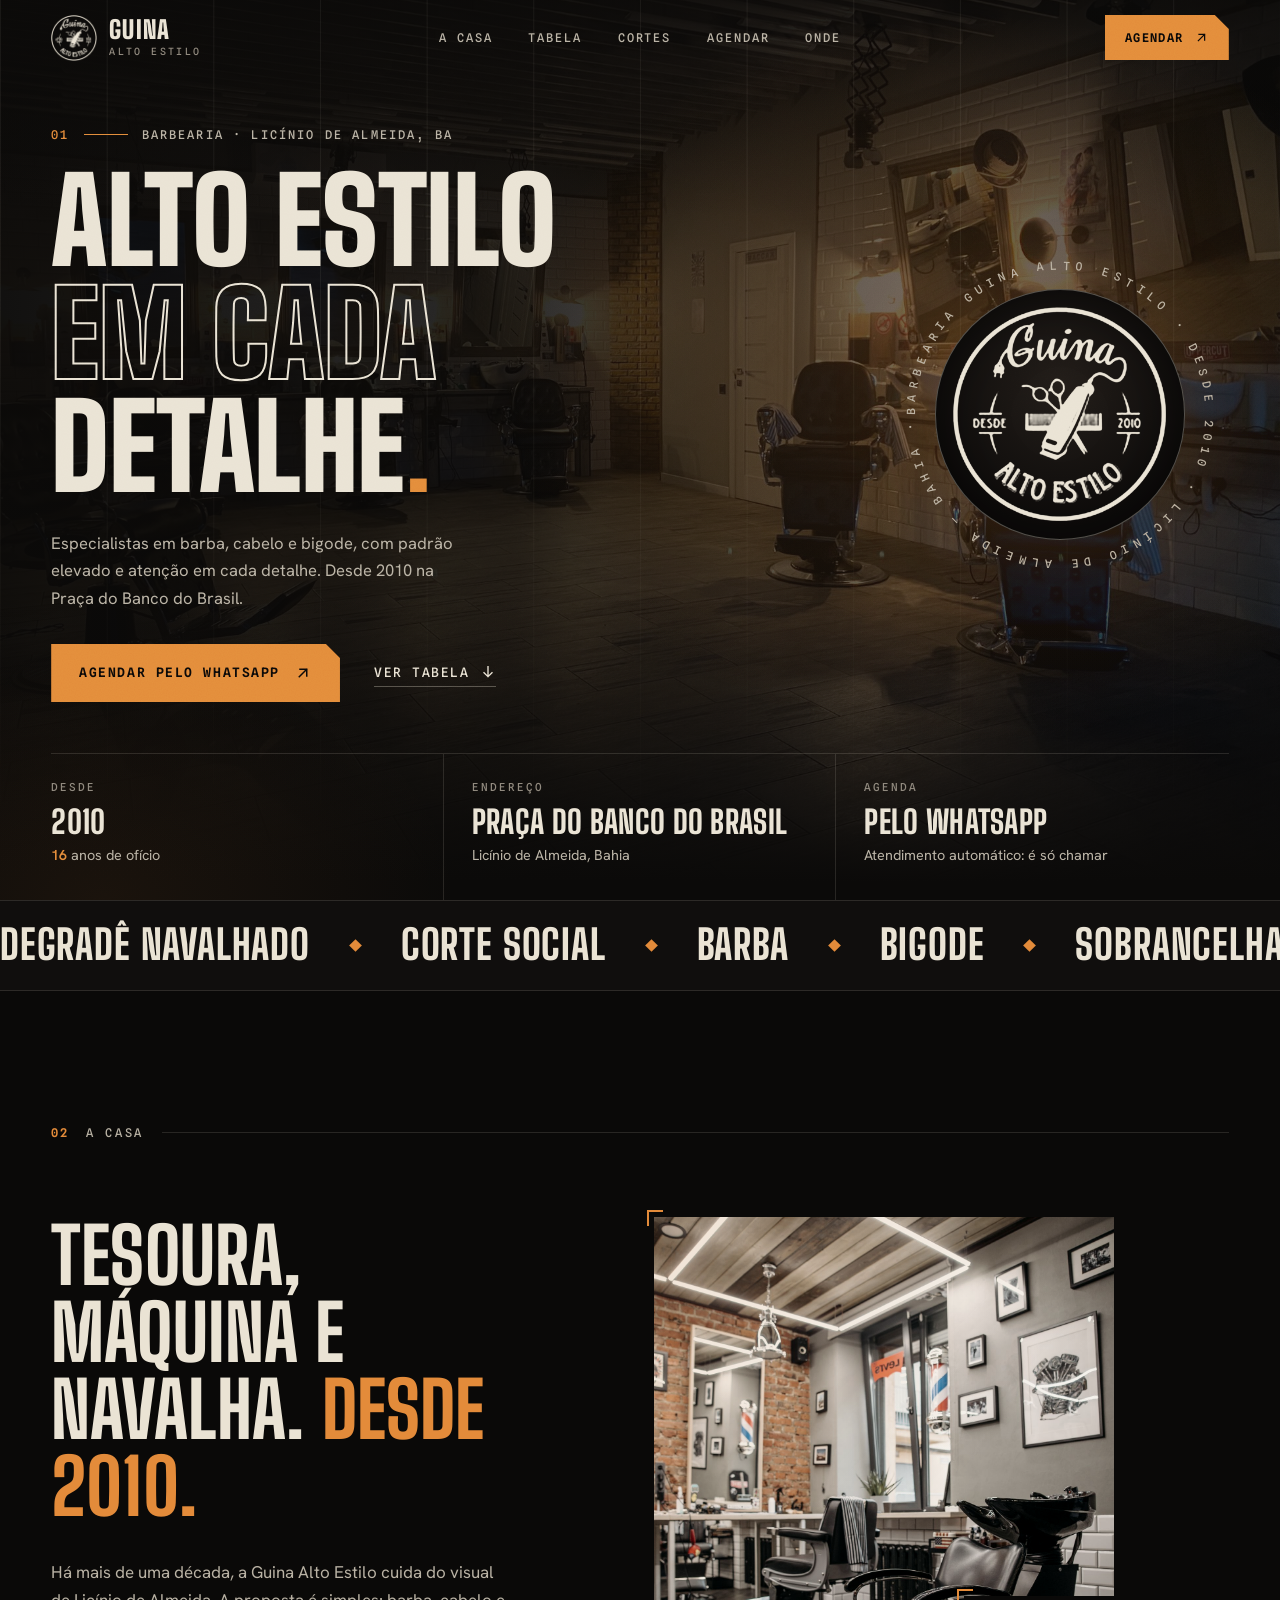
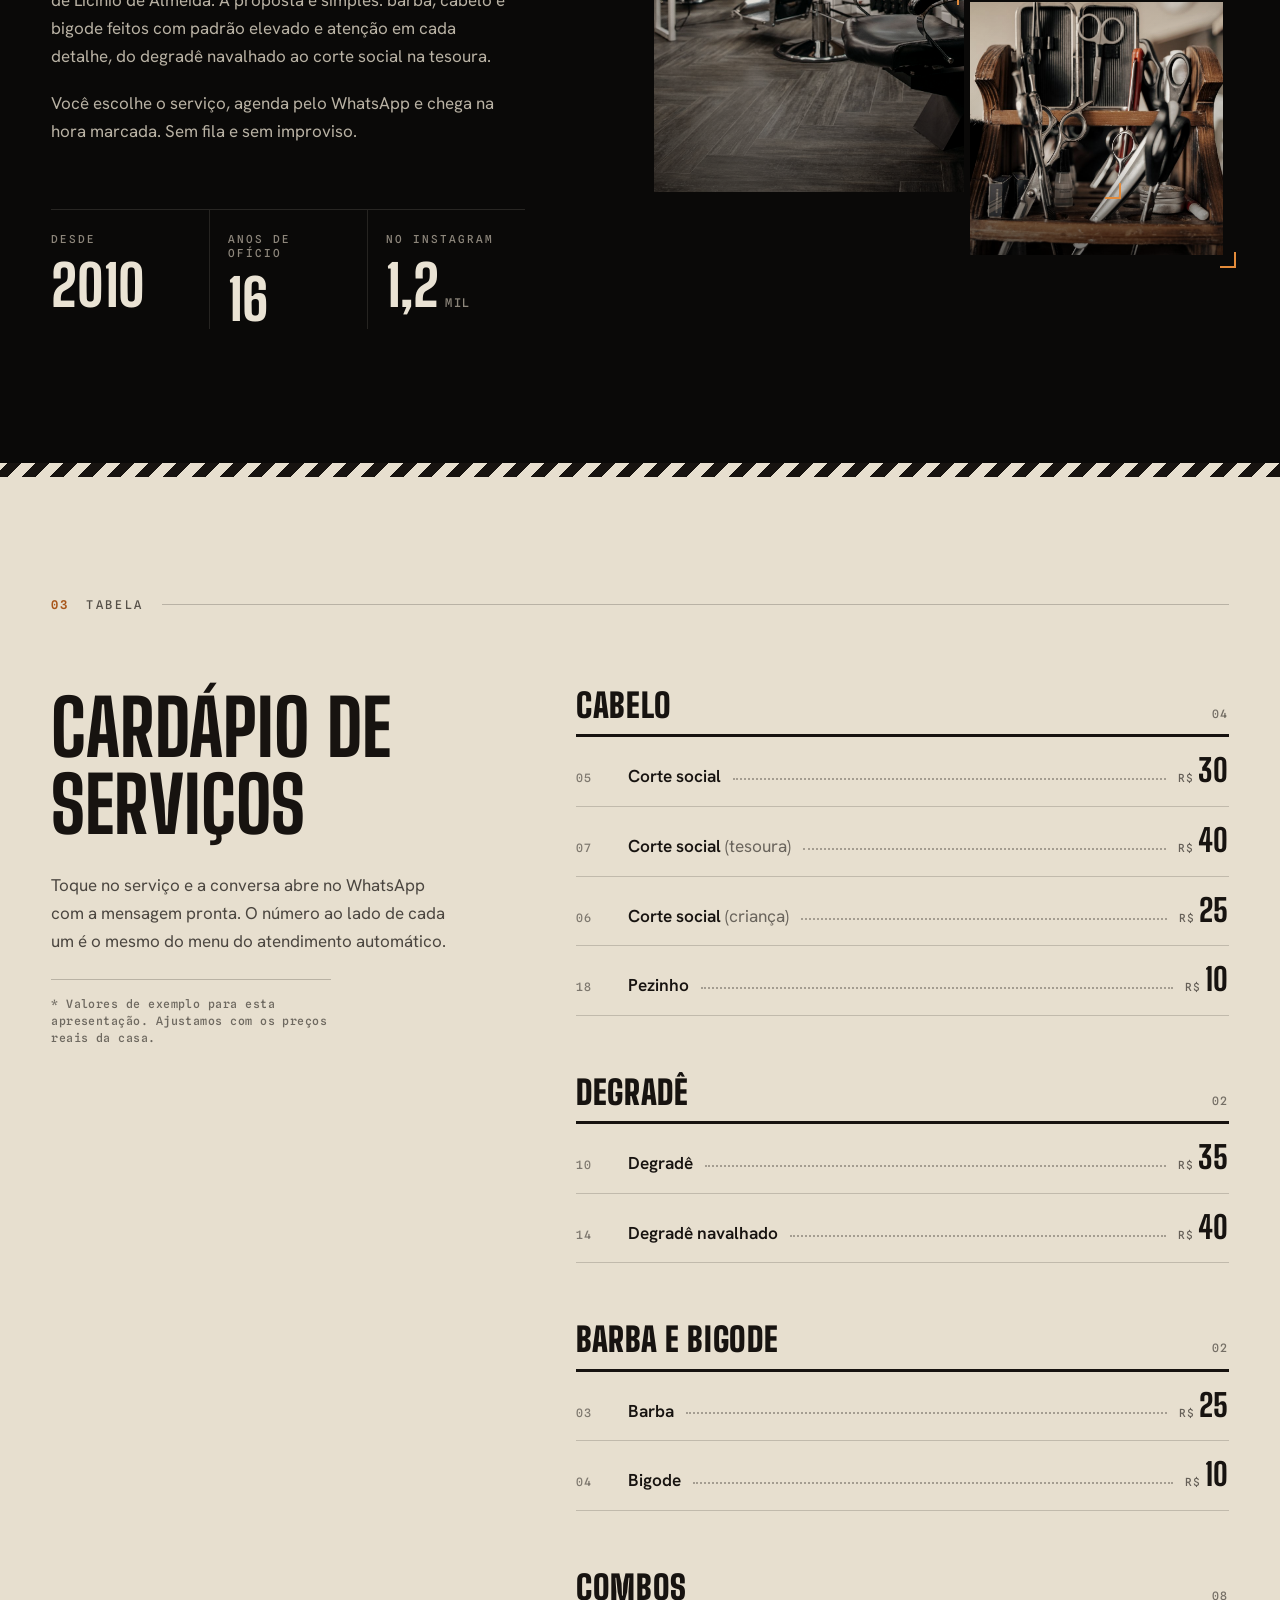
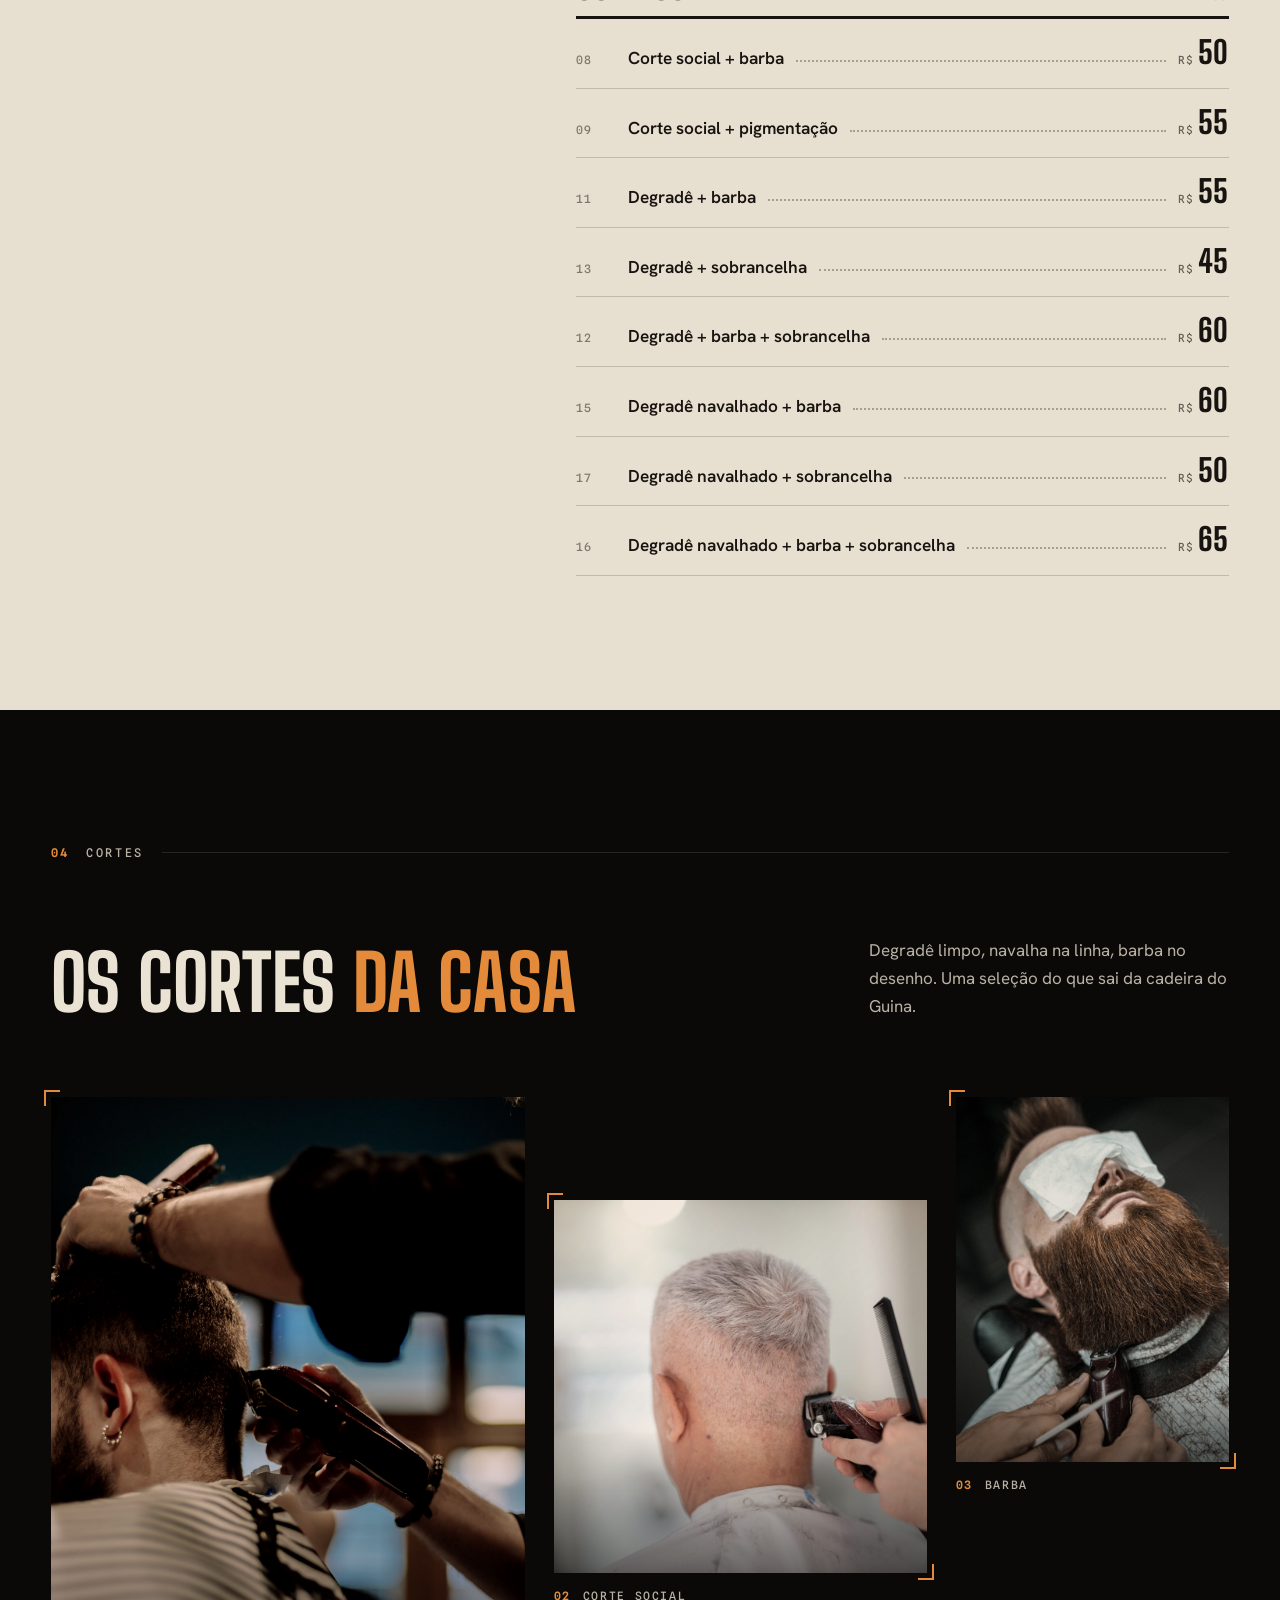
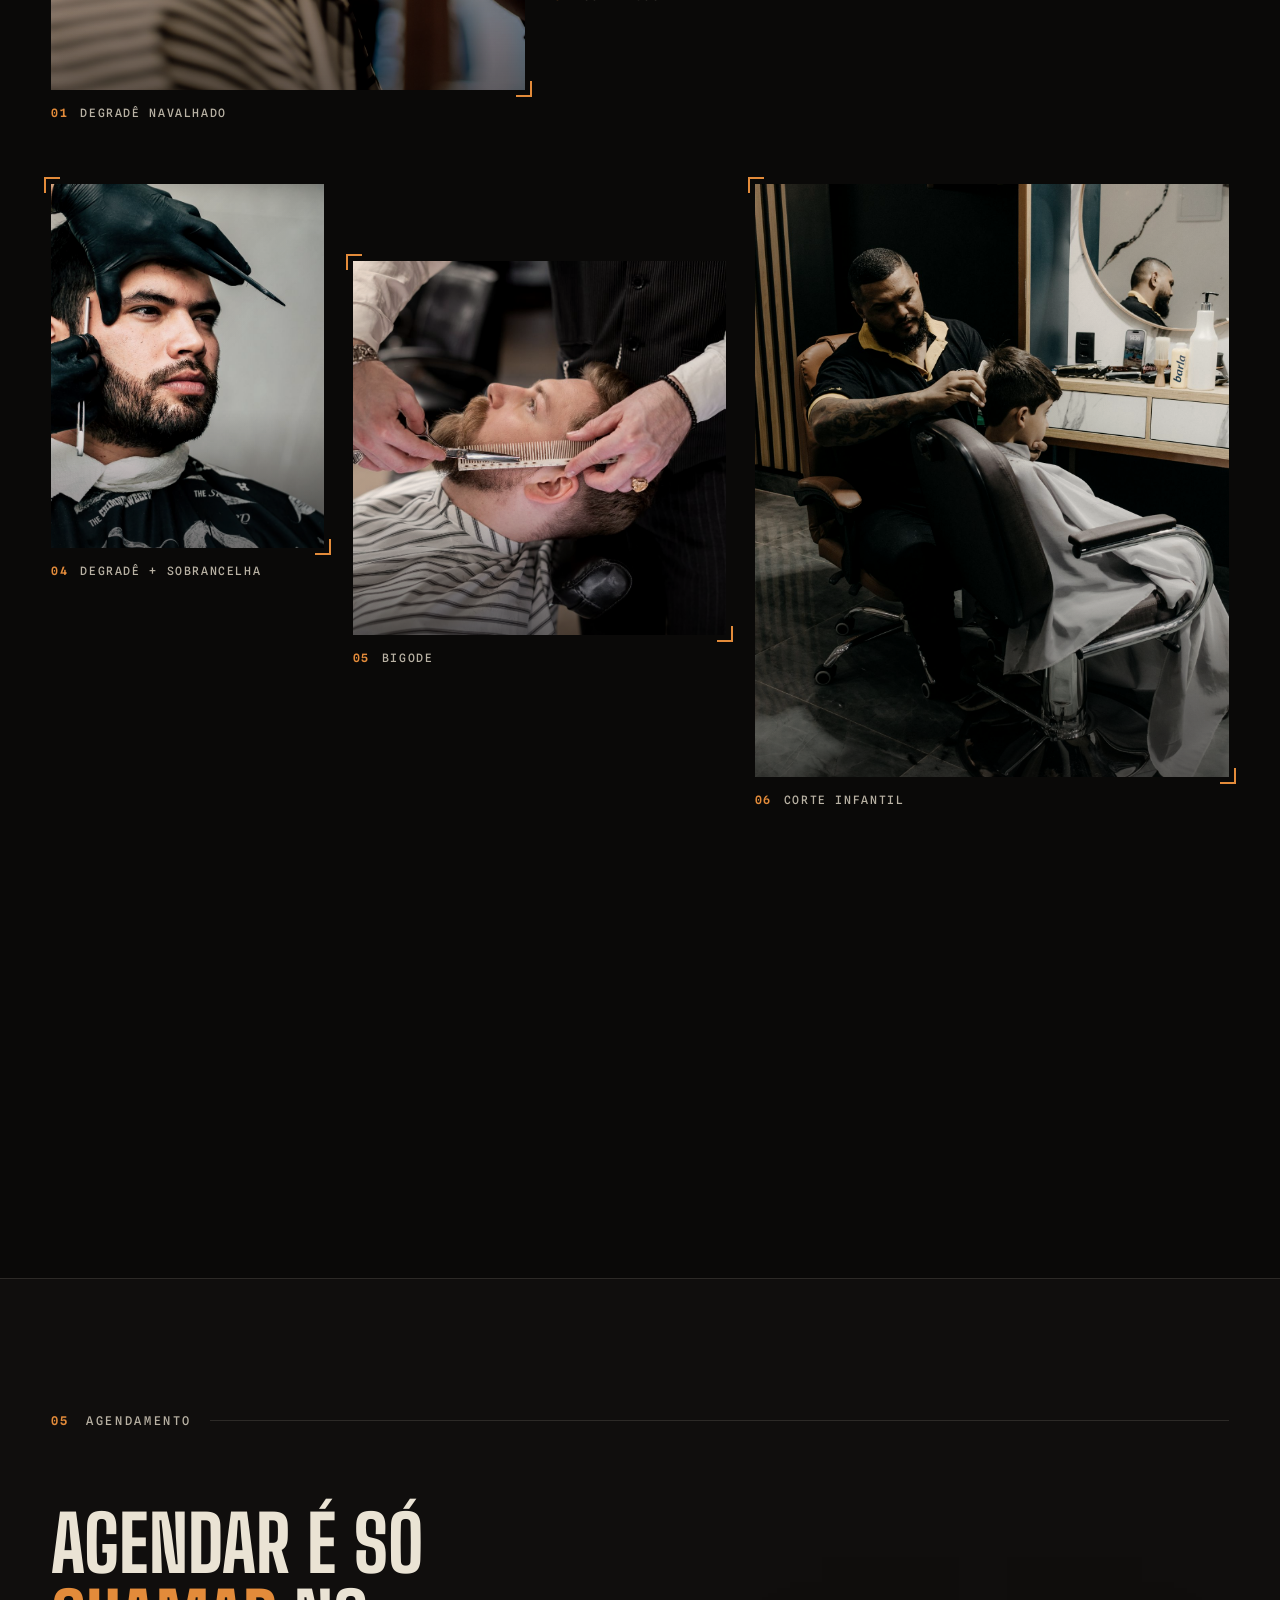
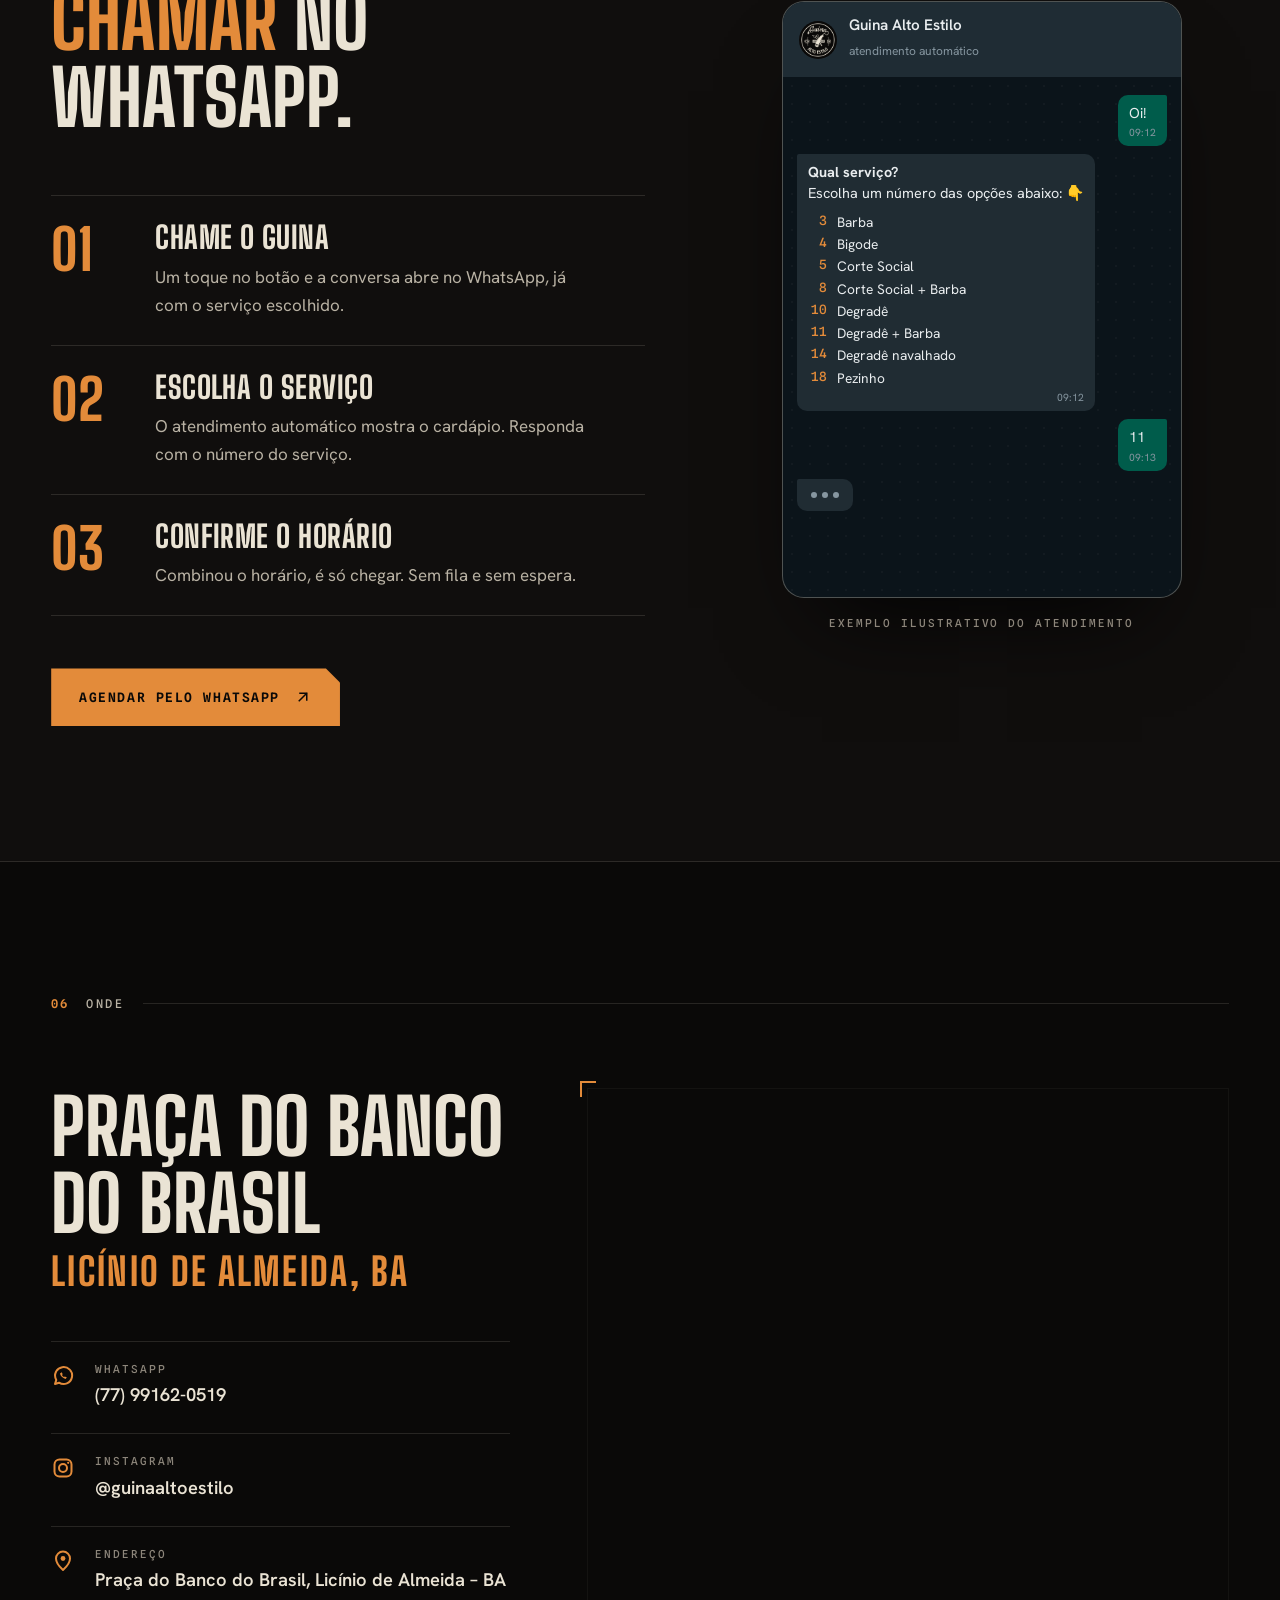
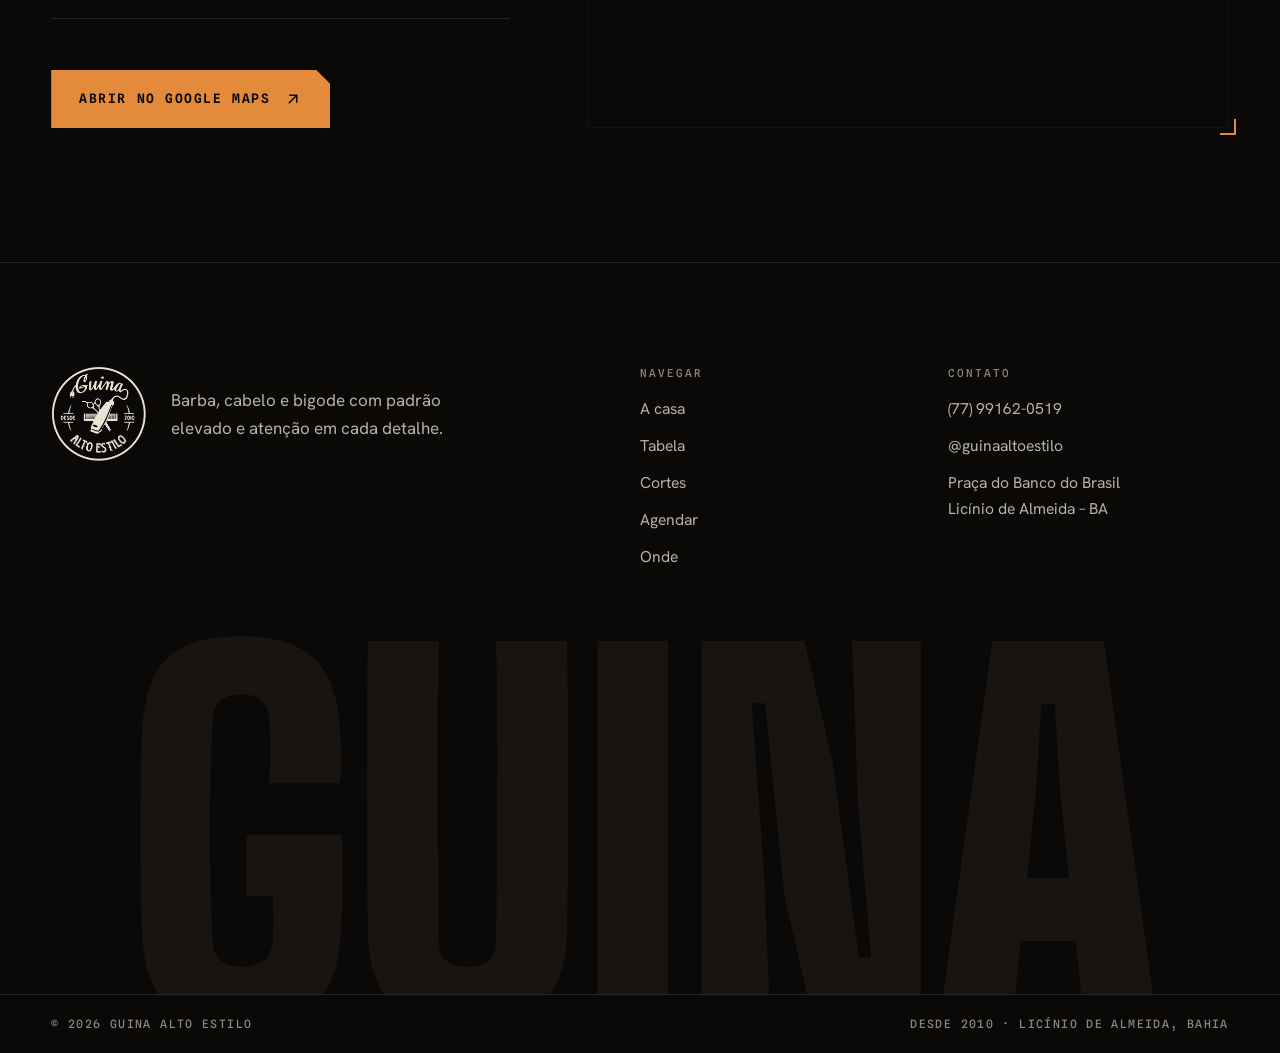
==== index.html @ 164d8163 "Primeira versão do site da Guina Alto Estilo Landing page única em HTML, CSS e JS puros: hero com fu" ====
<!doctype html>
<html lang="pt-BR">
<head>
  <meta charset="utf-8">
  <meta name="viewport" content="width=device-width, initial-scale=1">
  <title>Guina Alto Estilo | Barbearia em Licínio de Almeida – BA</title>
  <meta name="description" content="Guina Alto Estilo, desde 2010 em Licínio de Almeida (BA). Barba, cabelo e bigode com padrão elevado e atenção em cada detalhe. Agende pelo WhatsApp.">
  <meta name="theme-color" content="#0a0908">
  <meta property="og:type" content="website">
  <meta property="og:title" content="Guina Alto Estilo — Barbearia em Licínio de Almeida (BA)">
  <meta property="og:description" content="Barba, cabelo e bigode com padrão elevado. Desde 2010. Agende pelo WhatsApp.">
  <meta property="og:locale" content="pt_BR">
  <link rel="icon" type="image/png" href="assets/favicon.png">

  <link rel="preconnect" href="https://fonts.googleapis.com">
  <link rel="preconnect" href="https://fonts.gstatic.com" crossorigin>
  <link href="https://fonts.googleapis.com/css2?family=Big+Shoulders+Display:wght@200;300;800;900&family=Hanken+Grotesk:wght@400;500;600&family=Spline+Sans+Mono:wght@400;500;600&display=swap" rel="stylesheet">
  <link rel="stylesheet" href="css/style.css">

  <script>document.documentElement.classList.add("js")</script>

  <script type="application/ld+json">
  {
    "@context": "https://schema.org",
    "@type": "BarberShop",
    "name": "Guina Alto Estilo",
    "description": "Barbearia em Licínio de Almeida (BA): corte social, degradê, degradê navalhado, barba, bigode e sobrancelha.",
    "foundingDate": "2010",
    "telephone": "+5577991620519",
    "address": {
      "@type": "PostalAddress",
      "streetAddress": "Praça do Banco do Brasil",
      "addressLocality": "Licínio de Almeida",
      "addressRegion": "BA",
      "addressCountry": "BR"
    },
    "sameAs": ["https://www.instagram.com/guinaaltoestilo/"]
  }
  </script>
</head>
<body>

<!-- Ícones reutilizáveis -->
<svg width="0" height="0" style="position:absolute" aria-hidden="true">
  <symbol id="i-arrow" viewBox="0 0 24 24"><path d="M7 17 17 7M8 7h9v9" fill="none" stroke="currentColor" stroke-width="2" stroke-linecap="square"/></symbol>
  <symbol id="i-down" viewBox="0 0 24 24"><path d="M12 4v15M6 13l6 6 6-6" fill="none" stroke="currentColor" stroke-width="2" stroke-linecap="square"/></symbol>
  <symbol id="i-chat" viewBox="0 0 24 24"><path d="M4 20l1.3-4.1A8.5 8.5 0 1 1 8 18.7L4 20z" fill="none" stroke="currentColor" stroke-width="2" stroke-linejoin="round"/><path d="M9 9.5c.3 2.4 2.6 4.6 5.5 5.5l1.4-1.6-2-1-.9.7c-.9-.4-1.6-1.1-2-2l.7-.9-1-2L9 9.5z" fill="currentColor"/></symbol>
  <symbol id="i-insta" viewBox="0 0 24 24"><rect x="3.5" y="3.5" width="17" height="17" rx="5" fill="none" stroke="currentColor" stroke-width="2"/><circle cx="12" cy="12" r="4" fill="none" stroke="currentColor" stroke-width="2"/><circle cx="17.2" cy="6.8" r="1.1" fill="currentColor"/></symbol>
  <symbol id="i-pin" viewBox="0 0 24 24"><path d="M12 21s7-6.1 7-11.4a7 7 0 0 0-14 0C5 14.9 12 21 12 21z" fill="none" stroke="currentColor" stroke-width="2" stroke-linejoin="round"/><circle cx="12" cy="9.5" r="2.4" fill="currentColor"/></symbol>
</svg>

<a class="skip" href="#conteudo">Pular para o conteúdo</a>

<!-- ============ Cabeçalho ============ -->
<header class="hdr" id="topo">
  <div class="wrap hdr__in">
    <a class="brand" href="#topo" aria-label="Guina Alto Estilo — início">
      <img src="assets/logo-claro.png" width="46" height="46" alt="">
      <span class="brand__txt"><b>Guina</b><i>Alto Estilo</i></span>
    </a>

    <nav class="nav" aria-label="Principal">
      <a href="#casa">A casa</a>
      <a href="#tabela">Tabela</a>
      <a href="#cortes">Cortes</a>
      <a href="#agendar">Agendar</a>
      <a href="#onde">Onde</a>
    </nav>

    <a class="btn btn--amber btn--sm hdr__cta" href="https://wa.me/5577991620519" data-wa>
      Agendar <svg aria-hidden="true"><use href="#i-arrow"/></svg>
    </a>

    <button class="nav-toggle" type="button" aria-expanded="false" aria-controls="menu-mobile">
      <span class="sr-only">Abrir menu</span><i></i><i></i>
    </button>
  </div>
</header>

<div class="mmenu" id="menu-mobile">
  <nav aria-label="Menu móvel">
    <a href="#casa">A casa</a>
    <a href="#tabela">Tabela</a>
    <a href="#cortes">Cortes</a>
    <a href="#agendar">Agendar</a>
    <a href="#onde">Onde</a>
  </nav>
  <p class="mono-label">Praça do Banco do Brasil · Licínio de Almeida – BA</p>
</div>

<main id="conteudo">

<!-- ============ Hero ============ -->
<section class="hero">
  <div class="hero__bg" aria-hidden="true">
    <img src="assets/fotos/hero.jpg" alt="" fetchpriority="high" decoding="async" onerror="this.remove()">
  </div>
  <div class="hero__lines" aria-hidden="true"></div>
  <div class="wrap hero__grid">
    <div class="hero__copy">
      <p class="kicker"><span>01</span> Barbearia · Licínio de Almeida, BA</p>
      <h1 class="hero__title">
        <span class="ln"><span style="--i:0">Alto estilo</span></span>
        <span class="ln out"><span style="--i:1">em cada</span></span>
        <span class="ln"><span style="--i:2">detalhe<b class="dot">.</b></span></span>
      </h1>
      <p class="hero__lead">Especialistas em barba, cabelo e bigode, com padrão elevado e atenção em cada detalhe. Desde 2010 na Praça do Banco do Brasil.</p>
      <div class="hero__cta">
        <a class="btn btn--amber" href="https://wa.me/5577991620519" data-wa>
          Agendar pelo WhatsApp <svg aria-hidden="true"><use href="#i-arrow"/></svg>
        </a>
        <a class="link-u" href="#tabela">Ver tabela <svg aria-hidden="true"><use href="#i-down"/></svg></a>
      </div>
    </div>

    <div class="seal" aria-hidden="true">
      <svg class="seal__ring" viewBox="0 0 400 400">
        <defs><path id="ring" d="M200,200 m-172,0 a172,172 0 1,1 344,0 a172,172 0 1,1 -344,0"/></defs>
        <text><textPath href="#ring" textLength="1072" lengthAdjust="spacing">BARBEARIA GUINA ALTO ESTILO · DESDE 2010 · LICÍNIO DE ALMEIDA — BAHIA · </textPath></text>
      </svg>
      <div class="seal__disc"><img src="assets/logo-claro.png" alt=""></div>
    </div>
  </div>

  <div class="wrap">
    <dl class="rail">
      <div><dt class="mono-label">Desde</dt><dd><strong>2010</strong><span><em data-years>16</em> anos de ofício</span></dd></div>
      <div><dt class="mono-label">Endereço</dt><dd><strong>Praça do Banco do Brasil</strong><span>Licínio de Almeida, Bahia</span></dd></div>
      <div><dt class="mono-label">Agenda</dt><dd><strong>Pelo WhatsApp</strong><span>Atendimento automático: é só chamar</span></dd></div>
    </dl>
  </div>
</section>

<!-- ============ Faixa de serviços ============ -->
<div class="marquee" aria-hidden="true">
  <div class="marquee__track">
    <div class="marquee__group">
      <span>Degradê navalhado</span><i></i><span>Corte social</span><i></i><span>Barba</span><i></i><span>Bigode</span><i></i><span>Sobrancelha</span><i></i><span>Pigmentação</span><i></i><span>Corte na tesoura</span><i></i><span>Pezinho</span><i></i>
    </div>
    <div class="marquee__group">
      <span>Degradê navalhado</span><i></i><span>Corte social</span><i></i><span>Barba</span><i></i><span>Bigode</span><i></i><span>Sobrancelha</span><i></i><span>Pigmentação</span><i></i><span>Corte na tesoura</span><i></i><span>Pezinho</span><i></i>
    </div>
  </div>
</div>

<!-- ============ A casa ============ -->
<section class="sec about" id="casa">
  <div class="wrap">
    <div class="sec-head"><span class="sec-head__n">02</span><span class="sec-head__t">A casa</span><span class="sec-head__rule"></span></div>

    <div class="about__grid">
      <div class="about__copy">
        <h2 class="h2 reveal">Tesoura, máquina e navalha. <em>Desde 2010.</em></h2>
        <div class="about__text reveal" style="--d:.08s">
          <p>Há mais de uma década, a Guina Alto Estilo cuida do visual de Licínio de Almeida. A proposta é simples: barba, cabelo e bigode feitos com padrão elevado e atenção em cada detalhe, do degradê navalhado ao corte social na tesoura.</p>
          <p>Você escolhe o serviço, agenda pelo WhatsApp e chega na hora marcada. Sem fila e sem improviso.</p>
        </div>

        <dl class="stats reveal" style="--d:.16s">
          <div><dt class="mono-label">Desde</dt><dd>2010</dd></div>
          <div><dt class="mono-label">Anos de ofício</dt><dd data-years>16</dd></div>
          <div><dt class="mono-label">No Instagram</dt><dd>1,2<small>mil</small></dd></div>
        </dl>
      </div>

      <div class="about__media">
        <figure class="photo photo--a reveal" style="--ar:4/5">
          <div class="photo__frame">
            <div class="photo__ph"><img src="assets/logo-claro.png" alt=""><span>Foto · a casa</span></div>
            <img class="photo__img" src="assets/fotos/casa-01.jpg" alt="Interior da barbearia Guina Alto Estilo" loading="lazy" onerror="this.remove()">
          </div>
        </figure>
        <figure class="photo photo--b reveal" style="--ar:1;--d:.12s">
          <div class="photo__frame">
            <div class="photo__ph"><img src="assets/logo-claro.png" alt=""><span>Foto · detalhe</span></div>
            <img class="photo__img" src="assets/fotos/casa-02.jpg" alt="Detalhe da bancada de trabalho do Guina" loading="lazy" onerror="this.remove()">
          </div>
        </figure>
      </div>
    </div>
  </div>
</section>

<!-- ============ Tabela de serviços ============ -->
<section class="sec menu" id="tabela">
  <div class="wrap">
    <div class="sec-head"><span class="sec-head__n">03</span><span class="sec-head__t">Tabela</span><span class="sec-head__rule"></span></div>

    <div class="menu__grid">
      <div class="menu__aside">
        <h2 class="h2 reveal">Cardápio de serviços</h2>
        <p class="menu__lead reveal" style="--d:.08s">Toque no serviço e a conversa abre no WhatsApp com a mensagem pronta. O número ao lado de cada um é o mesmo do menu do atendimento automático.</p>
        <p class="demo-note reveal" style="--d:.14s">* Valores de exemplo para esta apresentação. Ajustamos com os preços reais da casa.</p>
      </div>

      <div class="menu__list">

        <section class="menu__group reveal">
          <h3>Cabelo <small>04</small></h3>
          <ul>
            <li><a class="row" href="https://wa.me/5577991620519" data-wa data-service="Corte social"><span class="row__n">05</span><span class="row__name">Corte social</span><span class="row__dots"></span><span class="row__price"><small>R$</small>30</span></a></li>
            <li><a class="row" href="https://wa.me/5577991620519" data-wa data-service="Corte social (tesoura)"><span class="row__n">07</span><span class="row__name">Corte social <em>(tesoura)</em></span><span class="row__dots"></span><span class="row__price"><small>R$</small>40</span></a></li>
            <li><a class="row" href="https://wa.me/5577991620519" data-wa data-service="Corte social (criança)"><span class="row__n">06</span><span class="row__name">Corte social <em>(criança)</em></span><span class="row__dots"></span><span class="row__price"><small>R$</small>25</span></a></li>
            <li><a class="row" href="https://wa.me/5577991620519" data-wa data-service="Pezinho"><span class="row__n">18</span><span class="row__name">Pezinho</span><span class="row__dots"></span><span class="row__price"><small>R$</small>10</span></a></li>
          </ul>
        </section>

        <section class="menu__group reveal">
          <h3>Degradê <small>02</small></h3>
          <ul>
            <li><a class="row" href="https://wa.me/5577991620519" data-wa data-service="Degradê"><span class="row__n">10</span><span class="row__name">Degradê</span><span class="row__dots"></span><span class="row__price"><small>R$</small>35</span></a></li>
            <li><a class="row" href="https://wa.me/5577991620519" data-wa data-service="Degradê navalhado"><span class="row__n">14</span><span class="row__name">Degradê navalhado</span><span class="row__dots"></span><span class="row__price"><small>R$</small>40</span></a></li>
          </ul>
        </section>

        <section class="menu__group reveal">
          <h3>Barba e bigode <small>02</small></h3>
          <ul>
            <li><a class="row" href="https://wa.me/5577991620519" data-wa data-service="Barba"><span class="row__n">03</span><span class="row__name">Barba</span><span class="row__dots"></span><span class="row__price"><small>R$</small>25</span></a></li>
            <li><a class="row" href="https://wa.me/5577991620519" data-wa data-service="Bigode"><span class="row__n">04</span><span class="row__name">Bigode</span><span class="row__dots"></span><span class="row__price"><small>R$</small>10</span></a></li>
          </ul>
        </section>

        <section class="menu__group reveal">
          <h3>Combos <small>08</small></h3>
          <ul>
            <li><a class="row" href="https://wa.me/5577991620519" data-wa data-service="Corte social + barba"><span class="row__n">08</span><span class="row__name">Corte social + barba</span><span class="row__dots"></span><span class="row__price"><small>R$</small>50</span></a></li>
            <li><a class="row" href="https://wa.me/5577991620519" data-wa data-service="Corte social + pigmentação"><span class="row__n">09</span><span class="row__name">Corte social + pigmentação</span><span class="row__dots"></span><span class="row__price"><small>R$</small>55</span></a></li>
            <li><a class="row" href="https://wa.me/5577991620519" data-wa data-service="Degradê + barba"><span class="row__n">11</span><span class="row__name">Degradê + barba</span><span class="row__dots"></span><span class="row__price"><small>R$</small>55</span></a></li>
            <li><a class="row" href="https://wa.me/5577991620519" data-wa data-service="Degradê + sobrancelha"><span class="row__n">13</span><span class="row__name">Degradê + sobrancelha</span><span class="row__dots"></span><span class="row__price"><small>R$</small>45</span></a></li>
            <li><a class="row" href="https://wa.me/5577991620519" data-wa data-service="Degradê + barba + sobrancelha"><span class="row__n">12</span><span class="row__name">Degradê + barba + sobrancelha</span><span class="row__dots"></span><span class="row__price"><small>R$</small>60</span></a></li>
            <li><a class="row" href="https://wa.me/5577991620519" data-wa data-service="Degradê navalhado + barba"><span class="row__n">15</span><span class="row__name">Degradê navalhado + barba</span><span class="row__dots"></span><span class="row__price"><small>R$</small>60</span></a></li>
            <li><a class="row" href="https://wa.me/5577991620519" data-wa data-service="Degradê navalhado + sobrancelha"><span class="row__n">17</span><span class="row__name">Degradê navalhado + sobrancelha</span><span class="row__dots"></span><span class="row__price"><small>R$</small>50</span></a></li>
            <li><a class="row" href="https://wa.me/5577991620519" data-wa data-service="Degradê navalhado + barba + sobrancelha"><span class="row__n">16</span><span class="row__name">Degradê navalhado + barba + sobrancelha</span><span class="row__dots"></span><span class="row__price"><small>R$</small>65</span></a></li>
          </ul>
        </section>

      </div>
    </div>
  </div>
</section>

<!-- ============ Cortes ============ -->
<section class="sec cuts" id="cortes">
  <div class="wrap">
    <div class="sec-head"><span class="sec-head__n">04</span><span class="sec-head__t">Cortes</span><span class="sec-head__rule"></span></div>

    <div class="cuts__top">
      <h2 class="h2 reveal">Os cortes <em>da casa</em></h2>
      <p class="cuts__lead reveal" style="--d:.08s">Degradê limpo, navalha na linha, barba no desenho. Uma seleção do que sai da cadeira do Guina.</p>
    </div>

    <div class="cuts__grid">
      <figure class="cut cut--1 reveal">
        <div class="photo" style="--ar:4/5"><div class="photo__frame">
          <div class="photo__ph"><img src="assets/logo-claro.png" alt=""><span>Foto 01</span></div>
          <img class="photo__img" src="assets/fotos/corte-01.jpg" alt="Degradê navalhado feito na Guina Alto Estilo" style="object-position:50% 18%" loading="lazy" onerror="this.remove()">
        </div></div>
        <figcaption><b>01</b> Degradê navalhado</figcaption>
      </figure>
      <figure class="cut cut--2 reveal" style="--d:.08s">
        <div class="photo" style="--ar:1"><div class="photo__frame">
          <div class="photo__ph"><img src="assets/logo-claro.png" alt=""><span>Foto 02</span></div>
          <img class="photo__img" src="assets/fotos/corte-02.jpg" alt="Corte social feito na Guina Alto Estilo" loading="lazy" onerror="this.remove()">
        </div></div>
        <figcaption><b>02</b> Corte social</figcaption>
      </figure>
      <figure class="cut cut--3 reveal" style="--d:.16s">
        <div class="photo" style="--ar:3/4"><div class="photo__frame">
          <div class="photo__ph"><img src="assets/logo-claro.png" alt=""><span>Foto 03</span></div>
          <img class="photo__img" src="assets/fotos/corte-03.jpg" alt="Barba feita na Guina Alto Estilo" loading="lazy" onerror="this.remove()">
        </div></div>
        <figcaption><b>03</b> Barba</figcaption>
      </figure>
      <figure class="cut cut--4 reveal">
        <div class="photo" style="--ar:3/4"><div class="photo__frame">
          <div class="photo__ph"><img src="assets/logo-claro.png" alt=""><span>Foto 04</span></div>
          <img class="photo__img" src="assets/fotos/corte-04.jpg" alt="Degradê com sobrancelha" style="object-position:72% 50%" loading="lazy" onerror="this.remove()">
        </div></div>
        <figcaption><b>04</b> Degradê + sobrancelha</figcaption>
      </figure>
      <figure class="cut cut--5 reveal" style="--d:.08s">
        <div class="photo" style="--ar:1"><div class="photo__frame">
          <div class="photo__ph"><img src="assets/logo-claro.png" alt=""><span>Foto 05</span></div>
          <img class="photo__img" src="assets/fotos/corte-05.jpg" alt="Bigode aparado" style="object-position:58% 50%" loading="lazy" onerror="this.remove()">
        </div></div>
        <figcaption><b>05</b> Bigode</figcaption>
      </figure>
      <figure class="cut cut--6 reveal" style="--d:.16s">
        <div class="photo" style="--ar:4/5"><div class="photo__frame">
          <div class="photo__ph"><img src="assets/logo-claro.png" alt=""><span>Foto 06</span></div>
          <img class="photo__img" src="assets/fotos/corte-06.jpg" alt="Corte infantil" loading="lazy" onerror="this.remove()">
        </div></div>
        <figcaption><b>06</b> Corte infantil</figcaption>
      </figure>
    </div>

    <a class="insta reveal" href="https://www.instagram.com/guinaaltoestilo/" target="_blank" rel="noopener">
      <span class="mono-label">Mais cortes, bastidores e vídeos</span>
      <span class="insta__handle">@guinaaltoestilo</span>
      <span class="insta__go"><svg aria-hidden="true"><use href="#i-insta"/></svg> Seguir no Instagram <svg aria-hidden="true"><use href="#i-arrow"/></svg></span>
    </a>
  </div>
</section>

<!-- ============ Como agendar ============ -->
<section class="sec book" id="agendar">
  <div class="wrap">
    <div class="sec-head"><span class="sec-head__n">05</span><span class="sec-head__t">Agendamento</span><span class="sec-head__rule"></span></div>

    <div class="book__grid">
      <div class="book__copy">
        <h2 class="h2 reveal">Agendar é só <em>chamar</em> no WhatsApp.</h2>

        <ol class="steps">
          <li class="reveal" style="--d:.06s"><span class="steps__n">01</span><div><h3>Chame o Guina</h3><p>Um toque no botão e a conversa abre no WhatsApp, já com o serviço escolhido.</p></div></li>
          <li class="reveal" style="--d:.12s"><span class="steps__n">02</span><div><h3>Escolha o serviço</h3><p>O atendimento automático mostra o cardápio. Responda com o número do serviço.</p></div></li>
          <li class="reveal" style="--d:.18s"><span class="steps__n">03</span><div><h3>Confirme o horário</h3><p>Combinou o horário, é só chegar. Sem fila e sem espera.</p></div></li>
        </ol>

        <a class="btn btn--amber reveal" style="--d:.24s" href="https://wa.me/5577991620519" data-wa>
          Agendar pelo WhatsApp <svg aria-hidden="true"><use href="#i-arrow"/></svg>
        </a>
      </div>

      <div class="chatwrap reveal" style="--d:.1s">
        <div class="chat" id="chat" role="img" aria-label="Exemplo de conversa: o cliente chama no WhatsApp, o atendimento automático lista os serviços e o cliente responde com o número 11, Degradê mais barba.">
          <div class="chat__bar">
            <img src="assets/logo-claro.png" alt="" width="38" height="38">
            <div><b>Guina Alto Estilo</b><span>atendimento automático</span></div>
          </div>
          <div class="chat__body">
            <p class="msg msg--me"><span>Oi!</span><time>09:12</time></p>
            <div class="msg msg--bot">
              <span><b>Qual serviço?</b><br>Escolha um número das opções abaixo: 👇</span>
              <ul>
                <li><i>3</i> Barba</li>
                <li><i>4</i> Bigode</li>
                <li><i>5</i> Corte Social</li>
                <li><i>8</i> Corte Social + Barba</li>
                <li><i>10</i> Degradê</li>
                <li><i>11</i> Degradê + Barba</li>
                <li><i>14</i> Degradê navalhado</li>
                <li><i>18</i> Pezinho</li>
              </ul>
              <time>09:12</time>
            </div>
            <p class="msg msg--me"><span>11</span><time>09:13</time></p>
            <p class="msg msg--typing" aria-hidden="true"><i></i><i></i><i></i></p>
          </div>
        </div>
        <p class="chatwrap__note mono-label">Exemplo ilustrativo do atendimento</p>
      </div>
    </div>
  </div>
</section>

<!-- ============ Onde ============ -->
<section class="sec where" id="onde">
  <div class="wrap">
    <div class="sec-head"><span class="sec-head__n">06</span><span class="sec-head__t">Onde</span><span class="sec-head__rule"></span></div>

    <div class="where__grid">
      <div class="where__copy">
        <h2 class="h2 reveal">Praça do Banco do Brasil <em>Licínio de Almeida, BA</em></h2>

        <ul class="contacts reveal" style="--d:.1s">
          <li>
            <svg aria-hidden="true"><use href="#i-chat"/></svg>
            <div><span class="mono-label">WhatsApp</span><a href="https://wa.me/5577991620519" data-wa>(77) 99162-0519</a></div>
          </li>
          <li>
            <svg aria-hidden="true"><use href="#i-insta"/></svg>
            <div><span class="mono-label">Instagram</span><a href="https://www.instagram.com/guinaaltoestilo/" target="_blank" rel="noopener">@guinaaltoestilo</a></div>
          </li>
          <li>
            <svg aria-hidden="true"><use href="#i-pin"/></svg>
            <div><span class="mono-label">Endereço</span><a href="https://www.google.com/maps/search/?api=1&query=Pra%C3%A7a%20do%20Banco%20do%20Brasil%2C%20Lic%C3%ADnio%20de%20Almeida%2C%20BA" target="_blank" rel="noopener">Praça do Banco do Brasil, Licínio de Almeida – BA</a></div>
          </li>
        </ul>

        <a class="btn btn--amber reveal" style="--d:.18s" href="https://www.google.com/maps/search/?api=1&query=Pra%C3%A7a%20do%20Banco%20do%20Brasil%2C%20Lic%C3%ADnio%20de%20Almeida%2C%20BA" target="_blank" rel="noopener">
          Abrir no Google Maps <svg aria-hidden="true"><use href="#i-arrow"/></svg>
        </a>
      </div>

      <div class="where__map reveal" style="--d:.1s">
        <iframe title="Mapa: Praça do Banco do Brasil, Licínio de Almeida – BA" loading="lazy" referrerpolicy="no-referrer-when-downgrade"
          src="https://maps.google.com/maps?q=Pra%C3%A7a%20do%20Banco%20do%20Brasil%2C%20Lic%C3%ADnio%20de%20Almeida%2C%20BA&t=&z=16&ie=UTF8&iwloc=&output=embed"></iframe>
      </div>
    </div>
  </div>
</section>

</main>

<!-- ============ Rodapé ============ -->
<footer class="ftr">
  <div class="wrap ftr__grid">
    <div class="ftr__brand">
      <img src="assets/logo-claro.png" width="96" height="96" alt="Guina Alto Estilo — desde 2010">
      <p>Barba, cabelo e bigode com padrão elevado e atenção em cada detalhe.</p>
    </div>
    <nav class="ftr__col" aria-label="Rodapé">
      <span class="mono-label">Navegar</span>
      <a href="#casa">A casa</a>
      <a href="#tabela">Tabela</a>
      <a href="#cortes">Cortes</a>
      <a href="#agendar">Agendar</a>
      <a href="#onde">Onde</a>
    </nav>
    <div class="ftr__col">
      <span class="mono-label">Contato</span>
      <a href="https://wa.me/5577991620519" data-wa>(77) 99162-0519</a>
      <a href="https://www.instagram.com/guinaaltoestilo/" target="_blank" rel="noopener">@guinaaltoestilo</a>
      <span>Praça do Banco do Brasil<br>Licínio de Almeida – BA</span>
    </div>
  </div>

  <div class="ftr__big" aria-hidden="true">Guina</div>

  <div class="wrap ftr__base">
    <span>© <span data-year>2026</span> Guina Alto Estilo</span>
    <span>Desde 2010 · Licínio de Almeida, Bahia</span>
  </div>
</footer>

<!-- Botão fixo no celular -->
<a class="dock btn btn--amber" href="https://wa.me/5577991620519" data-wa>
  <svg aria-hidden="true"><use href="#i-chat"/></svg> Agendar pelo WhatsApp
</a>

<script src="js/main.js"></script>
</body>
</html>
---- css/style.css ----
/* =========================================================
   Guina Alto Estilo — folha de estilo
   Direção: oficina de barbeiro, escura e quente. Tipografia
   condensada grande, linhas finas, cantos retos, âmbar como
   único acento. Nada de vidro, sombra macia ou cartão redondo.
   ========================================================= */

/* ---------- Tokens ---------- */
:root {
  --ink: #0a0908;
  --coal: #100e0d;
  --char: #171412;
  --iron: #211d1a;

  --bone: #eae3d4;
  --bone-dim: #b9b2a4;
  --mute: #8d867b;

  --amber: #e38b3a;
  --amber-deep: #a8561a;

  --paper: #e7dfcf;
  --paper-ink: #171310;

  --line: rgba(234, 227, 212, .13);
  --line-strong: rgba(234, 227, 212, .3);

  --f-display: "Big Shoulders Display", "Arial Narrow", Impact, sans-serif;
  --f-text: "Hanken Grotesk", system-ui, -apple-system, "Segoe UI", sans-serif;
  --f-mono: "Spline Sans Mono", ui-monospace, "Cascadia Mono", Consolas, monospace;

  --gut: clamp(20px, 4vw, 56px);
  --gap: clamp(16px, 2.2vw, 32px);
  --max: 1440px;
  --hdr: 76px;
}

/* ---------- Base ---------- */
*, *::before, *::after { box-sizing: border-box; }

html {
  scroll-behavior: smooth;
  scroll-padding-top: var(--hdr);
  -webkit-text-size-adjust: 100%;
}

body {
  margin: 0;
  background: var(--ink);
  color: var(--bone);
  font: 400 1.0625rem/1.65 var(--f-text);
  -webkit-font-smoothing: antialiased;
  text-rendering: optimizeLegibility;
  overflow-x: hidden;
}
body.nav-open { overflow: hidden; }

/* grão de filme por cima de tudo */
body::after {
  content: "";
  position: fixed;
  inset: 0;
  z-index: 100;
  pointer-events: none;
  opacity: .08;
  mix-blend-mode: overlay;
  background-image: url("data:image/svg+xml;utf8,<svg xmlns='http://www.w3.org/2000/svg' width='220' height='220'><filter id='n'><feTurbulence type='fractalNoise' baseFrequency='.85' numOctaves='2' stitchTiles='stitch'/><feColorMatrix values='0 0 0 0 1  0 0 0 0 1  0 0 0 0 1  0 0 0 .9 0'/></filter><rect width='100%' height='100%' filter='url(%23n)'/></svg>");
}

img, svg { display: block; max-width: 100%; }
a { color: inherit; text-decoration: none; }
ul, ol { list-style: none; margin: 0; padding: 0; }
h1, h2, h3, p, dl, dd, figure { margin: 0; }
button { font: inherit; }

::selection { background: var(--amber); color: var(--ink); }

:focus-visible {
  outline: 2px solid var(--amber);
  outline-offset: 3px;
}

.wrap {
  width: 100%;
  max-width: var(--max);
  margin-inline: auto;
  padding-inline: var(--gut);
}

.sr-only {
  position: absolute; width: 1px; height: 1px; margin: -1px; padding: 0;
  overflow: hidden; clip: rect(0 0 0 0); white-space: nowrap; border: 0;
}

.skip {
  position: fixed; left: 12px; top: -60px; z-index: 200;
  background: var(--amber); color: var(--ink);
  padding: 10px 16px; font: 600 .8rem var(--f-mono); letter-spacing: .08em;
  transition: top .2s;
}
.skip:focus { top: 12px; }

/* ---------- Peças reutilizáveis ---------- */
.mono-label {
  font: 500 .6875rem/1.3 var(--f-mono);
  letter-spacing: .18em;
  text-transform: uppercase;
  color: var(--mute);
}

.sec { padding-block: clamp(80px, 10.5vw, 152px); position: relative; }

.sec-head {
  display: flex;
  align-items: center;
  gap: 18px;
  margin-bottom: clamp(36px, 6vw, 80px);
}
.sec-head__n {
  font: 600 .75rem var(--f-mono);
  letter-spacing: .12em;
  color: var(--amber);
}
.sec-head__t {
  font: 500 .75rem var(--f-mono);
  letter-spacing: .22em;
  text-transform: uppercase;
  color: var(--bone-dim);
}
.sec-head__rule { flex: 1; height: 1px; background: var(--line); }

.h2 {
  font: 800 clamp(2.6rem, 6vw, 5.75rem)/1 var(--f-display);
  text-transform: uppercase;
  letter-spacing: .002em;
}
.h2 em { font-style: normal; color: var(--amber); }

.btn {
  display: inline-flex;
  align-items: center;
  justify-content: center;
  gap: 14px;
  padding: 20px 28px;
  font: 600 .8125rem/1 var(--f-mono);
  letter-spacing: .12em;
  text-transform: uppercase;
  cursor: pointer;
  border: 0;
  transition: background .25s, color .25s;
}
.btn svg { width: 18px; height: 18px; flex: none; transition: transform .25s; }
.btn--amber {
  background: var(--amber);
  color: var(--ink);
  /* canto superior direito cortado, como etiqueta de preço */
  clip-path: polygon(0 0, calc(100% - 14px) 0, 100% 14px, 100% 100%, 0 100%);
}
.btn--amber:hover { background: var(--bone); }
.btn--amber:hover svg { transform: translate(3px, -3px); }
.btn--sm { padding: 15px 20px; font-size: .75rem; gap: 10px; }
.btn--sm svg { width: 15px; height: 15px; }

.link-u {
  display: inline-flex;
  align-items: center;
  gap: 10px;
  padding: 6px 0;
  font: 500 .8125rem/1 var(--f-mono);
  letter-spacing: .12em;
  text-transform: uppercase;
  color: var(--bone);
  border-bottom: 1px solid var(--line-strong);
  transition: border-color .25s, color .25s;
}
.link-u svg { width: 16px; height: 16px; transition: transform .25s; }
.link-u:hover { color: var(--amber); border-color: var(--amber); }
.link-u:hover svg { transform: translateY(3px); }

/* Moldura de foto: já nasce com cara de "foto vai aqui".
   Quando assets/fotos/xxx.jpg existe, ela cobre o espaço reservado. */
.photo { position: relative; aspect-ratio: var(--ar, 1); }
.photo::before, .photo::after {
  content: "";
  position: absolute;
  width: 16px; height: 16px;
  z-index: 2;
  pointer-events: none;
}
.photo::before { top: -7px; left: -7px; border-top: 2px solid var(--amber); border-left: 2px solid var(--amber); }
.photo::after  { right: -7px; bottom: -7px; border-right: 2px solid var(--amber); border-bottom: 2px solid var(--amber); }

.photo__frame { position: absolute; inset: 0; overflow: hidden; background: var(--char); }
.photo__ph {
  position: absolute; inset: 0;
  display: grid; place-items: center;
  background:
    radial-gradient(80% 60% at 50% 25%, rgba(227, 139, 58, .13), transparent 70%),
    repeating-linear-gradient(135deg, rgba(234, 227, 212, .04) 0 1px, transparent 1px 13px);
  border: 1px solid var(--line);
}
.photo__ph img { width: 34%; opacity: .13; }
.photo__ph span {
  position: absolute; left: 14px; top: 14px;
  font: 500 .625rem var(--f-mono);
  letter-spacing: .2em;
  text-transform: uppercase;
  color: var(--mute);
}
.photo__img {
  position: absolute; inset: 0;
  width: 100%; height: 100%;
  object-fit: cover;
  /* uma "revelação" única para todas as fotos, mesmo vindas de fontes diferentes */
  filter: saturate(.82) contrast(1.06) brightness(.93) sepia(.08);
  transition: transform 1.1s cubic-bezier(.2, .7, .1, 1);
}
.photo__frame::after {
  content: ""; position: absolute; inset: 0; pointer-events: none;
  background:
    linear-gradient(to top, rgba(10, 9, 8, .55), transparent 38%),
    linear-gradient(135deg, rgba(227, 139, 58, .12), transparent 55%);
  mix-blend-mode: multiply;
}
.cut:hover .photo__img { transform: scale(1.04); }

/* Revelar ao rolar (só com JS ligado) */
.js .reveal {
  opacity: 0;
  transform: translateY(28px);
  transition: opacity .9s cubic-bezier(.2, .7, .1, 1) var(--d, 0s), transform .9s cubic-bezier(.2, .7, .1, 1) var(--d, 0s);
}
.js .reveal.is-in { opacity: 1; transform: none; }
.js .reveal.btn {
  transition: opacity .9s cubic-bezier(.2, .7, .1, 1) var(--d, 0s), transform .9s cubic-bezier(.2, .7, .1, 1) var(--d, 0s), background .25s, color .25s;
}

/* ---------- Cabeçalho ---------- */
.hdr {
  position: fixed; inset: 0 0 auto 0;
  z-index: 50;
  height: var(--hdr);
  border-bottom: 1px solid transparent;
  transition: background .35s, border-color .35s;
}
.hdr.is-scrolled {
  background: rgba(10, 9, 8, .88);
  -webkit-backdrop-filter: blur(12px);
  backdrop-filter: blur(12px);
  border-color: var(--line);
}
.hdr__in {
  height: 100%;
  display: grid;
  grid-template-columns: 1fr auto 1fr;
  align-items: center;
}
.brand { display: flex; align-items: center; gap: 12px; justify-self: start; }
.brand img { width: 46px; height: 46px; }
.brand b {
  display: block;
  font: 900 1.55rem/.9 var(--f-display);
  letter-spacing: .05em;
  text-transform: uppercase;
}
.brand i {
  display: block; margin-top: 5px;
  font: 500 .625rem/1 var(--f-mono);
  font-style: normal;
  letter-spacing: .24em;
  text-transform: uppercase;
  color: var(--mute);
}

.nav { display: flex; gap: clamp(22px, 2.8vw, 44px); }
.nav a {
  position: relative;
  padding: 8px 0;
  font: 500 .75rem var(--f-mono);
  letter-spacing: .16em;
  text-transform: uppercase;
  color: var(--bone-dim);
  transition: color .25s;
}
.nav a::after {
  content: ""; position: absolute; left: 0; right: 0; bottom: 2px; height: 1px;
  background: var(--amber);
  transform: scaleX(0); transform-origin: left;
  transition: transform .3s;
}
.nav a:hover { color: var(--bone); }
.nav a:hover::after { transform: scaleX(1); }

.hdr__cta { justify-self: end; }

.nav-toggle {
  display: none;
  justify-self: end;
  position: relative;
  width: 46px; height: 46px;
  background: none;
  border: 1px solid var(--line-strong);
  color: var(--bone);
  cursor: pointer;
}
.nav-toggle i {
  position: absolute; left: 13px; right: 13px; height: 2px;
  background: currentColor;
  transition: transform .3s, top .3s;
}
.nav-toggle i:nth-of-type(1) { top: 17px; }
.nav-toggle i:nth-of-type(2) { top: 26px; }
.nav-open .nav-toggle i:nth-of-type(1) { top: 21px; transform: rotate(45deg); }
.nav-open .nav-toggle i:nth-of-type(2) { top: 21px; transform: rotate(-45deg); }

.mmenu {
  position: fixed; inset: 0; z-index: 40;
  display: flex; flex-direction: column; justify-content: center; gap: 36px;
  padding: 96px var(--gut) 40px;
  background: var(--ink);
  opacity: 0; visibility: hidden;
  transition: opacity .3s, visibility .3s;
}
.nav-open .mmenu { opacity: 1; visibility: visible; }
.mmenu nav { display: grid; }
.mmenu a {
  padding: 6px 0;
  font: 900 clamp(3rem, 15vw, 5.2rem)/1 var(--f-display);
  text-transform: uppercase;
  border-bottom: 1px solid var(--line);
}
.mmenu a:active { color: var(--amber); }

/* ---------- Hero ---------- */
.hero {
  position: relative;
  min-height: 100vh;
  min-height: 100svh;
  display: flex;
  flex-direction: column;
  padding-top: var(--hdr);
  overflow: hidden;
  isolation: isolate;
}
/* Foto de barbearia ao fundo, bem escurecida: o texto manda, a foto é ambiente */
.hero__bg { position: absolute; inset: 0; z-index: -3; overflow: hidden; background: var(--ink); }
.hero__bg img {
  width: 100%; height: 100%;
  object-fit: cover;
  object-position: 60% 62%;
  filter: saturate(.78) contrast(1.1) brightness(.72);
  transform: scale(1.04);
  animation: drift 32s ease-in-out infinite alternate;
}
.hero__bg::after {
  content: ""; position: absolute; inset: 0;
  background:
    linear-gradient(to bottom, rgba(10, 9, 8, .78), rgba(10, 9, 8, 0) 24%),
    linear-gradient(to top, var(--ink) 2%, rgba(10, 9, 8, 0) 34%),
    linear-gradient(90deg, rgba(10, 9, 8, .96) 0%, rgba(10, 9, 8, .82) 40%, rgba(10, 9, 8, .52) 72%, rgba(10, 9, 8, .66) 100%);
}
@keyframes drift { to { transform: scale(1.12) translate3d(-1.5%, -1%, 0); } }

.hero::before {
  content: ""; position: absolute; inset: 0; z-index: -2;
  background:
    radial-gradient(52% 58% at 76% 42%, rgba(227, 139, 58, .17), transparent 70%),
    radial-gradient(40% 40% at 8% 100%, rgba(227, 139, 58, .07), transparent 70%);
}
.hero__lines {
  position: absolute; inset: 0; z-index: -1;
  background-image: linear-gradient(to right, var(--line) 1px, transparent 1px);
  background-size: calc(100% / 12) 100%;
  opacity: .5;
  -webkit-mask-image: linear-gradient(to bottom, #000 30%, transparent 95%);
  mask-image: linear-gradient(to bottom, #000 30%, transparent 95%);
}

.hero__grid {
  flex: 1;
  display: grid;
  grid-template-columns: minmax(0, 1.4fr) minmax(0, .6fr);
  align-items: center;
  gap: clamp(24px, 4vw, 72px);
  padding-block: clamp(24px, 4vh, 64px);
}

.kicker {
  display: flex; align-items: center; gap: 14px;
  font: 500 .75rem/1.3 var(--f-mono);
  letter-spacing: .18em;
  text-transform: uppercase;
  color: var(--bone-dim);
}
.kicker span { color: var(--amber); display: inline-flex; align-items: center; gap: 14px; }
.kicker span::after { content: ""; width: 44px; height: 1px; background: var(--amber); }

.hero__title {
  margin: 22px 0 26px;
  font: 900 clamp(3.5rem, 9.2vw, 9.8rem)/.88 var(--f-display);
  text-transform: uppercase;
  letter-spacing: -.004em;
}
.hero__title .ln { display: block; overflow: hidden; padding-block: .04em; }
.hero__title .ln > span {
  display: block;
  transform: translateY(108%);
  animation: rise 1.1s cubic-bezier(.2, .75, .15, 1) forwards;
  animation-delay: calc(.15s + var(--i) * .11s);
}
.hero__title .out > span {
  color: transparent;
  -webkit-text-stroke: 2px var(--bone);
  paint-order: stroke fill;
}
.hero__title .dot { color: var(--amber); }
@keyframes rise { to { transform: none; } }

.hero__lead {
  max-width: 46ch;
  font-size: clamp(1.02rem, 1.3vw, 1.2rem);
  color: var(--bone-dim);
}
.hero__cta { display: flex; align-items: center; flex-wrap: wrap; gap: 20px 34px; margin-top: 32px; }

/* Selo giratório */
.seal {
  position: relative;
  width: min(100%, 460px);
  aspect-ratio: 1;
  margin-inline: auto;
}
.seal__ring { position: absolute; inset: 0; width: 100%; height: 100%; animation: spin 48s linear infinite; }
.seal__ring text {
  fill: var(--bone-dim);
  font: 500 13.5px var(--f-mono);
  letter-spacing: .1em;
}
.seal__disc {
  position: absolute; inset: 13%;
  border-radius: 50%;
  display: grid; place-items: center;
  background: radial-gradient(circle at 50% 38%, #221d19, #0d0b0a 72%);
  border: 1px solid var(--line-strong);
  box-shadow: 0 0 120px rgba(227, 139, 58, .14), inset 0 0 60px rgba(0, 0, 0, .6);
}
.seal__disc img { width: 88%; }
@keyframes spin { to { transform: rotate(360deg); } }

.rail {
  display: grid;
  grid-template-columns: repeat(3, 1fr);
  border-top: 1px solid var(--line);
}
.rail > div { padding: 26px 28px 32px 0; border-right: 1px solid var(--line); }
.rail > div + div { padding-left: 28px; }
.rail > div:last-child { border-right: 0; }
.rail dd { display: grid; gap: 6px; margin-top: 12px; }
.rail strong {
  font: 800 clamp(1.6rem, 2.5vw, 2.3rem)/1 var(--f-display);
  text-transform: uppercase;
  letter-spacing: .01em;
}
.rail dd span { font-size: .9rem; color: var(--bone-dim); }
.rail em { font-style: normal; color: var(--amber); font-weight: 600; }

/* ---------- Faixa ---------- */
.marquee {
  border-block: 1px solid var(--line);
  background: var(--coal);
  overflow: hidden;
}
.marquee__track { display: flex; width: max-content; animation: marq 46s linear infinite; }
.marquee__group { display: flex; align-items: center; flex: none; }
.marquee__group span {
  padding-block: 24px;
  font: 800 clamp(1.7rem, 3.2vw, 2.9rem)/1 var(--f-display);
  letter-spacing: .02em;
  text-transform: uppercase;
  white-space: nowrap;
}
.marquee__group i {
  flex: none;
  width: 9px; height: 9px;
  margin-inline: clamp(22px, 3.2vw, 48px);
  background: var(--amber);
  transform: rotate(45deg);
}
@keyframes marq { to { transform: translateX(-50%); } }

/* ---------- A casa ---------- */
.about__grid {
  display: grid;
  grid-template-columns: repeat(12, minmax(0, 1fr));
  gap: var(--gap);
  align-items: start;
}
.about__copy { grid-column: 1 / span 5; }
.about__media { grid-column: 7 / span 6; position: relative; padding-bottom: 12%; }

.about__text { display: grid; gap: 18px; margin-top: 34px; max-width: 46ch; color: var(--bone-dim); }

.stats {
  display: grid;
  grid-template-columns: repeat(3, 1fr);
  margin-top: clamp(40px, 5vw, 64px);
  border-top: 1px solid var(--line);
}
.stats > div { padding: 22px 16px 0 0; }
.stats > div + div { padding-left: 18px; border-left: 1px solid var(--line); }
.stats dd {
  margin-top: 12px;
  font: 800 clamp(2.4rem, 4.4vw, 4.2rem)/1 var(--f-display);
}
.stats dd small {
  margin-left: 6px;
  font: 500 .75rem var(--f-mono);
  letter-spacing: .12em;
  text-transform: uppercase;
  color: var(--mute);
}

.photo--a { width: 80%; }
.photo--b { position: absolute; right: 0; bottom: 0; width: 46%; }
.photo--b .photo__frame { border: 6px solid var(--ink); }

/* ---------- Tabela ---------- */
.menu { background: var(--paper); color: var(--paper-ink); }
.menu::before {
  content: "";
  position: absolute; inset: 0 0 auto 0; height: 14px;
  background: repeating-linear-gradient(-45deg, var(--paper-ink) 0 10px, var(--paper) 10px 20px);
}
.menu .sec-head__n { color: var(--amber-deep); }
.menu .sec-head__t { color: rgba(23, 19, 16, .7); }
.menu .sec-head__rule { background: rgba(23, 19, 16, .22); }
.menu .mono-label { color: rgba(23, 19, 16, .6); }

.menu__grid {
  display: grid;
  grid-template-columns: minmax(0, .8fr) minmax(0, 1.2fr);
  gap: clamp(40px, 7vw, 120px);
  align-items: start;
}
.menu__aside { position: sticky; top: calc(var(--hdr) + 36px); }
.menu__aside .h2 { color: var(--paper-ink); }
.menu__lead { margin-top: 28px; max-width: 40ch; color: rgba(23, 19, 16, .75); }
.demo-note {
  margin-top: 24px; padding-top: 16px; max-width: 40ch;
  border-top: 1px solid rgba(23, 19, 16, .22);
  font: 500 .72rem/1.5 var(--f-mono);
  letter-spacing: .04em;
  color: rgba(23, 19, 16, .58);
}

.menu__group + .menu__group { margin-top: clamp(36px, 5vw, 60px); }
.menu__group h3 {
  display: flex; align-items: baseline; justify-content: space-between;
  padding-bottom: 12px;
  font: 900 clamp(1.7rem, 2.6vw, 2.2rem)/1 var(--f-display);
  letter-spacing: .02em;
  text-transform: uppercase;
  border-bottom: 3px solid var(--paper-ink);
}
.menu__group h3 small { font: 500 .72rem var(--f-mono); letter-spacing: .14em; opacity: .55; }

.row {
  display: grid;
  grid-template-columns: 2.5rem minmax(0, auto) minmax(16px, 1fr) auto;
  align-items: baseline;
  column-gap: 12px;
  padding: 18px 0;
  border-bottom: 1px solid rgba(23, 19, 16, .18);
  transition: background .25s, color .25s, box-shadow .25s;
}
.row__n { font: 500 .72rem var(--f-mono); letter-spacing: .08em; opacity: .5; }
.row__name { font: 600 1.08rem/1.25 var(--f-text); }
.row__name em { font-style: normal; font-weight: 400; opacity: .6; }
.row__dots {
  position: relative;
  align-self: end;
  height: 0;
  margin-bottom: .45em;
  border-bottom: 2px dotted rgba(23, 19, 16, .32);
}
/* no hover, o pontilhado ganha um rótulo de ação */
.row__dots::after {
  content: "Agendar ↗";
  position: absolute; right: 0; top: 0;
  padding-left: 12px;
  transform: translateY(-50%) translateX(8px);
  background: var(--paper-ink);
  font: 600 .68rem/1 var(--f-mono);
  letter-spacing: .14em;
  text-transform: uppercase;
  color: var(--amber);
  opacity: 0;
  transition: opacity .25s, transform .25s;
}
.row__price { font: 800 1.95rem/1 var(--f-display); letter-spacing: .01em; white-space: nowrap; }
.row__price small { margin-right: 5px; font: 500 .7rem var(--f-mono); letter-spacing: .06em; opacity: .62; }
.row:hover, .row:focus-visible {
  background: var(--paper-ink);
  color: var(--paper);
  /* o fundo escuro "sangra" 14px para os lados sem mexer no alinhamento */
  box-shadow: -14px 0 0 var(--paper-ink), 14px 0 0 var(--paper-ink);
}
.row:hover .row__price, .row:focus-visible .row__price { color: var(--amber); }
.row:hover .row__dots, .row:focus-visible .row__dots { border-color: rgba(231, 223, 207, .35); }
.row:hover .row__dots::after, .row:focus-visible .row__dots::after { opacity: 1; transform: translateY(-50%); }

/* ---------- Cortes ---------- */
.cuts__top {
  display: flex; align-items: flex-end; justify-content: space-between; gap: 32px 64px;
  margin-bottom: clamp(44px, 6vw, 84px);
}
.cuts__lead { max-width: 36ch; color: var(--bone-dim); }

.cuts__grid {
  display: grid;
  grid-template-columns: repeat(12, minmax(0, 1fr));
  gap: clamp(36px, 5vw, 72px) var(--gap);
  align-items: start;
}
.cut figcaption {
  display: flex; gap: 12px; align-items: baseline;
  margin-top: 16px;
  font: 500 .72rem var(--f-mono);
  letter-spacing: .14em;
  text-transform: uppercase;
  color: var(--bone-dim);
  transition: color .25s;
}
.cut figcaption b { color: var(--amber); font-weight: 600; }
.cut:hover figcaption { color: var(--bone); }
.cut--1 { grid-column: 1 / span 5; }
.cut--2 { grid-column: 6 / span 4; margin-top: clamp(40px, 8vw, 130px); }
.cut--3 { grid-column: 10 / span 3; }
.cut--4 { grid-column: 1 / span 3; }
.cut--5 { grid-column: 4 / span 4; margin-top: clamp(30px, 6vw, 96px); }
.cut--6 { grid-column: 8 / span 5; }

.insta {
  display: grid;
  grid-template-columns: 1fr auto;
  align-items: center;
  gap: 10px 32px;
  margin-top: clamp(64px, 9vw, 130px);
  padding-block: clamp(28px, 4vw, 48px);
  border-block: 1px solid var(--line-strong);
  transition: background .3s, color .3s, padding .3s;
}
.insta .mono-label { grid-column: 1 / -1; }
.insta__handle {
  font: 900 clamp(2.6rem, 8.6vw, 8.4rem)/.9 var(--f-display);
  letter-spacing: .005em;
  text-transform: uppercase;
  overflow-wrap: anywhere;
}
.insta__go {
  display: inline-flex; align-items: center; gap: 10px;
  font: 500 .8125rem var(--f-mono);
  letter-spacing: .12em;
  text-transform: uppercase;
  color: var(--amber);
}
.insta__go svg { width: 20px; height: 20px; }
.insta:hover { background: var(--amber); color: var(--ink); padding-inline: 24px; }
.insta:hover .mono-label, .insta:hover .insta__go { color: var(--ink); }

/* ---------- Agendamento ---------- */
.book { background: var(--coal); border-block: 1px solid var(--line); }
.book__grid {
  display: grid;
  grid-template-columns: minmax(0, 6fr) minmax(0, 5fr);
  gap: clamp(40px, 7vw, 120px);
  align-items: center;
}
.steps { margin: clamp(36px, 5vw, 60px) 0 clamp(36px, 5vw, 52px); }
.steps li {
  display: grid;
  grid-template-columns: clamp(64px, 8vw, 96px) 1fr;
  gap: 8px;
  padding: 26px 0;
  border-top: 1px solid var(--line);
}
.steps li:last-child { border-bottom: 1px solid var(--line); }
.steps__n { font: 800 clamp(2.4rem, 4.4vw, 3.6rem)/1 var(--f-display); color: var(--amber); }
.steps h3 {
  font: 800 clamp(1.5rem, 2.4vw, 2rem)/1.05 var(--f-display);
  text-transform: uppercase;
  letter-spacing: .015em;
}
.steps p { margin-top: 8px; max-width: 44ch; color: var(--bone-dim); }

.chat {
  width: min(100%, 400px);
  margin-inline: auto;
  overflow: hidden;
  border: 1px solid var(--line-strong);
  border-radius: 22px;
  background: #0b141a;
  box-shadow: 0 50px 90px -40px rgba(0, 0, 0, .9);
}
.chat__bar { display: flex; align-items: center; gap: 12px; padding: 14px 16px; background: #1f2c34; }
.chat__bar img { width: 38px; height: 38px; padding: 2px; border-radius: 50%; background: #0a0908; }
.chat__bar b { display: block; font: 600 .95rem/1.2 var(--f-text); color: #e9edef; }
.chat__bar span { font-size: .75rem; color: #8696a0; }
.chat__body {
  display: flex; flex-direction: column; gap: 8px;
  min-height: 520px;
  padding: 18px 14px 24px;
  background-image: radial-gradient(rgba(255, 255, 255, .03) 1px, transparent 1px);
  background-size: 18px 18px;
}
.msg {
  position: relative;
  max-width: 86%;
  padding: 8px 11px 6px;
  border-radius: 10px;
  font: 400 .9rem/1.4 var(--f-text);
  color: #e9edef;
  transition: opacity .5s, transform .5s;
}
.msg time { display: block; margin-top: 3px; text-align: right; font-size: .65rem; color: #8696a0; }
.msg--me { align-self: flex-end; background: #005c4b; border-top-right-radius: 2px; }
.msg--bot { align-self: flex-start; background: #202c33; border-top-left-radius: 2px; }
.msg--bot ul { display: grid; gap: 3px; margin-top: 10px; }
.msg--bot li { display: flex; gap: 10px; font-size: .86rem; }
.msg--bot li i { min-width: 1.5em; text-align: right; font: 500 .8rem var(--f-mono); font-style: normal; color: var(--amber); }
.msg--typing {
  align-self: flex-start;
  display: flex; gap: 5px;
  padding: 13px 14px;
  background: #202c33;
  border-radius: 10px;
  border-top-left-radius: 2px;
}
.msg--typing i { width: 6px; height: 6px; border-radius: 50%; background: #8696a0; animation: blink 1.2s infinite; }
.msg--typing i:nth-child(2) { animation-delay: .15s; }
.msg--typing i:nth-child(3) { animation-delay: .3s; }
@keyframes blink { 0%, 60%, 100% { opacity: .3; } 30% { opacity: 1; } }
.js .chat:not(.is-live) .msg { opacity: 0; transform: translateY(10px); }
.js .chat .msg.is-on { opacity: 1; transform: none; }
.chatwrap__note { margin-top: 18px; text-align: center; }

/* ---------- Onde ---------- */
.where__grid {
  display: grid;
  grid-template-columns: minmax(0, 5fr) minmax(0, 7fr);
  gap: clamp(36px, 6vw, 96px);
  align-items: stretch;
}
.where__copy { display: flex; flex-direction: column; align-items: flex-start; }
.where__copy .h2 em { display: block; margin-top: 10px; font-size: .5em; line-height: 1; letter-spacing: .06em; }
.contacts { width: 100%; margin: clamp(32px, 4vw, 52px) 0; }
.contacts li {
  display: grid;
  grid-template-columns: 26px 1fr;
  gap: 18px;
  padding: 20px 0;
  border-top: 1px solid var(--line);
}
.contacts li:last-child { border-bottom: 1px solid var(--line); }
.contacts svg { width: 24px; height: 24px; margin-top: 2px; color: var(--amber); }
.contacts .mono-label { display: block; margin-bottom: 4px; }
.contacts a {
  display: inline-block;
  padding-block: 4px;
  font: 600 1.15rem/1.3 var(--f-text);
  border-bottom: 1px solid transparent;
  transition: color .25s, border-color .25s;
}
.contacts a:hover { color: var(--amber); border-color: var(--amber); }

.where__map { position: relative; min-height: 480px; }
.where__map::before, .where__map::after {
  content: ""; position: absolute; width: 16px; height: 16px; z-index: 2; pointer-events: none;
}
.where__map::before { top: -7px; left: -7px; border-top: 2px solid var(--amber); border-left: 2px solid var(--amber); }
.where__map::after { right: -7px; bottom: -7px; border-right: 2px solid var(--amber); border-bottom: 2px solid var(--amber); }
.where__map iframe {
  position: absolute; inset: 0;
  width: 100%; height: 100%;
  border: 1px solid var(--line-strong);
  filter: invert(.92) hue-rotate(180deg) grayscale(.55) contrast(.92) brightness(.88);
}

/* ---------- Rodapé ---------- */
.ftr { padding-top: clamp(56px, 8vw, 104px); overflow: hidden; border-top: 1px solid var(--line); }
.ftr__grid { display: grid; grid-template-columns: 2fr 1fr 1fr; gap: 40px var(--gap); align-items: start; }
.ftr__brand { display: flex; align-items: center; gap: 24px; }
.ftr__brand img { flex: none; width: 96px; height: 96px; }
.ftr__brand p { max-width: 30ch; color: var(--bone-dim); }
.ftr__col { display: grid; gap: 10px; align-content: start; color: var(--bone-dim); font-size: .98rem; }
.ftr__col .mono-label { margin-bottom: 6px; }
.ftr__col a { width: fit-content; border-bottom: 1px solid transparent; transition: color .25s, border-color .25s; }
.ftr__col a:hover { color: var(--amber); border-color: var(--amber); }
.ftr__big {
  margin-top: clamp(24px, 5vw, 64px);
  margin-bottom: -.1em; /* a barra de baixo "morde" o pé das letras */
  font: 900 clamp(7.5rem, 37vw, 40rem)/.86 var(--f-display);
  letter-spacing: -.01em;
  text-align: center;
  text-transform: uppercase;
  color: var(--char);
  white-space: nowrap;
  overflow: hidden;
  user-select: none;
}
.ftr__base {
  position: relative;
  display: flex; flex-wrap: wrap; justify-content: space-between; gap: 8px 24px;
  padding-block: 22px;
  border-top: 1px solid var(--line);
  background: var(--ink);
  font: 500 .72rem var(--f-mono);
  letter-spacing: .12em;
  text-transform: uppercase;
  color: var(--mute);
}

/* ---------- Botão fixo (celular) ---------- */
.dock {
  display: none;
  position: fixed; left: 14px; right: 14px; bottom: 14px; z-index: 45;
  width: auto; /* ganha de .btn{width:100%} do celular: senão vaza 14px */
  transform: translateY(150%);
  transition: transform .4s cubic-bezier(.2, .7, .1, 1), background .25s;
}
.dock.btn { width: auto; }
.dock.is-visible { transform: none; }

/* ---------- Responsivo ---------- */
@media (max-width: 1100px) {
  .about__copy { grid-column: 1 / span 6; }
  .about__media { grid-column: 7 / span 6; }
  .cuts__top { flex-direction: column; align-items: flex-start; }
}

@media (max-width: 900px) {
  :root { --hdr: 68px; }
  body { padding-bottom: 84px; }

  .hdr__in { grid-template-columns: 1fr auto; }
  .nav, .hdr__cta { display: none; }
  .nav-toggle { display: block; }
  .dock { display: inline-flex; }

  .hero__grid { grid-template-columns: 1fr; }
  .hero__bg img { object-position: 64% 60%; }
  .hero__bg::after {
    background:
      linear-gradient(to bottom, rgba(10, 9, 8, .88), rgba(10, 9, 8, .82) 55%, rgba(10, 9, 8, .93)),
      linear-gradient(to top, var(--ink) 2%, rgba(10, 9, 8, 0) 26%);
  }
  .seal { width: min(78vw, 340px); margin-top: 8px; }
  .rail { grid-template-columns: 1fr; }
  .rail > div, .rail > div + div { padding: 20px 0; border-right: 0; border-bottom: 1px solid var(--line); }
  .rail > div:last-child { border-bottom: 0; }

  .about__grid { grid-template-columns: 1fr; }
  .about__copy, .about__media { grid-column: 1; }
  .about__media { margin-top: 24px; padding-bottom: 14%; }

  .menu__grid { grid-template-columns: 1fr; }
  .menu__aside { position: static; }

  .cuts__grid { grid-template-columns: repeat(2, minmax(0, 1fr)); }
  .cut--1, .cut--2, .cut--3, .cut--4, .cut--5, .cut--6 { grid-column: auto; margin-top: 0; }
  .cut--2, .cut--5 { margin-top: 48px; }
  .insta { grid-template-columns: 1fr; }

  .book__grid { grid-template-columns: 1fr; }
  .where__grid { grid-template-columns: 1fr; }
  .where__map { min-height: 360px; }
  .ftr__grid { grid-template-columns: 1fr 1fr; }
  .ftr__brand { grid-column: 1 / -1; }
}

@media (max-width: 560px) {
  body { font-size: 1rem; }
  .btn { width: 100%; }
  .hero__cta { flex-direction: column; align-items: flex-start; gap: 22px; }
  .hero__cta .btn { width: 100%; }
  .stats dd small { display: block; margin: 4px 0 0; }
  .stats > div + div { padding-left: 12px; }
  .stats .mono-label { letter-spacing: .1em; }
  /* o @ do Instagram precisa caber numa linha só, sem sobrar letra */
  .insta__handle { font-size: 11.2vw; }

  .row { grid-template-columns: 2rem minmax(0, 1fr) auto; row-gap: 0; }
  .row__dots { display: none; }
  .row__name { font-size: 1rem; }
  .row__price { font-size: 1.7rem; }

  .cuts__grid { gap: 28px 14px; }
  .cut--2, .cut--5 { margin-top: 36px; }
  .cut figcaption { flex-direction: column; gap: 2px; font-size: .64rem; }

  .photo--a { width: 84%; }
  .ftr__grid { grid-template-columns: 1fr; }
  .ftr__brand { flex-direction: column; align-items: flex-start; }
  .chat__body { min-height: 0; }
}

/* Celulares bem estreitos (320–380px): botão com texto numa linha só */
@media (max-width: 380px) {
  .btn { padding: 18px 16px; gap: 10px; font-size: .75rem; letter-spacing: .08em; }
  .hero__title { font-size: 3.3rem; }
}

/* Dedo no lugar do mouse: alvos de toque de ~44px */
@media (pointer: coarse) {
  .link-u { padding-block: 14px; }
  .ftr__col { gap: 2px; }
  .ftr__col a { padding-block: 10px; }
  .ftr__col .mono-label { margin-bottom: 8px; }
  .contacts a { padding-block: 10px; }
}

/* Celular deitado: pouca altura, então o botão fixo vira uma pílula no canto */
@media (max-height: 480px) and (max-width: 900px) {
  body { padding-bottom: 0; }
  .dock { left: auto; right: 14px; bottom: 10px; padding: 13px 18px; }
  .hero { min-height: 0; }
}

@media (prefers-reduced-motion: reduce) {
  html { scroll-behavior: auto; }
  *, *::before, *::after {
    animation-duration: .01ms !important;
    animation-iteration-count: 1 !important;
    transition-duration: .01ms !important;
  }
  .js .reveal, .js .chat:not(.is-live) .msg { opacity: 1; transform: none; }
  .hero__title .ln > span { transform: none; }
}
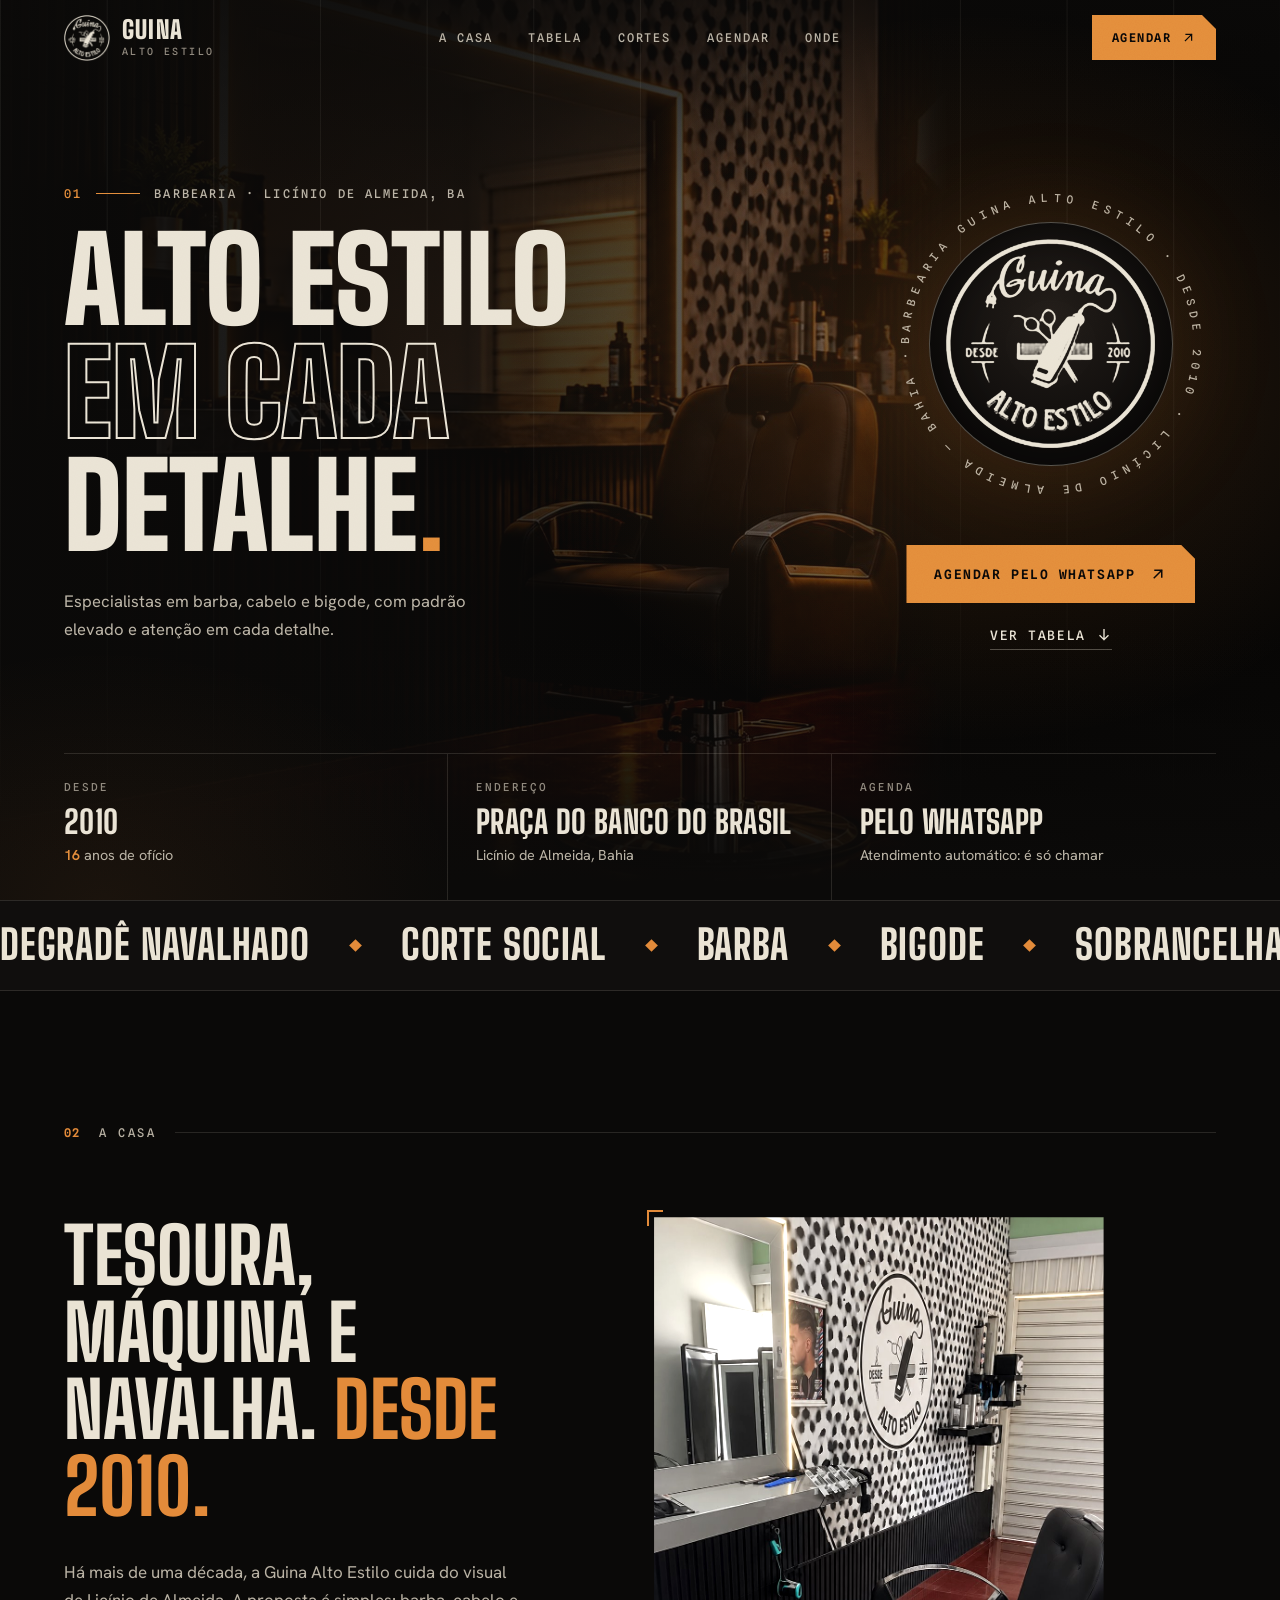
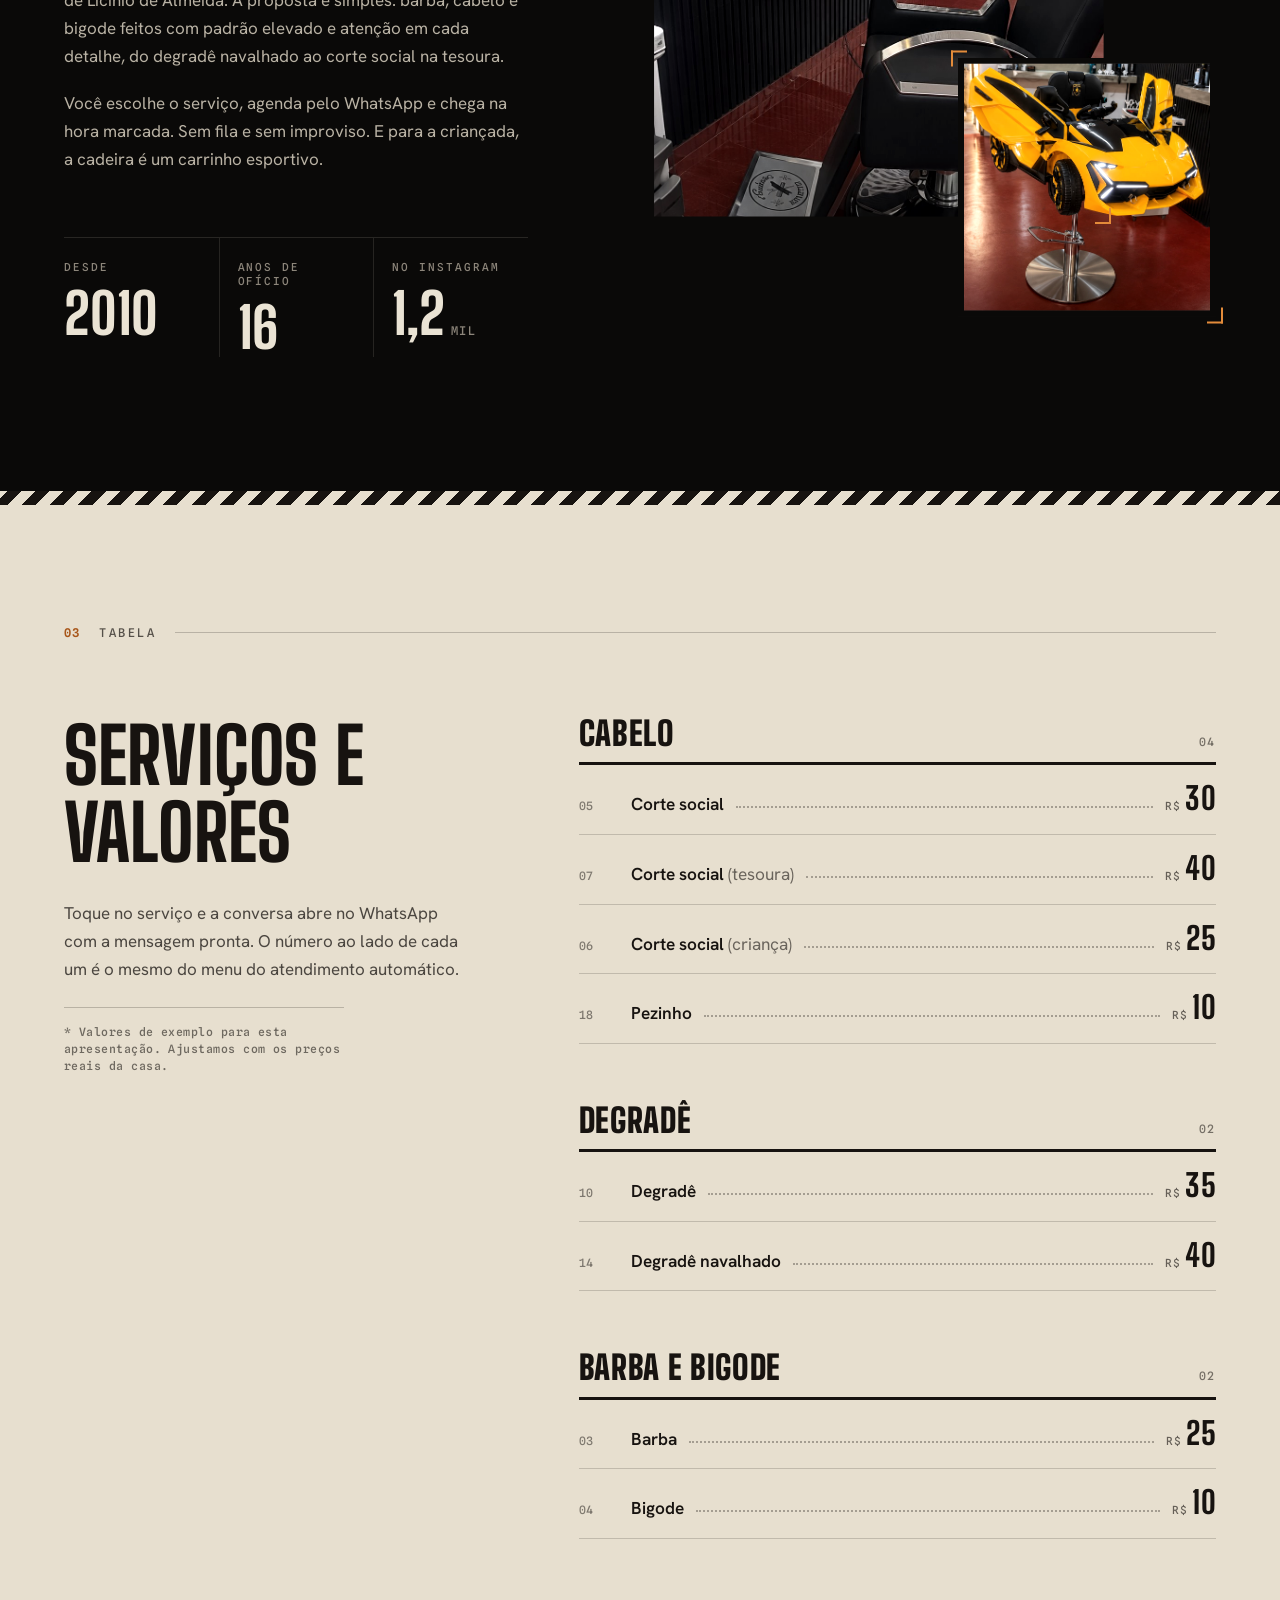
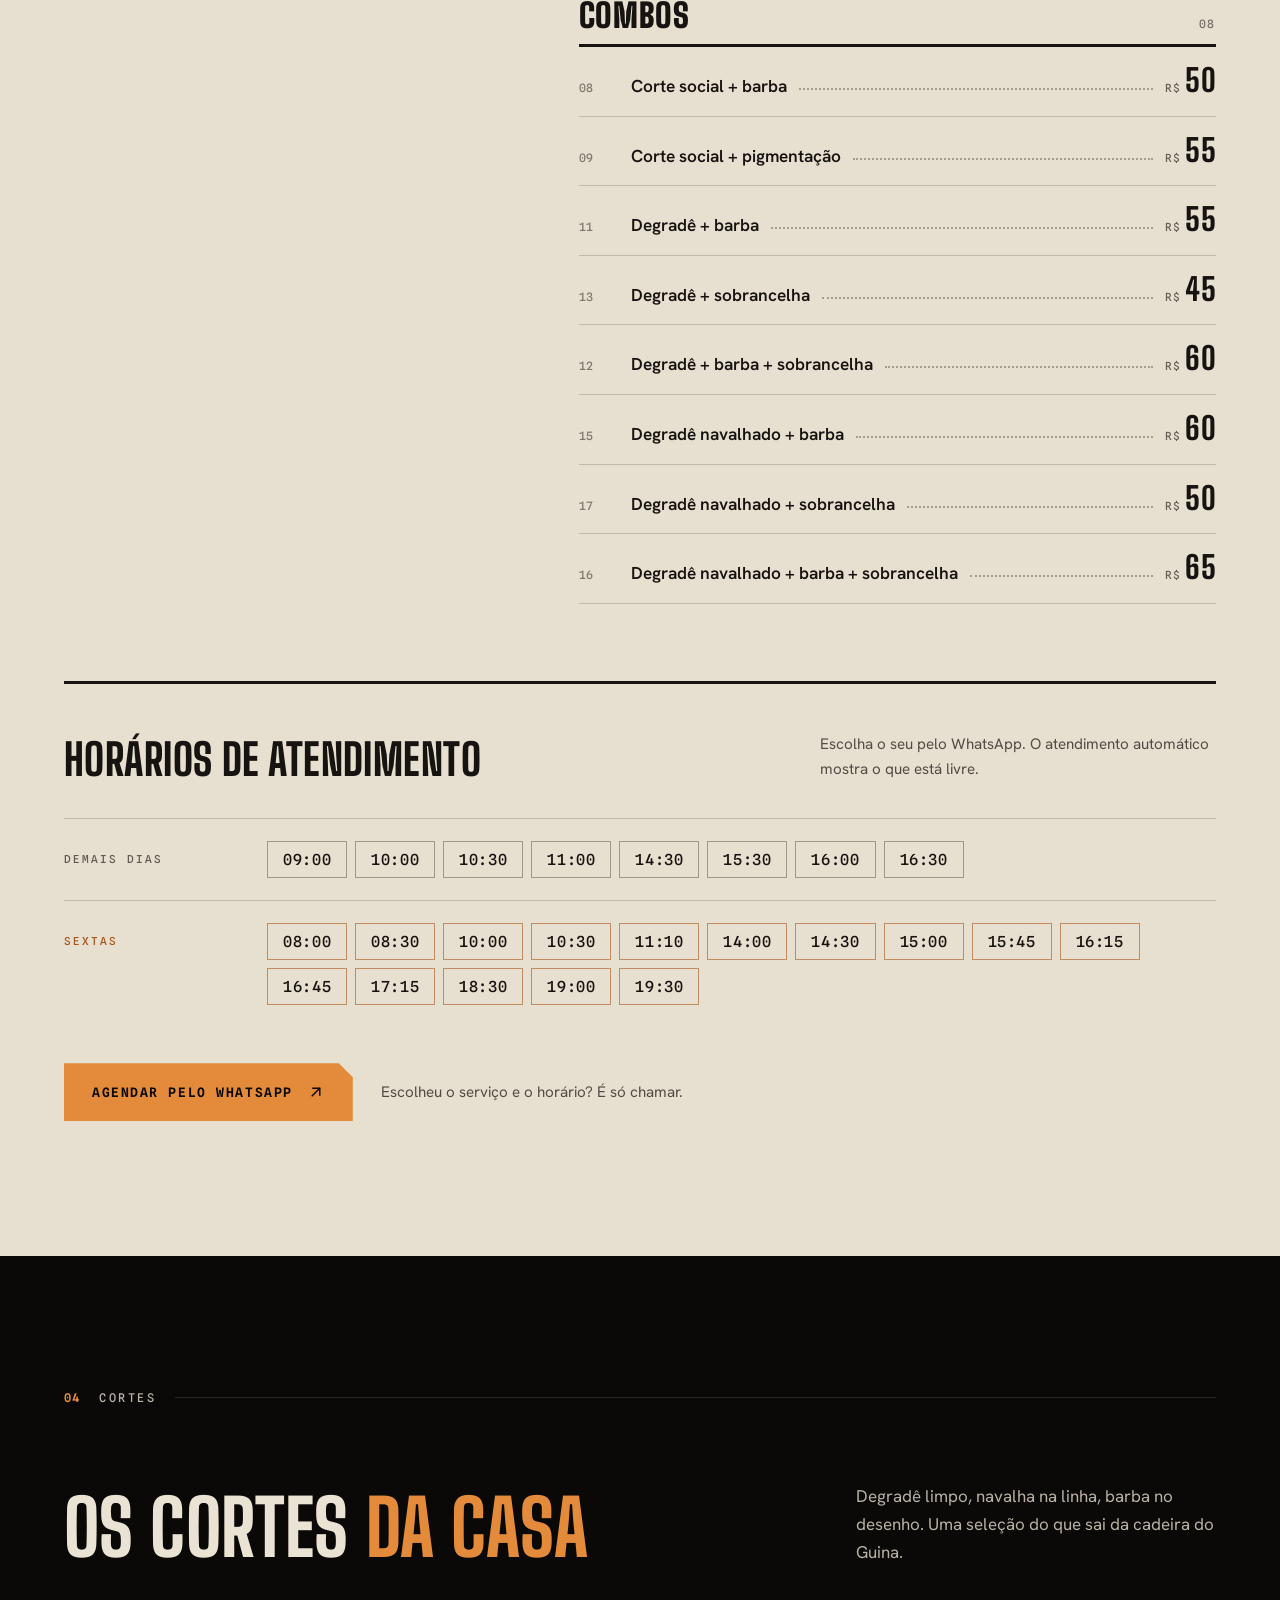
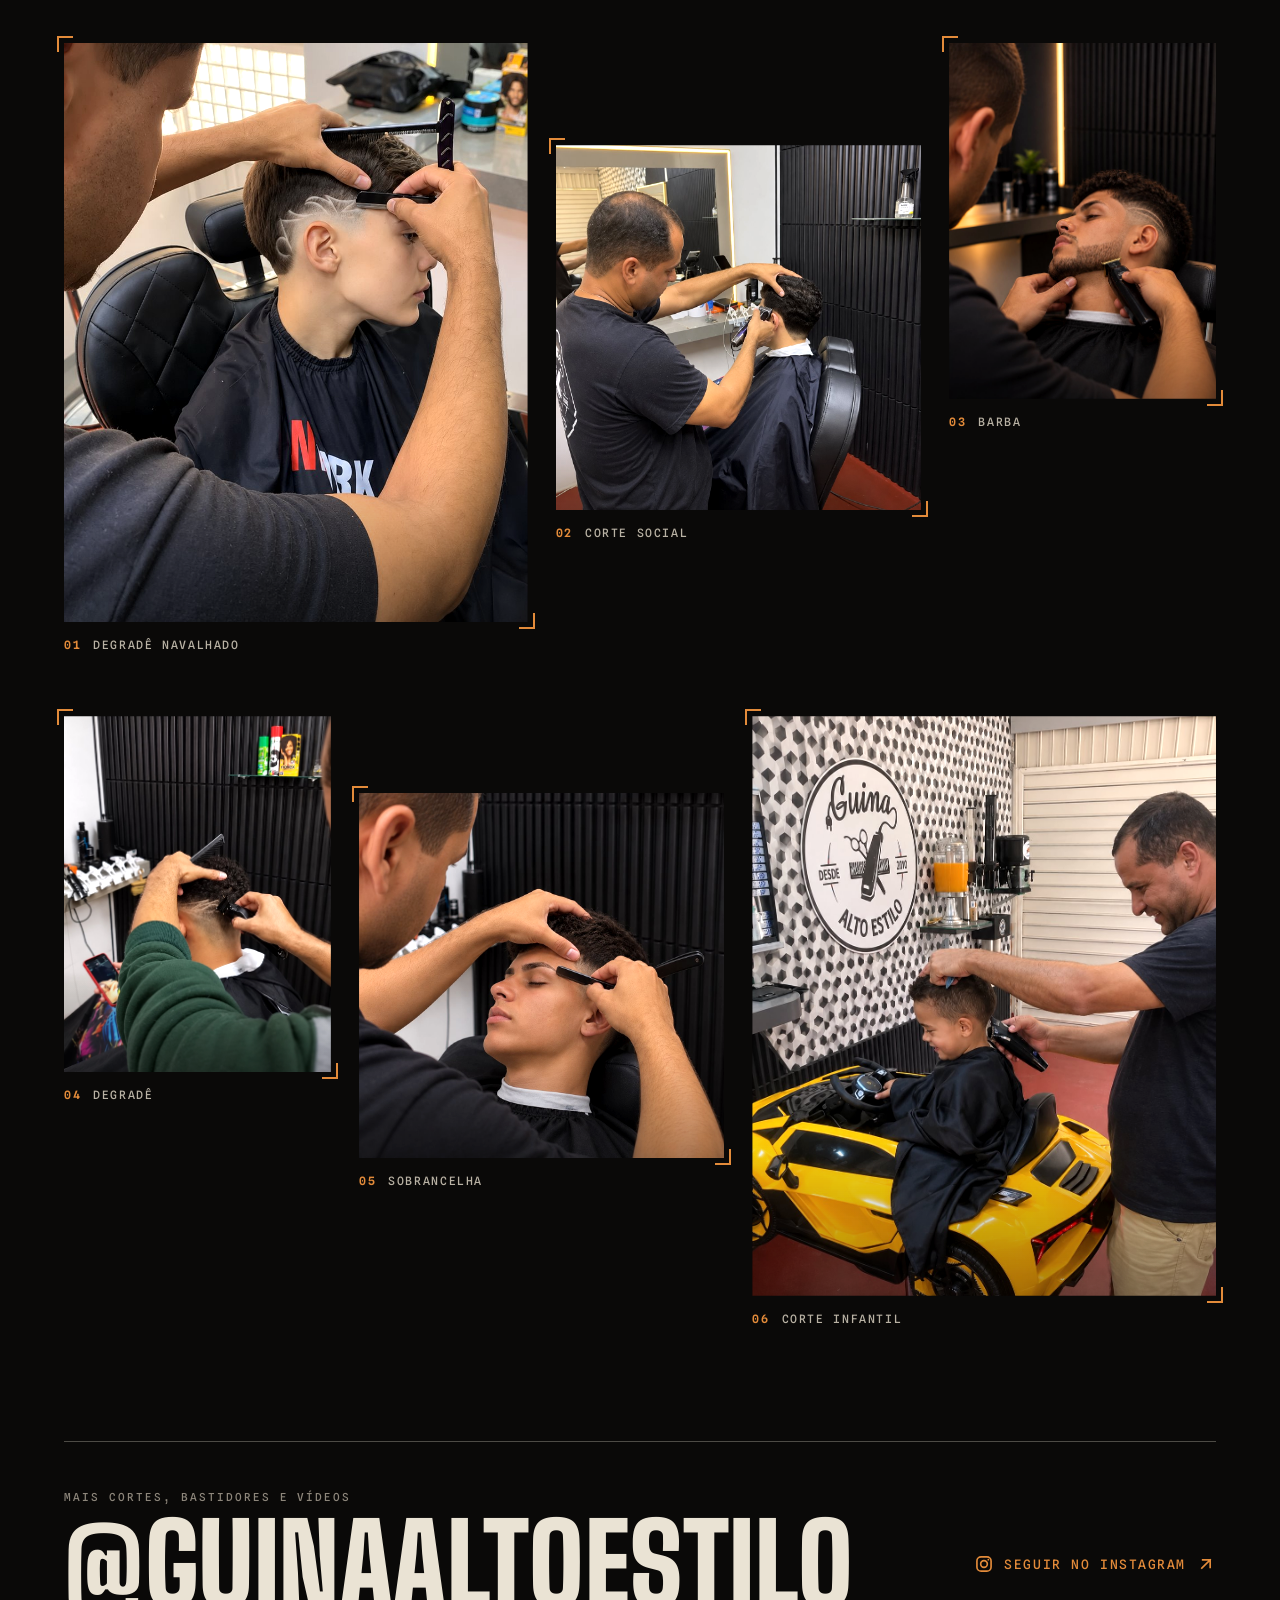
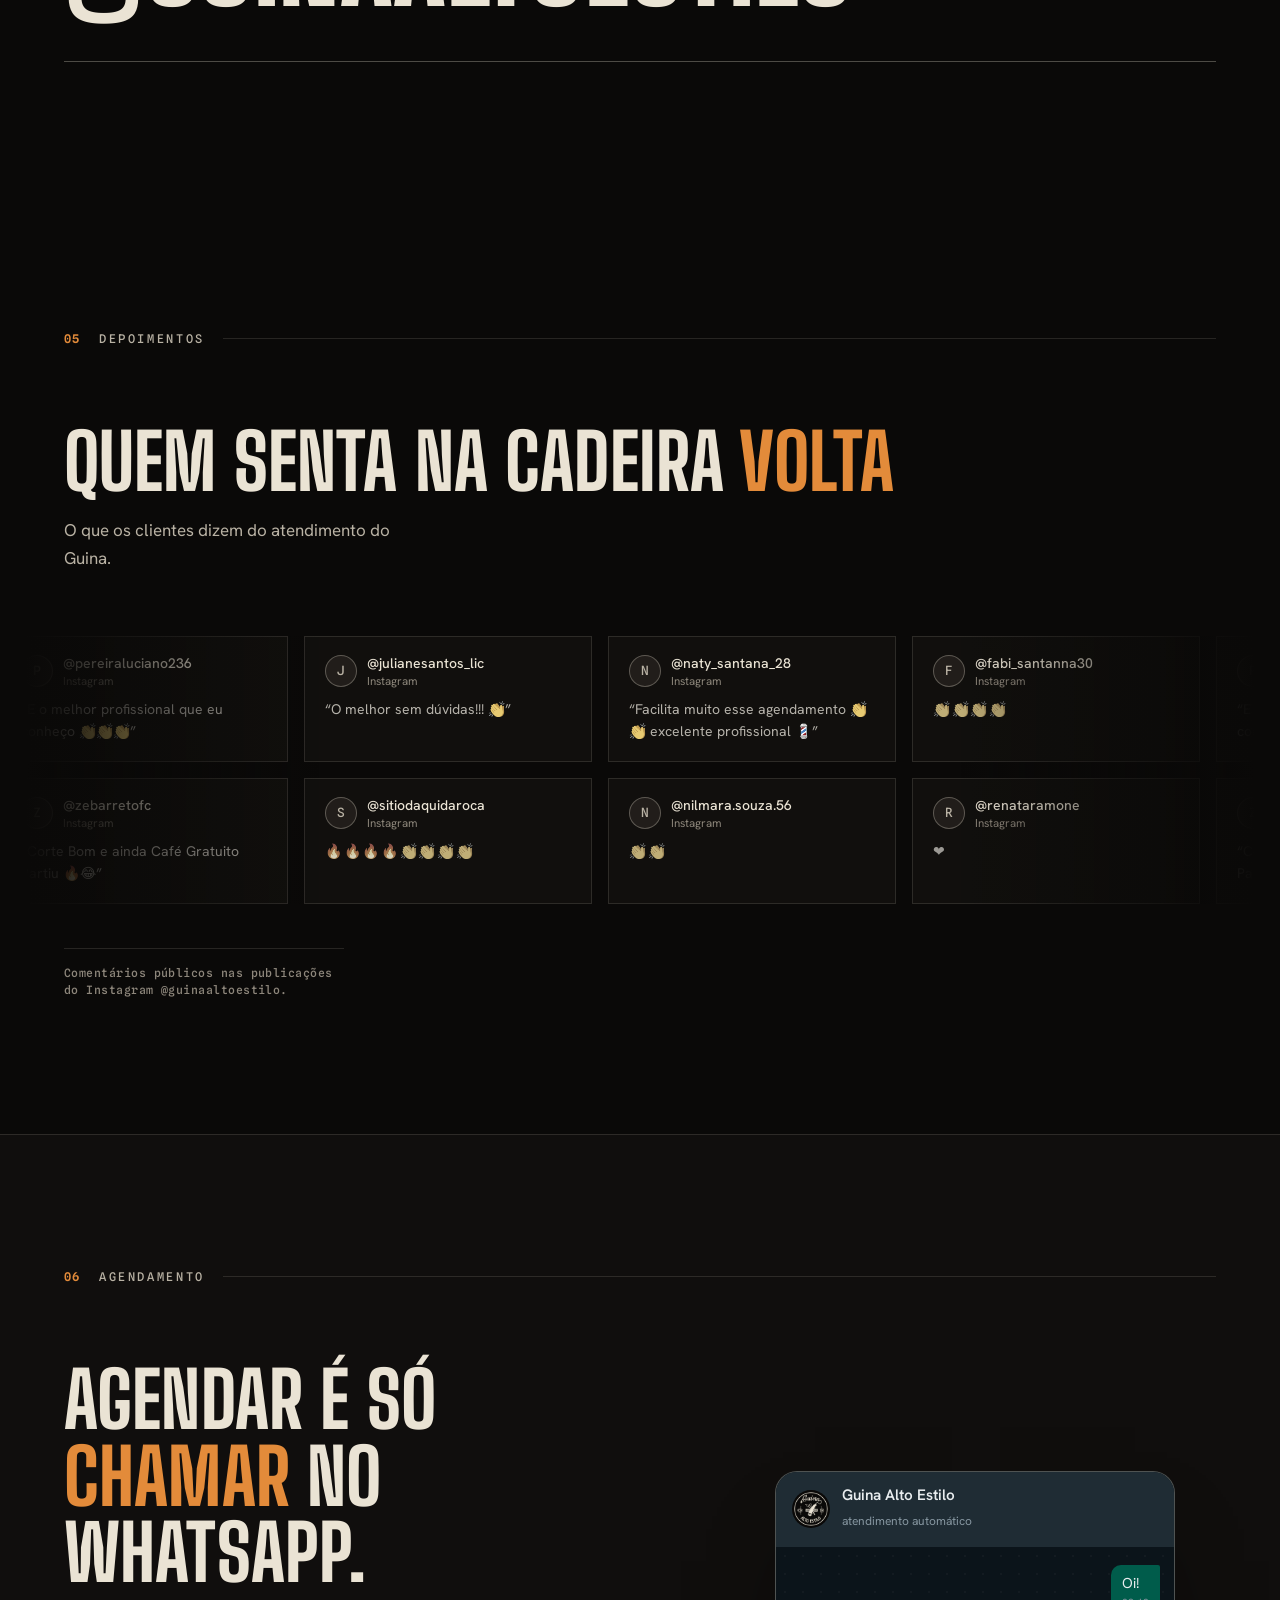
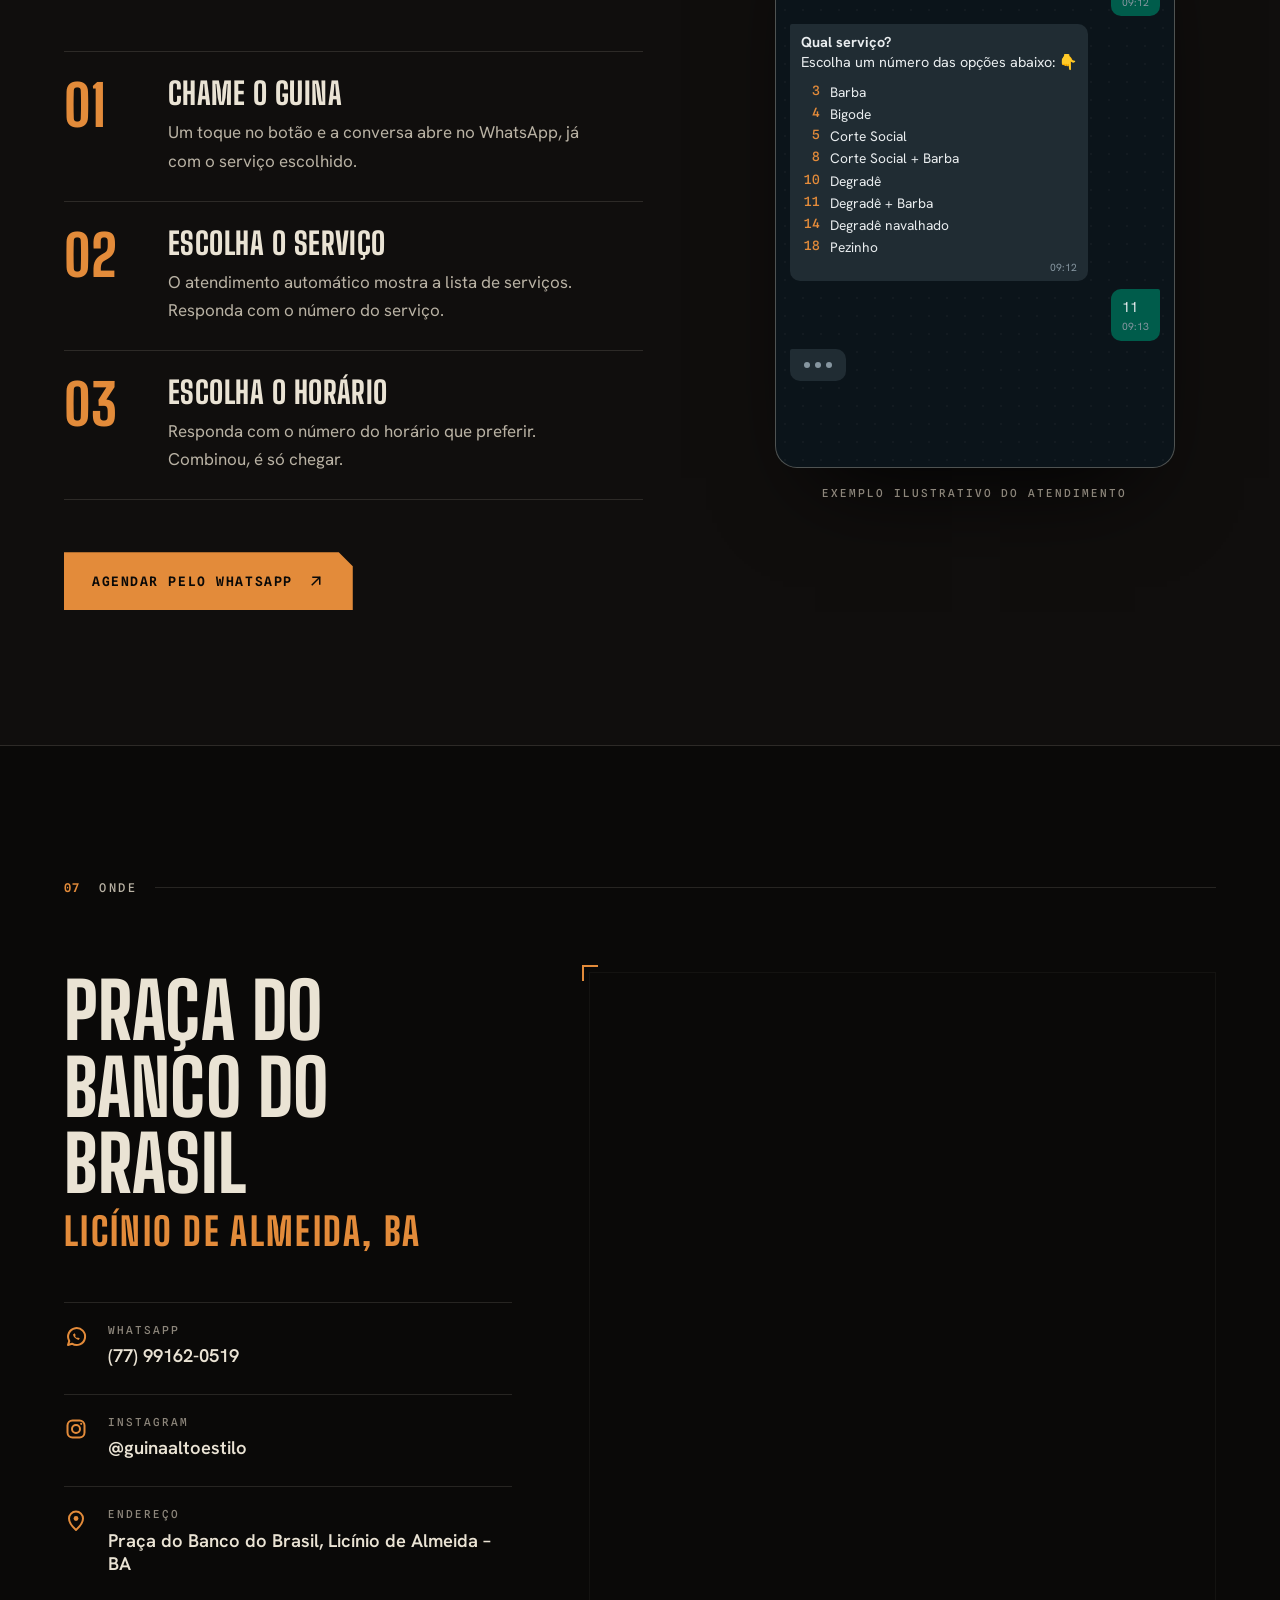
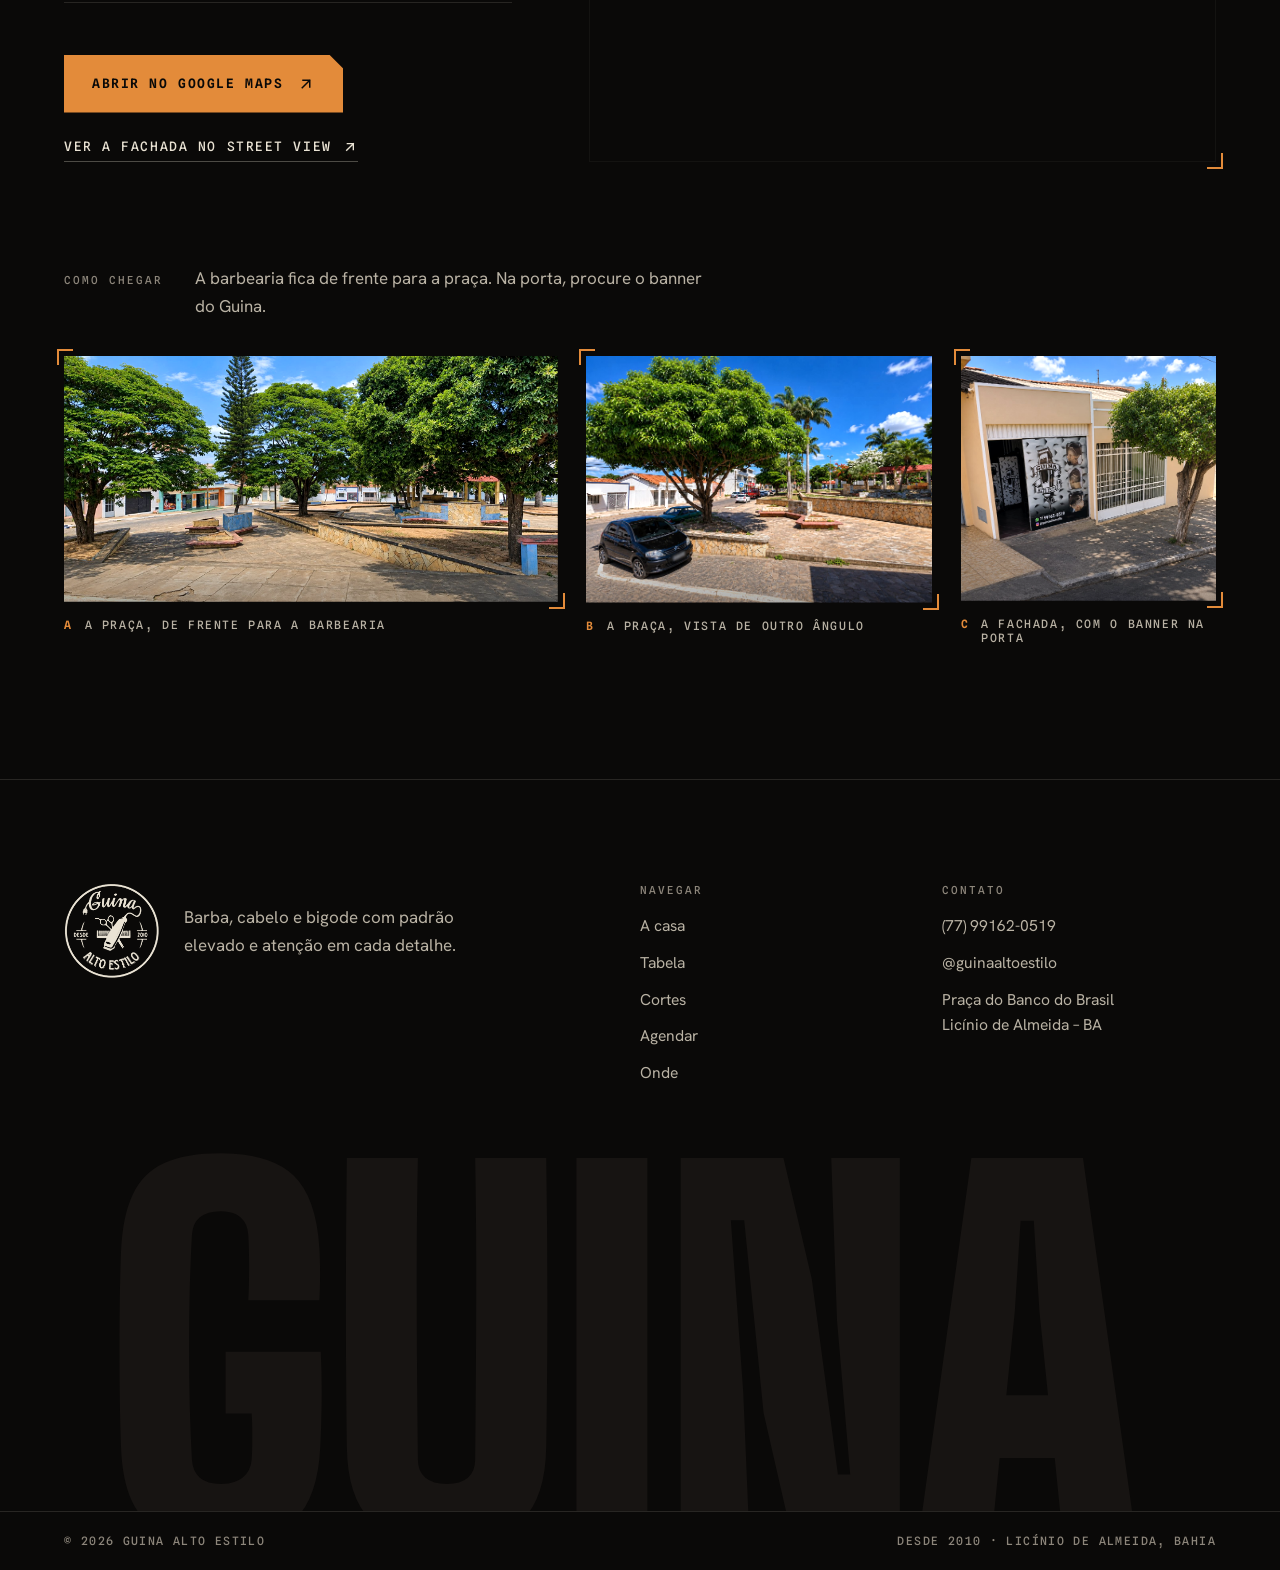
==== commit ce7f0f4e: "Evolui o site: hero novo, horários, depoimentos, animações e responsividade - Hero com fundo de barb" ====
--- a/index.html
+++ b/index.html
@@ -34,11 +34,17 @@
       "addressRegion": "BA",
       "addressCountry": "BR"
     },
+    "geo": {
+      "@type": "GeoCoordinates",
+      "latitude": -14.6816927,
+      "longitude": -42.5093945
+    },
     "sameAs": ["https://www.instagram.com/guinaaltoestilo/"]
   }
   </script>
 </head>
 <body>
+<div class="progress" aria-hidden="true"></div>
 
 <!-- Ícones reutilizáveis -->
 <svg width="0" height="0" style="position:absolute" aria-hidden="true">
@@ -95,8 +101,7 @@
   <div class="hero__bg" aria-hidden="true">
     <img src="assets/fotos/hero.jpg" alt="" fetchpriority="high" decoding="async" onerror="this.remove()">
   </div>
-  <div class="hero__lines" aria-hidden="true"></div>
-  <div class="wrap hero__grid">
+  <div class="hero__lines" aria-hidden="true"></div>  <div class="wrap hero__grid">
     <div class="hero__copy">
       <p class="kicker"><span>01</span> Barbearia · Licínio de Almeida, BA</p>
       <h1 class="hero__title">
@@ -104,7 +109,18 @@
         <span class="ln out"><span style="--i:1">em cada</span></span>
         <span class="ln"><span style="--i:2">detalhe<b class="dot">.</b></span></span>
       </h1>
-      <p class="hero__lead">Especialistas em barba, cabelo e bigode, com padrão elevado e atenção em cada detalhe. Desde 2010 na Praça do Banco do Brasil.</p>
+      <p class="hero__lead">Especialistas em barba, cabelo e bigode, com padrão elevado e atenção em cada detalhe.</p>
+    </div>
+
+    <div class="hero__side">
+      <div class="seal" aria-hidden="true">
+        <svg class="seal__ring" viewBox="0 0 400 400">
+          <defs><path id="ring" d="M200,200 m-172,0 a172,172 0 1,1 344,0 a172,172 0 1,1 -344,0"/></defs>
+          <text><textPath href="#ring" textLength="1072" lengthAdjust="spacing">BARBEARIA GUINA ALTO ESTILO · DESDE 2010 · LICÍNIO DE ALMEIDA — BAHIA · </textPath></text>
+        </svg>
+        <div class="seal__disc"><img src="assets/logo-claro.png" alt=""></div>
+      </div>
+
       <div class="hero__cta">
         <a class="btn btn--amber" href="https://wa.me/5577991620519" data-wa>
           Agendar pelo WhatsApp <svg aria-hidden="true"><use href="#i-arrow"/></svg>
@@ -112,19 +128,11 @@
         <a class="link-u" href="#tabela">Ver tabela <svg aria-hidden="true"><use href="#i-down"/></svg></a>
       </div>
     </div>
-
-    <div class="seal" aria-hidden="true">
-      <svg class="seal__ring" viewBox="0 0 400 400">
-        <defs><path id="ring" d="M200,200 m-172,0 a172,172 0 1,1 344,0 a172,172 0 1,1 -344,0"/></defs>
-        <text><textPath href="#ring" textLength="1072" lengthAdjust="spacing">BARBEARIA GUINA ALTO ESTILO · DESDE 2010 · LICÍNIO DE ALMEIDA — BAHIA · </textPath></text>
-      </svg>
-      <div class="seal__disc"><img src="assets/logo-claro.png" alt=""></div>
-    </div>
   </div>
 
   <div class="wrap">
     <dl class="rail">
-      <div><dt class="mono-label">Desde</dt><dd><strong>2010</strong><span><em data-years>16</em> anos de ofício</span></dd></div>
+      <div><dt class="mono-label">Desde</dt><dd><strong data-count="2010" data-from="1990">2010</strong><span><em data-years>16</em> anos de ofício</span></dd></div>
       <div><dt class="mono-label">Endereço</dt><dd><strong>Praça do Banco do Brasil</strong><span>Licínio de Almeida, Bahia</span></dd></div>
       <div><dt class="mono-label">Agenda</dt><dd><strong>Pelo WhatsApp</strong><span>Atendimento automático: é só chamar</span></dd></div>
     </dl>
@@ -153,27 +161,27 @@
         <h2 class="h2 reveal">Tesoura, máquina e navalha. <em>Desde 2010.</em></h2>
         <div class="about__text reveal" style="--d:.08s">
           <p>Há mais de uma década, a Guina Alto Estilo cuida do visual de Licínio de Almeida. A proposta é simples: barba, cabelo e bigode feitos com padrão elevado e atenção em cada detalhe, do degradê navalhado ao corte social na tesoura.</p>
-          <p>Você escolhe o serviço, agenda pelo WhatsApp e chega na hora marcada. Sem fila e sem improviso.</p>
+          <p>Você escolhe o serviço, agenda pelo WhatsApp e chega na hora marcada. Sem fila e sem improviso. E para a criançada, a cadeira é um carrinho esportivo.</p>
         </div>
 
         <dl class="stats reveal" style="--d:.16s">
-          <div><dt class="mono-label">Desde</dt><dd>2010</dd></div>
+          <div><dt class="mono-label">Desde</dt><dd data-count="2010" data-from="1990">2010</dd></div>
           <div><dt class="mono-label">Anos de ofício</dt><dd data-years>16</dd></div>
           <div><dt class="mono-label">No Instagram</dt><dd>1,2<small>mil</small></dd></div>
         </dl>
       </div>
 
       <div class="about__media">
-        <figure class="photo photo--a reveal" style="--ar:4/5">
+        <figure class="photo photo--a photo--real reveal" style="--ar:3/4">
           <div class="photo__frame">
             <div class="photo__ph"><img src="assets/logo-claro.png" alt=""><span>Foto · a casa</span></div>
-            <img class="photo__img" src="assets/fotos/casa-01.jpg" alt="Interior da barbearia Guina Alto Estilo" loading="lazy" onerror="this.remove()">
+            <img class="photo__img" src="assets/fotos/casa-01.jpg" alt="Interior da barbearia Guina Alto Estilo: espelho com luz, parede com a logo e a cadeira" style="object-position:50% 42%" loading="lazy" onerror="this.remove()">
           </div>
         </figure>
-        <figure class="photo photo--b reveal" style="--ar:1;--d:.12s">
+        <figure class="photo photo--b photo--real reveal" style="--ar:1;--d:.12s">
           <div class="photo__frame">
             <div class="photo__ph"><img src="assets/logo-claro.png" alt=""><span>Foto · detalhe</span></div>
-            <img class="photo__img" src="assets/fotos/casa-02.jpg" alt="Detalhe da bancada de trabalho do Guina" loading="lazy" onerror="this.remove()">
+            <img class="photo__img" src="assets/fotos/casa-02.jpg" alt="Cadeira infantil em formato de carrinho esportivo amarelo, na Guina Alto Estilo" loading="lazy" onerror="this.remove()">
           </div>
         </figure>
       </div>
@@ -188,7 +196,7 @@
 
     <div class="menu__grid">
       <div class="menu__aside">
-        <h2 class="h2 reveal">Cardápio de serviços</h2>
+        <h2 class="h2 reveal">Serviços e valores</h2>
         <p class="menu__lead reveal" style="--d:.08s">Toque no serviço e a conversa abre no WhatsApp com a mensagem pronta. O número ao lado de cada um é o mesmo do menu do atendimento automático.</p>
         <p class="demo-note reveal" style="--d:.14s">* Valores de exemplo para esta apresentação. Ajustamos com os preços reais da casa.</p>
       </div>
@@ -237,6 +245,35 @@
 
       </div>
     </div>
+
+    <!-- Horários: vêm do menu do bot. Dias normais e sextas têm grades diferentes. -->
+    <div class="hours reveal" id="horarios">
+      <div class="hours__head">
+        <h3 class="hours__title">Horários de atendimento</h3>
+        <p class="hours__note">Escolha o seu pelo WhatsApp. O atendimento automático mostra o que está livre.</p>
+      </div>
+
+      <div class="hours__row">
+        <span class="hours__day mono-label">Demais dias</span>
+        <ul class="slots" aria-label="Horários nos demais dias">
+          <li>09:00</li><li>10:00</li><li>10:30</li><li>11:00</li><li>14:30</li><li>15:30</li><li>16:00</li><li>16:30</li>
+        </ul>
+      </div>
+
+      <div class="hours__row hours__row--fri">
+        <span class="hours__day mono-label">Sextas</span>
+        <ul class="slots" aria-label="Horários nas sextas">
+          <li>08:00</li><li>08:30</li><li>10:00</li><li>10:30</li><li>11:10</li><li>14:00</li><li>14:30</li><li>15:00</li><li>15:45</li><li>16:15</li><li>16:45</li><li>17:15</li><li>18:30</li><li>19:00</li><li>19:30</li>
+        </ul>
+      </div>
+
+      <div class="hours__cta">
+        <a class="btn btn--amber" href="https://wa.me/5577991620519" data-wa>
+          Agendar pelo WhatsApp <svg aria-hidden="true"><use href="#i-arrow"/></svg>
+        </a>
+        <span class="hours__cta-note">Escolheu o serviço e o horário? É só chamar.</span>
+      </div>
+    </div>
   </div>
 </section>
 
@@ -252,44 +289,44 @@
 
     <div class="cuts__grid">
       <figure class="cut cut--1 reveal">
-        <div class="photo" style="--ar:4/5"><div class="photo__frame">
+        <div class="photo photo--real" style="--ar:4/5"><div class="photo__frame">
           <div class="photo__ph"><img src="assets/logo-claro.png" alt=""><span>Foto 01</span></div>
-          <img class="photo__img" src="assets/fotos/corte-01.jpg" alt="Degradê navalhado feito na Guina Alto Estilo" style="object-position:50% 18%" loading="lazy" onerror="this.remove()">
+          <img class="photo__img" src="assets/fotos/corte-01.jpg" alt="Degradê com desenho feito na navalha, na Guina Alto Estilo" loading="lazy" onerror="this.remove()">
         </div></div>
         <figcaption><b>01</b> Degradê navalhado</figcaption>
       </figure>
       <figure class="cut cut--2 reveal" style="--d:.08s">
-        <div class="photo" style="--ar:1"><div class="photo__frame">
+        <div class="photo photo--real" style="--ar:1"><div class="photo__frame">
           <div class="photo__ph"><img src="assets/logo-claro.png" alt=""><span>Foto 02</span></div>
-          <img class="photo__img" src="assets/fotos/corte-02.jpg" alt="Corte social feito na Guina Alto Estilo" loading="lazy" onerror="this.remove()">
+          <img class="photo__img" src="assets/fotos/corte-02.jpg" alt="Corte na máquina feito na Guina Alto Estilo" style="object-position:50% 38%" loading="lazy" onerror="this.remove()">
         </div></div>
         <figcaption><b>02</b> Corte social</figcaption>
       </figure>
       <figure class="cut cut--3 reveal" style="--d:.16s">
-        <div class="photo" style="--ar:3/4"><div class="photo__frame">
+        <div class="photo photo--real" style="--ar:3/4"><div class="photo__frame">
           <div class="photo__ph"><img src="assets/logo-claro.png" alt=""><span>Foto 03</span></div>
-          <img class="photo__img" src="assets/fotos/corte-03.jpg" alt="Barba feita na Guina Alto Estilo" loading="lazy" onerror="this.remove()">
+          <img class="photo__img" src="assets/fotos/corte-03.jpg" alt="Barba sendo acabada com a máquina de precisão na Guina Alto Estilo" loading="lazy" onerror="this.remove()">
         </div></div>
         <figcaption><b>03</b> Barba</figcaption>
       </figure>
       <figure class="cut cut--4 reveal">
-        <div class="photo" style="--ar:3/4"><div class="photo__frame">
+        <div class="photo photo--real" style="--ar:3/4"><div class="photo__frame">
           <div class="photo__ph"><img src="assets/logo-claro.png" alt=""><span>Foto 04</span></div>
-          <img class="photo__img" src="assets/fotos/corte-04.jpg" alt="Degradê com sobrancelha" style="object-position:72% 50%" loading="lazy" onerror="this.remove()">
+          <img class="photo__img" src="assets/fotos/corte-04.jpg" alt="Degradê preciso, com acabamento e desenho na nuca, feito na Guina Alto Estilo" loading="lazy" onerror="this.remove()">
         </div></div>
-        <figcaption><b>04</b> Degradê + sobrancelha</figcaption>
+        <figcaption><b>04</b> Degradê</figcaption>
       </figure>
       <figure class="cut cut--5 reveal" style="--d:.08s">
-        <div class="photo" style="--ar:1"><div class="photo__frame">
+        <div class="photo photo--real" style="--ar:1"><div class="photo__frame">
           <div class="photo__ph"><img src="assets/logo-claro.png" alt=""><span>Foto 05</span></div>
-          <img class="photo__img" src="assets/fotos/corte-05.jpg" alt="Bigode aparado" style="object-position:58% 50%" loading="lazy" onerror="this.remove()">
+          <img class="photo__img" src="assets/fotos/corte-05.jpg" alt="Sobrancelha sendo modelada na navalha na Guina Alto Estilo" style="object-position:50% 85%" loading="lazy" onerror="this.remove()">
         </div></div>
-        <figcaption><b>05</b> Bigode</figcaption>
+        <figcaption><b>05</b> Sobrancelha</figcaption>
       </figure>
       <figure class="cut cut--6 reveal" style="--d:.16s">
-        <div class="photo" style="--ar:4/5"><div class="photo__frame">
+        <div class="photo photo--real" style="--ar:4/5"><div class="photo__frame">
           <div class="photo__ph"><img src="assets/logo-claro.png" alt=""><span>Foto 06</span></div>
-          <img class="photo__img" src="assets/fotos/corte-06.jpg" alt="Corte infantil" loading="lazy" onerror="this.remove()">
+          <img class="photo__img" src="assets/fotos/corte-06.jpg" alt="Menino sorrindo na cadeira em formato de carrinho esportivo, durante o corte" style="object-position:50% 42%" loading="lazy" onerror="this.remove()">
         </div></div>
         <figcaption><b>06</b> Corte infantil</figcaption>
       </figure>
@@ -303,10 +340,68 @@
   </div>
 </section>
 
+<!-- ============ Depoimentos ============ -->
+<!-- Comentários reais do Instagram do Guina (capturas enviadas pelo Caio). Para acrescentar outros, copie um <article>.
+     Para cada um, edite o <blockquote> (texto), o nome e o rótulo. A letra do círculo é a inicial do nome.
+     As fileiras se repetem sozinhas para o movimento ficar contínuo (js/main.js). -->
+<section class="sec reviews" id="depoimentos">
+  <div class="wrap">
+    <div class="sec-head"><span class="sec-head__n">05</span><span class="sec-head__t">Depoimentos</span><span class="sec-head__rule"></span></div>
+
+    <div class="reviews__top">
+      <h2 class="h2 reveal">Quem senta na cadeira <em>volta</em></h2>
+      <p class="reviews__lead reveal" style="--d:.08s">O que os clientes dizem do atendimento do Guina.</p>
+    </div>
+  </div>
+
+  <div class="tm reveal" style="--d:.1s" aria-label="Comentários de clientes no Instagram">
+    <div class="tm__row" data-dir="left">
+      <article class="tm__card">
+        <header><span class="tm__av" aria-hidden="true">P</span><div><b>@pereiraluciano236</b><small>Instagram</small></div></header>
+        <blockquote>“E o melhor profissional que eu conheço 👏👏👏”</blockquote>
+      </article>
+      <article class="tm__card">
+        <header><span class="tm__av" aria-hidden="true">J</span><div><b>@julianesantos_lic</b><small>Instagram</small></div></header>
+        <blockquote>“O melhor sem dúvidas!!! 👏”</blockquote>
+      </article>
+      <article class="tm__card">
+        <header><span class="tm__av" aria-hidden="true">N</span><div><b>@naty_santana_28</b><small>Instagram</small></div></header>
+        <blockquote>“Facilita muito esse agendamento 👏👏 excelente profissional 💈”</blockquote>
+      </article>
+      <article class="tm__card tm__card--emoji">
+        <header><span class="tm__av" aria-hidden="true">F</span><div><b>@fabi_santanna30</b><small>Instagram</small></div></header>
+        <blockquote>👏👏👏👏</blockquote>
+      </article>
+    </div>
+    <div class="tm__row" data-dir="right">
+      <article class="tm__card">
+        <header><span class="tm__av" aria-hidden="true">Z</span><div><b>@zebarretofc</b><small>Instagram</small></div></header>
+        <blockquote>“Corte Bom e ainda Café Gratuito Partiu 🔥😂”</blockquote>
+      </article>
+      <article class="tm__card tm__card--emoji">
+        <header><span class="tm__av" aria-hidden="true">S</span><div><b>@sitiodaquidaroca</b><small>Instagram</small></div></header>
+        <blockquote>🔥🔥🔥🔥👏👏👏👏</blockquote>
+      </article>
+      <article class="tm__card tm__card--emoji">
+        <header><span class="tm__av" aria-hidden="true">N</span><div><b>@nilmara.souza.56</b><small>Instagram</small></div></header>
+        <blockquote>👏👏</blockquote>
+      </article>
+      <article class="tm__card tm__card--emoji">
+        <header><span class="tm__av" aria-hidden="true">R</span><div><b>@renataramone</b><small>Instagram</small></div></header>
+        <blockquote>❤️</blockquote>
+      </article>
+    </div>
+  </div>
+
+  <div class="wrap">
+    <p class="demo-note demo-note--dark reveal">Comentários públicos nas publicações do Instagram @guinaaltoestilo.</p>
+  </div>
+</section>
+
 <!-- ============ Como agendar ============ -->
 <section class="sec book" id="agendar">
   <div class="wrap">
-    <div class="sec-head"><span class="sec-head__n">05</span><span class="sec-head__t">Agendamento</span><span class="sec-head__rule"></span></div>
+    <div class="sec-head"><span class="sec-head__n">06</span><span class="sec-head__t">Agendamento</span><span class="sec-head__rule"></span></div>
 
     <div class="book__grid">
       <div class="book__copy">
@@ -314,8 +409,8 @@
 
         <ol class="steps">
           <li class="reveal" style="--d:.06s"><span class="steps__n">01</span><div><h3>Chame o Guina</h3><p>Um toque no botão e a conversa abre no WhatsApp, já com o serviço escolhido.</p></div></li>
-          <li class="reveal" style="--d:.12s"><span class="steps__n">02</span><div><h3>Escolha o serviço</h3><p>O atendimento automático mostra o cardápio. Responda com o número do serviço.</p></div></li>
-          <li class="reveal" style="--d:.18s"><span class="steps__n">03</span><div><h3>Confirme o horário</h3><p>Combinou o horário, é só chegar. Sem fila e sem espera.</p></div></li>
+          <li class="reveal" style="--d:.12s"><span class="steps__n">02</span><div><h3>Escolha o serviço</h3><p>O atendimento automático mostra a lista de serviços. Responda com o número do serviço.</p></div></li>
+          <li class="reveal" style="--d:.18s"><span class="steps__n">03</span><div><h3>Escolha o horário</h3><p>Responda com o número do horário que preferir. Combinou, é só chegar.</p></div></li>
         </ol>
 
         <a class="btn btn--amber reveal" style="--d:.24s" href="https://wa.me/5577991620519" data-wa>
@@ -358,7 +453,7 @@
 <!-- ============ Onde ============ -->
 <section class="sec where" id="onde">
   <div class="wrap">
-    <div class="sec-head"><span class="sec-head__n">06</span><span class="sec-head__t">Onde</span><span class="sec-head__rule"></span></div>
+    <div class="sec-head"><span class="sec-head__n">07</span><span class="sec-head__t">Onde</span><span class="sec-head__rule"></span></div>
 
     <div class="where__grid">
       <div class="where__copy">
@@ -375,20 +470,55 @@
           </li>
           <li>
             <svg aria-hidden="true"><use href="#i-pin"/></svg>
-            <div><span class="mono-label">Endereço</span><a href="https://www.google.com/maps/search/?api=1&query=Pra%C3%A7a%20do%20Banco%20do%20Brasil%2C%20Lic%C3%ADnio%20de%20Almeida%2C%20BA" target="_blank" rel="noopener">Praça do Banco do Brasil, Licínio de Almeida – BA</a></div>
+            <div><span class="mono-label">Endereço</span><a href="https://www.google.com/maps/search/?api=1&query=-14.6816927%2C-42.5093945" target="_blank" rel="noopener">Praça do Banco do Brasil, Licínio de Almeida – BA</a></div>
           </li>
         </ul>
 
-        <a class="btn btn--amber reveal" style="--d:.18s" href="https://www.google.com/maps/search/?api=1&query=Pra%C3%A7a%20do%20Banco%20do%20Brasil%2C%20Lic%C3%ADnio%20de%20Almeida%2C%20BA" target="_blank" rel="noopener">
-          Abrir no Google Maps <svg aria-hidden="true"><use href="#i-arrow"/></svg>
-        </a>
+        <div class="where__actions reveal" style="--d:.18s">
+          <a class="btn btn--amber" href="https://www.google.com/maps/search/?api=1&query=-14.6816927%2C-42.5093945" target="_blank" rel="noopener">
+            Abrir no Google Maps <svg aria-hidden="true"><use href="#i-arrow"/></svg>
+          </a>
+          <!-- Street View da fachada: heading/pitch/fov copiados do link original -->
+          <a class="link-u" href="https://www.google.com/maps/@?api=1&map_action=pano&viewpoint=-14.6816927%2C-42.5093945&heading=128.86&pitch=-22&fov=75" target="_blank" rel="noopener">
+            Ver a fachada no Street View <svg aria-hidden="true"><use href="#i-arrow"/></svg>
+          </a>
+        </div>
       </div>
 
       <div class="where__map reveal" style="--d:.1s">
-        <iframe title="Mapa: Praça do Banco do Brasil, Licínio de Almeida – BA" loading="lazy" referrerpolicy="no-referrer-when-downgrade"
-          src="https://maps.google.com/maps?q=Pra%C3%A7a%20do%20Banco%20do%20Brasil%2C%20Lic%C3%ADnio%20de%20Almeida%2C%20BA&t=&z=16&ie=UTF8&iwloc=&output=embed"></iframe>
-      </div>
-    </div>
+        <iframe title="Mapa: Guina Alto Estilo, Praça do Banco do Brasil, Licínio de Almeida – BA" loading="lazy" referrerpolicy="no-referrer-when-downgrade"
+          src="https://maps.google.com/maps?q=-14.6816927,-42.5093945(Guina%20Alto%20Estilo)&t=&z=18&ie=UTF8&iwloc=&output=embed"></iframe>
+      </div>
+    </div>
+
+    <!-- Como chegar: fotos reais do local (originais em assets/fotos/local, aqui as versões leves) -->
+    <div class="place">
+      <div class="place__head">
+        <span class="mono-label">Como chegar</span>
+        <p>A barbearia fica de frente para a praça. Na porta, procure o banner do Guina.</p>
+      </div>
+      <div class="place__grid">
+        <figure class="place__fig place__fig--a reveal">
+          <div class="photo photo--real" style="--ar:1600/796"><div class="photo__frame">
+            <img class="photo__img" src="assets/fotos/local-praca.jpg" alt="Praça arborizada em Licínio de Almeida, de frente para a barbearia Guina Alto Estilo" width="1600" height="796" loading="lazy">
+          </div></div>
+          <figcaption><b>A</b> A praça, de frente para a barbearia</figcaption>
+        </figure>
+        <figure class="place__fig place__fig--b reveal" style="--d:.08s">
+          <div class="photo photo--real" style="--ar:1487/1058"><div class="photo__frame">
+            <img class="photo__img" src="assets/fotos/local-praca-2.jpg" alt="A praça de outro ângulo, com palmeiras, árvores e o estacionamento em volta, em Licínio de Almeida" width="1487" height="1058" loading="lazy">
+          </div></div>
+          <figcaption><b>B</b> A praça, vista de outro ângulo</figcaption>
+        </figure>
+        <figure class="place__fig place__fig--c reveal" style="--d:.16s">
+          <div class="photo photo--real" style="--ar:1280/1226"><div class="photo__frame">
+            <img class="photo__img" src="assets/fotos/local-fachada.jpg" alt="Fachada da barbearia Guina Alto Estilo, com o banner do Guina na entrada" width="1280" height="1226" loading="lazy">
+          </div></div>
+          <figcaption><b>C</b> A fachada, com o banner na porta</figcaption>
+        </figure>
+      </div>
+    </div>
+
   </div>
 </section>
 
@@ -426,8 +556,8 @@
 </footer>
 
 <!-- Botão fixo no celular -->
-<a class="dock btn btn--amber" href="https://wa.me/5577991620519" data-wa>
-  <svg aria-hidden="true"><use href="#i-chat"/></svg> Agendar pelo WhatsApp
+<a class="dock btn btn--amber" href="https://wa.me/5577991620519" data-wa aria-label="Agendar pelo WhatsApp">
+  <svg aria-hidden="true"><use href="#i-chat"/></svg> Agendar
 </a>
 
 <script src="js/main.js"></script>
--- a/css/style.css
+++ b/css/style.css
@@ -29,9 +29,9 @@
   --f-text: "Hanken Grotesk", system-ui, -apple-system, "Segoe UI", sans-serif;
   --f-mono: "Spline Sans Mono", ui-monospace, "Cascadia Mono", Consolas, monospace;
 
-  --gut: clamp(20px, 4vw, 56px);
-  --gap: clamp(16px, 2.2vw, 32px);
-  --max: 1440px;
+  --gut: clamp(20px, 5vw, 96px);
+  --gap: clamp(16px, 2.2vw, 36px);
+  --inner: 1728px; /* largura máxima do conteúdo; abaixo disso ele usa a tela toda, só com a margem */
   --hdr: 76px;
 }
 
@@ -82,9 +82,7 @@
 
 .wrap {
   width: 100%;
-  max-width: var(--max);
-  margin-inline: auto;
-  padding-inline: var(--gut);
+  padding-inline: max(var(--gut), calc((100% - var(--inner)) / 2));
 }
 
 .sr-only {
@@ -315,17 +313,21 @@
 
 .mmenu {
   position: fixed; inset: 0; z-index: 40;
-  display: flex; flex-direction: column; justify-content: center; gap: 36px;
-  padding: 96px var(--gut) 40px;
+  display: flex; flex-direction: column; gap: clamp(14px, 4vh, 36px);
+  /* rola quando a tela é baixa (celular deitado); as margens automáticas abaixo mantêm o conteúdo centralizado */
+  overflow-y: auto; overscroll-behavior: contain;
+  padding: calc(var(--hdr) + 14px) var(--gut) 32px;
   background: var(--ink);
   opacity: 0; visibility: hidden;
   transition: opacity .3s, visibility .3s;
 }
+.mmenu > :first-child { margin-top: auto; }
+.mmenu > :last-child { margin-bottom: auto; }
 .nav-open .mmenu { opacity: 1; visibility: visible; }
 .mmenu nav { display: grid; }
 .mmenu a {
-  padding: 6px 0;
-  font: 900 clamp(3rem, 15vw, 5.2rem)/1 var(--f-display);
+  padding: clamp(2px, .9vh, 6px) 0;
+  font: 900 clamp(2.4rem, min(15vw, 10vh), 5.2rem)/1 var(--f-display);
   text-transform: uppercase;
   border-bottom: 1px solid var(--line);
 }
@@ -347,18 +349,22 @@
 .hero__bg img {
   width: 100%; height: 100%;
   object-fit: cover;
-  object-position: 60% 62%;
-  filter: saturate(.78) contrast(1.1) brightness(.72);
+  object-position: 70% 55%;
+  filter: saturate(.95) contrast(1.06) brightness(.7);
   transform: scale(1.04);
   animation: drift 32s ease-in-out infinite alternate;
 }
 .hero__bg::after {
   content: ""; position: absolute; inset: 0;
   background:
-    linear-gradient(to bottom, rgba(10, 9, 8, .78), rgba(10, 9, 8, 0) 24%),
-    linear-gradient(to top, var(--ink) 2%, rgba(10, 9, 8, 0) 34%),
-    linear-gradient(90deg, rgba(10, 9, 8, .96) 0%, rgba(10, 9, 8, .82) 40%, rgba(10, 9, 8, .52) 72%, rgba(10, 9, 8, .66) 100%);
-}
+    linear-gradient(to bottom, rgba(10, 9, 8, .7), rgba(10, 9, 8, 0) 22%),
+    linear-gradient(to top, var(--ink) 2%, rgba(10, 9, 8, 0) 30%),
+    linear-gradient(90deg, rgba(10, 9, 8, .95) 0%, rgba(10, 9, 8, .86) 34%, rgba(10, 9, 8, .5) 62%, rgba(10, 9, 8, .34) 82%, rgba(10, 9, 8, .5) 100%);
+}
+/* Fotos reais da barbearia: cor fiel, só um leve realce (o "banho" acima é para as fotos de banco) */
+.photo--real .photo__img { filter: saturate(.95) contrast(1.03) brightness(1.08); }
+.photo--real .photo__frame::after { background: linear-gradient(to top, rgba(10, 9, 8, .35), transparent 28%); }
+
 @keyframes drift { to { transform: scale(1.12) translate3d(-1.5%, -1%, 0); } }
 
 .hero::before {
@@ -379,11 +385,13 @@
 .hero__grid {
   flex: 1;
   display: grid;
-  grid-template-columns: minmax(0, 1.4fr) minmax(0, .6fr);
+  /* a coluna da direita nunca fica mais estreita que o botão "Agendar pelo WhatsApp" */
+  grid-template-columns: minmax(0, 1.4fr) minmax(19.5rem, .6fr);
   align-items: center;
   gap: clamp(24px, 4vw, 72px);
   padding-block: clamp(24px, 4vh, 64px);
 }
+@media (min-width: 901px) { .hero__side .hero__cta .btn { white-space: nowrap; } }
 
 .kicker {
   display: flex; align-items: center; gap: 14px;
@@ -397,7 +405,8 @@
 
 .hero__title {
   margin: 22px 0 26px;
-  font: 900 clamp(3.5rem, 9.2vw, 9.8rem)/.88 var(--f-display);
+  /* cresce com a largura, mas também respeita a altura: em janelas largas e baixas o título não empurra o botão para fora da tela */
+  font: 900 clamp(3.5rem, min(9.2vw, 19vh), 12.5rem)/.88 var(--f-display);
   text-transform: uppercase;
   letter-spacing: -.004em;
 }
@@ -421,12 +430,15 @@
   font-size: clamp(1.02rem, 1.3vw, 1.2rem);
   color: var(--bone-dim);
 }
-.hero__cta { display: flex; align-items: center; flex-wrap: wrap; gap: 20px 34px; margin-top: 32px; }
+/* Coluna da direita: selo e, logo abaixo dele, o botão de agendar */
+.hero__side { display: flex; flex-direction: column; align-items: center; width: 100%; }
+.hero__cta { display: flex; align-items: center; flex-wrap: wrap; gap: 20px 34px; }
+.hero__side .hero__cta { flex-direction: column; gap: 18px; margin-top: clamp(28px, 4vh, 44px); }
 
 /* Selo giratório */
 .seal {
   position: relative;
-  width: min(100%, 460px);
+  width: min(100%, 560px);
   aspect-ratio: 1;
   margin-inline: auto;
 }
@@ -542,7 +554,9 @@
   gap: clamp(40px, 7vw, 120px);
   align-items: start;
 }
-.menu__aside { position: sticky; top: calc(var(--hdr) + 36px); }
+.menu__aside { position: static; }
+/* a coluna só fica "grudada" quando cabe inteira na altura da tela */
+@media (min-width: 701px) and (min-height: 640px) { .menu__aside { position: sticky; top: calc(var(--hdr) + 36px); } }
 .menu__aside .h2 { color: var(--paper-ink); }
 .menu__lead { margin-top: 28px; max-width: 40ch; color: rgba(23, 19, 16, .75); }
 .demo-note {
@@ -667,6 +681,68 @@
 .insta__go svg { width: 20px; height: 20px; }
 .insta:hover { background: var(--amber); color: var(--ink); padding-inline: 24px; }
 .insta:hover .mono-label, .insta:hover .insta__go { color: var(--ink); }
+
+/* ---------- Depoimentos ---------- */
+.reviews { overflow: hidden; }
+.reviews__top {
+  display: flex; align-items: flex-end; justify-content: space-between; flex-wrap: wrap;
+  gap: 16px 48px;
+  margin-bottom: clamp(36px, 5vw, 64px);
+}
+.reviews__lead { max-width: 36ch; color: var(--bone-dim); }
+
+.tm {
+  --tm-gap: 16px;
+  position: relative;
+  display: grid;
+  gap: var(--tm-gap);
+  overflow: hidden;
+}
+/* degradês laterais de 25% da largura, do preto do site para transparente (como no componente de referência) */
+.tm::before, .tm::after {
+  content: "";
+  position: absolute; top: 0; bottom: 0;
+  width: 25%;
+  z-index: 2;
+  pointer-events: none;
+}
+.tm::before { left: 0; background: linear-gradient(to right, var(--ink) 8%, rgba(10, 9, 8, 0)); }
+.tm::after { right: 0; background: linear-gradient(to left, var(--ink) 8%, rgba(10, 9, 8, 0)); }
+.tm__row { display: flex; width: max-content; animation: tm-left 60s linear infinite; }
+.tm__row[data-dir="right"] { animation-name: tm-right; }
+.tm:hover .tm__row { animation-play-state: paused; }
+.tm__group { display: flex; flex: none; gap: var(--tm-gap); padding-right: var(--tm-gap); }
+@keyframes tm-left { to { transform: translateX(-50%); } }
+@keyframes tm-right { from { transform: translateX(-50%); } to { transform: translateX(0); } }
+
+/* cartão compacto e sóbrio: borda fina, sem cor forte, tipografia pequena */
+.tm__card {
+  flex: none;
+  width: 288px;
+  padding: 18px 20px;
+  display: flex; flex-direction: column; gap: 12px;
+  background: rgba(23, 20, 18, .6);
+  border: 1px solid var(--line);
+  transition: border-color .3s, background .3s;
+}
+.tm__card:hover { border-color: var(--line-strong); background: var(--char); }
+.tm__card header { display: flex; align-items: center; gap: 10px; }
+.tm__av {
+  flex: none;
+  width: 32px; height: 32px;
+  display: grid; place-items: center;
+  font: 500 .8rem/1 var(--f-mono);
+  color: var(--bone-dim);
+  background: var(--iron);
+  border: 1px solid var(--line-strong);
+  border-radius: 50%;
+}
+.tm__card b { display: block; font: 500 .875rem/1.2 var(--f-text); color: var(--bone); }
+.tm__card small { display: block; margin-top: 2px; font: 400 .72rem/1.2 var(--f-text); color: var(--mute); }
+.tm__card blockquote { margin: 0; color: var(--bone-dim); font-size: .875rem; line-height: 1.55; filter: saturate(.55); }
+.tm__card--emoji blockquote { letter-spacing: .12em; filter: saturate(.4) opacity(.85); }
+
+.demo-note--dark { margin-top: clamp(28px, 4vw, 44px); border-top: 1px solid var(--line); color: var(--mute); }
 
 /* ---------- Agendamento ---------- */
 .book { background: var(--coal); border-block: 1px solid var(--line); }
@@ -753,6 +829,7 @@
 }
 .where__copy { display: flex; flex-direction: column; align-items: flex-start; }
 .where__copy .h2 em { display: block; margin-top: 10px; font-size: .5em; line-height: 1; letter-spacing: .06em; }
+.where__actions { display: flex; align-items: center; flex-wrap: wrap; gap: 20px 32px; }
 .contacts { width: 100%; margin: clamp(32px, 4vw, 52px) 0; }
 .contacts li {
   display: grid;
@@ -785,6 +862,91 @@
   border: 1px solid var(--line-strong);
   filter: invert(.92) hue-rotate(180deg) grayscale(.55) contrast(.92) brightness(.88);
 }
+
+/* ---------- Como chegar (fotos do local) ---------- */
+.place { margin-top: clamp(56px, 8vw, 112px); }
+.place__head {
+  display: flex; align-items: baseline; flex-wrap: wrap;
+  gap: 8px 32px;
+  margin-bottom: clamp(20px, 3vw, 36px);
+}
+.place__head p { max-width: 52ch; color: var(--bone-dim); }
+/* três fotos em uma linha só, na mesma altura: a largura de cada coluna é
+   proporcional à proporção da foto (1600:796, 1487:1058, 1280:1226) */
+.place__grid {
+  display: grid;
+  grid-template-columns: 2.01fr 1.41fr 1.04fr;
+  gap: var(--gap);
+  align-items: start;
+}
+.place__fig figcaption {
+  display: flex; gap: 12px; align-items: baseline;
+  margin-top: 16px;
+  font: 500 .72rem var(--f-mono);
+  letter-spacing: .14em;
+  text-transform: uppercase;
+  color: var(--bone-dim);
+}
+.place__fig figcaption b { color: var(--amber); font-weight: 600; }
+.place__fig:hover .photo__img { transform: scale(1.04); }
+
+/* ---------- Horários ---------- */
+.hours {
+  margin-top: clamp(56px, 8vw, 112px);
+  padding-top: clamp(28px, 4vw, 48px);
+  border-top: 1px solid var(--line-strong);
+}
+.hours__head {
+  display: flex; align-items: flex-end; justify-content: space-between; flex-wrap: wrap;
+  gap: 12px 40px;
+  margin-bottom: clamp(20px, 3vw, 36px);
+}
+.hours__title {
+  font: 800 clamp(1.9rem, 3.4vw, 3rem)/1 var(--f-display);
+  text-transform: uppercase;
+  letter-spacing: .01em;
+}
+.hours__note { max-width: 44ch; color: var(--bone-dim); font-size: .95rem; }
+
+.hours__row {
+  display: grid;
+  grid-template-columns: clamp(120px, 14vw, 190px) 1fr;
+  align-items: start;
+  gap: 14px 24px;
+  padding-block: 22px;
+  border-top: 1px solid var(--line);
+}
+.hours__row:last-child { border-bottom: 1px solid var(--line); }
+.hours__day { padding-top: 11px; color: var(--bone-dim); }
+.hours__row--fri .hours__day { color: var(--amber); }
+
+.slots { display: flex; flex-wrap: wrap; gap: 8px; }
+.slots li {
+  padding: 10px 15px;
+  font: 500 .95rem/1 var(--f-mono);
+  letter-spacing: .04em;
+  border: 1px solid var(--line-strong);
+  transition: border-color .25s, color .25s;
+}
+.hours__row--fri .slots li { border-color: rgba(227, 139, 58, .45); }
+.slots li:hover { border-color: var(--amber); color: var(--amber); }
+
+.hours__cta { display: flex; align-items: center; flex-wrap: wrap; gap: 16px 28px; margin-top: clamp(24px, 3vw, 36px); }
+.hours__cta-note { color: var(--bone-dim); font-size: .95rem; }
+.menu .hours__cta-note { color: rgba(23, 19, 16, .72); }
+.menu .btn--amber:hover { background: var(--paper-ink); color: var(--paper); }
+
+/* os horários moram na seção de papel (Serviços e valores): versão clara */
+.menu .hours { margin-top: clamp(48px, 6vw, 88px); border-top: 3px solid var(--paper-ink); }
+.menu .hours__title { color: var(--paper-ink); }
+.menu .hours__note { color: rgba(23, 19, 16, .72); }
+.menu .hours__row { border-top-color: rgba(23, 19, 16, .18); }
+.menu .hours__row:last-child { border-bottom-color: rgba(23, 19, 16, .18); }
+.menu .hours__day { color: rgba(23, 19, 16, .65); }
+.menu .hours__row--fri .hours__day { color: var(--amber-deep); }
+.menu .slots li { border-color: rgba(23, 19, 16, .35); color: var(--paper-ink); }
+.menu .hours__row--fri .slots li { border-color: rgba(168, 86, 26, .6); }
+.menu .slots li:hover { border-color: var(--paper-ink); background: var(--paper-ink); color: var(--paper); }
 
 /* ---------- Rodapé ---------- */
 .ftr { padding-top: clamp(56px, 8vw, 104px); overflow: hidden; border-top: 1px solid var(--line); }
@@ -821,15 +983,24 @@
 }
 
 /* ---------- Botão fixo (celular) ---------- */
-.dock {
+/* Pequeno e discreto: um "Agendar" no canto, em vez de uma barra que cobre o conteúdo.
+   `.dock.btn` (duas classes) ganha das regras de `.btn` dos celulares estreitos. */
+.dock.btn {
   display: none;
-  position: fixed; left: 14px; right: 14px; bottom: 14px; z-index: 45;
-  width: auto; /* ganha de .btn{width:100%} do celular: senão vaza 14px */
-  transform: translateY(150%);
+  position: fixed; left: auto; right: 14px;
+  bottom: calc(12px + env(safe-area-inset-bottom, 0px));
+  z-index: 45;
+  width: auto; min-height: 44px;
+  padding: 0 16px; gap: 8px;
+  font-size: .75rem; letter-spacing: .1em; line-height: 1; white-space: nowrap;
+  clip-path: polygon(0 0, calc(100% - 10px) 0, 100% 10px, 100% 100%, 0 100%);
+  transform: translateY(160%);
   transition: transform .4s cubic-bezier(.2, .7, .1, 1), background .25s;
 }
-.dock.btn { width: auto; }
+.dock.btn svg { width: 17px; height: 17px; }
 .dock.is-visible { transform: none; }
+/* com o menu aberto, o botão some por trás dele */
+.nav-open .dock.btn { transform: translateY(160%); }
 
 /* ---------- Responsivo ---------- */
 @media (max-width: 1100px) {
@@ -840,48 +1011,83 @@
 
 @media (max-width: 900px) {
   :root { --hdr: 68px; }
-  body { padding-bottom: 84px; }
+  body { padding-bottom: 64px; } /* o botão fixo não cobre o fim da página */
 
   .hdr__in { grid-template-columns: 1fr auto; }
   .nav, .hdr__cta { display: none; }
   .nav-toggle { display: block; }
-  .dock { display: inline-flex; }
-
-  .hero__grid { grid-template-columns: 1fr; }
-  .hero__bg img { object-position: 64% 60%; }
+  .dock.btn { display: inline-flex; }
+
+  .hero__grid { grid-template-columns: 1fr; padding-bottom: clamp(56px, 13vw, 104px); }
+  /* celular/tablet: texto, depois o botão, depois o selo (o botão aparece cedo) */
+  .hero__side { display: contents; }
+  .hero__copy { order: 1; }
+  .hero__side .hero__cta { order: 2; flex-direction: row; align-items: center; justify-content: flex-start; gap: 20px 34px; margin-top: 0; }
+  .seal { order: 3; }
+  .hero__bg img { object-position: 72% 60%; }
   .hero__bg::after {
     background:
-      linear-gradient(to bottom, rgba(10, 9, 8, .88), rgba(10, 9, 8, .82) 55%, rgba(10, 9, 8, .93)),
+      linear-gradient(to bottom, rgba(10, 9, 8, .86), rgba(10, 9, 8, .7) 50%, rgba(10, 9, 8, .84)),
       linear-gradient(to top, var(--ink) 2%, rgba(10, 9, 8, 0) 26%);
   }
-  .seal { width: min(78vw, 340px); margin-top: 8px; }
-  .rail { grid-template-columns: 1fr; }
-  .rail > div, .rail > div + div { padding: 20px 0; border-right: 0; border-bottom: 1px solid var(--line); }
-  .rail > div:last-child { border-bottom: 0; }
-
-  .about__grid { grid-template-columns: 1fr; }
-  .about__copy, .about__media { grid-column: 1; }
-  .about__media { margin-top: 24px; padding-bottom: 14%; }
-
-  .menu__grid { grid-template-columns: 1fr; }
-  .menu__aside { position: static; }
+  /* o selo ganha folga de todos os lados: não encosta no botão nem na fita de serviços */
+  .seal { width: min(74vw, 340px); margin-top: clamp(28px, 7vw, 52px); }
+  /* celular: a faixa Desde/Endereço/Agenda some, porque o texto que gira em volta do selo já diz o mesmo */
+  .rail { display: none; }
 
   .cuts__grid { grid-template-columns: repeat(2, minmax(0, 1fr)); }
   .cut--1, .cut--2, .cut--3, .cut--4, .cut--5, .cut--6 { grid-column: auto; margin-top: 0; }
   .cut--2, .cut--5 { margin-top: 48px; }
   .insta { grid-template-columns: 1fr; }
 
-  .book__grid { grid-template-columns: 1fr; }
-  .where__grid { grid-template-columns: 1fr; }
-  .where__map { min-height: 360px; }
   .ftr__grid { grid-template-columns: 1fr 1fr; }
   .ftr__brand { grid-column: 1 / -1; }
+}
+
+/* Abaixo de 700px as seções viram uma coluna só. Entre 701 e 900px (iPad e tablets em pé)
+   elas mantêm as duas colunas, para aproveitar a largura em vez de deixar a metade vazia. */
+@media (max-width: 700px) {
+  .about__grid { grid-template-columns: minmax(0, 1fr); }
+  .about__copy, .about__media { grid-column: 1; }
+  .about__media { margin-top: 24px; padding-bottom: 14%; }
+  .menu__grid { grid-template-columns: minmax(0, 1fr); }
+  .book__grid { grid-template-columns: minmax(0, 1fr); }
+  .where__grid { grid-template-columns: minmax(0, 1fr); }
+  .where__map { min-height: 360px; }
+  .hours__row { grid-template-columns: 1fr; gap: 12px; }
+  .hours__day { padding-top: 0; }
+}
+
+/* Tablet em pé (iPad, Galaxy Tab...): título largo ocupando a tela; texto e botão à esquerda, selo à direita */
+@media (min-width: 601px) and (max-width: 900px) and (min-height: 560px) {
+  .hero__grid {
+    grid-template-columns: minmax(0, 1.1fr) minmax(0, .9fr);
+    grid-template-areas: "kicker kicker" "title title" "lead seal" "cta seal";
+    column-gap: clamp(24px, 5vw, 56px);
+    row-gap: 0;
+    align-content: center;
+    padding-bottom: clamp(48px, 9vw, 88px);
+  }
+  .hero__copy { display: contents; }
+  .kicker { grid-area: kicker; }
+  .hero__title { grid-area: title; font-size: clamp(5.4rem, 15.4vw, 9.2rem); margin: 22px 0 32px; }
+  .hero__lead { grid-area: lead; align-self: end; }
+  .hero__side .hero__cta { grid-area: cta; align-self: start; margin-top: 28px; }
+  .seal { grid-area: seal; align-self: center; justify-self: center; width: min(100%, 380px); margin-top: 0; }
+  /* a cadeira fica à direita e o lado do texto escurece, como no desktop */
+  .hero__bg img { object-position: 56% 60%; }
+  .hero__bg::after {
+    background:
+      linear-gradient(to bottom, rgba(10, 9, 8, .7), rgba(10, 9, 8, 0) 20%),
+      linear-gradient(to top, var(--ink) 2%, rgba(10, 9, 8, 0) 28%),
+      linear-gradient(90deg, rgba(10, 9, 8, .94) 0%, rgba(10, 9, 8, .82) 42%, rgba(10, 9, 8, .5) 100%);
+  }
 }
 
 @media (max-width: 560px) {
   body { font-size: 1rem; }
   .btn { width: 100%; }
-  .hero__cta { flex-direction: column; align-items: flex-start; gap: 22px; }
+  .hero__side .hero__cta { flex-direction: column; align-items: flex-start; gap: 22px; }
   .hero__cta .btn { width: 100%; }
   .stats dd small { display: block; margin: 4px 0 0; }
   .stats > div + div { padding-left: 12px; }
@@ -896,13 +1102,109 @@
 
   .cuts__grid { gap: 28px 14px; }
   .cut--2, .cut--5 { margin-top: 36px; }
-  .cut figcaption { flex-direction: column; gap: 2px; font-size: .64rem; }
+  .cut figcaption { flex-direction: column; gap: 2px; font-size: .68rem; }
 
   .photo--a { width: 84%; }
+  /* celular: as duas praças lado a lado e a fachada embaixo, mais baixa */
+  .place__grid { grid-template-columns: 1fr 1fr; }
+  .place__fig--a .photo, .place__fig--b .photo { aspect-ratio: 4/3; }
+  .place__fig--c { grid-column: 1 / -1; }
+  .place__fig--c .photo { aspect-ratio: 16/10; }
+  .place__fig--c .photo__img { object-position: 50% 55%; }
+  .place__fig figcaption { flex-direction: column; gap: 2px; font-size: .68rem; }
   .ftr__grid { grid-template-columns: 1fr; }
   .ftr__brand { flex-direction: column; align-items: flex-start; }
   .chat__body { min-height: 0; }
 }
+
+/* =========================================================
+   Animações extras: sutis e uma por intenção.
+   Usam as propriedades `translate` e `scale` (separadas de
+   `transform`) para não brigar com as animações já existentes.
+   ========================================================= */
+
+/* barra de progresso da leitura, no topo */
+.progress {
+  position: fixed; top: 0; left: 0; right: 0; z-index: 60;
+  height: 2px;
+  background: var(--amber);
+  transform: scaleX(var(--p, 0));
+  transform-origin: left;
+  pointer-events: none;
+}
+
+/* entrada da página: cabeçalho desce, o hero chega em sequência */
+@keyframes hdr-in { from { transform: translateY(-100%); opacity: 0; } }
+@keyframes fade-up { from { opacity: 0; transform: translateY(26px); } }
+@keyframes seal-in { from { opacity: 0; scale: .88; } }
+.hdr { animation: hdr-in .9s cubic-bezier(.2, .7, .1, 1) both; }
+.kicker { animation: fade-up .9s cubic-bezier(.2, .7, .1, 1) .1s both; }
+.hero__lead { animation: fade-up .9s cubic-bezier(.2, .7, .1, 1) .8s both; }
+.hero__cta { animation: fade-up .9s cubic-bezier(.2, .7, .1, 1) 1s both; }
+.seal { animation: seal-in 1.4s cubic-bezier(.2, .7, .1, 1) .45s both; }
+.rail > div { animation: fade-up .9s cubic-bezier(.2, .7, .1, 1) both; }
+.rail > div:nth-child(1) { animation-delay: .95s; }
+.rail > div:nth-child(2) { animation-delay: 1.07s; }
+.rail > div:nth-child(3) { animation-delay: 1.19s; }
+
+/* hero: o conteúdo sobe e some devagar ao rolar; o selo acompanha o mouse de leve */
+.hero__grid { translate: 0 calc(var(--hy, 0) * 1px); opacity: var(--ho, 1); }
+/* celular, tablet e telas baixas: o hero é maior que a tela, então o conteúdo não anda nem some ao rolar */
+@media (max-width: 900px), (max-height: 560px) { .hero__grid { translate: none; opacity: 1; } }
+.seal { translate: calc(var(--sx, 0) * 1px) calc(var(--sy, 0) * 1px); transition: translate .6s cubic-bezier(.2, .7, .1, 1); }
+
+/* títulos de seção: o número e o nome entram e a linha se desenha */
+.js .sec-head__n, .js .sec-head__t { opacity: 0; transform: translateX(-12px); transition: opacity .8s, transform .8s cubic-bezier(.2, .7, .1, 1); }
+.js .sec-head__t { transition-delay: .12s; }
+.js .sec-head__rule { transform: scaleX(0); transform-origin: left; transition: transform 1.5s cubic-bezier(.2, .7, .1, 1) .2s; }
+.js .sec-head.is-in .sec-head__n, .js .sec-head.is-in .sec-head__t { opacity: 1; transform: none; }
+.js .sec-head.is-in .sec-head__rule { transform: none; }
+
+/* h2: revelado de baixo para cima, como uma cortina */
+.js .h2.reveal {
+  opacity: 1;
+  transform: translateY(34px);
+  clip-path: inset(0 0 100% 0);
+  transition: clip-path 1.1s cubic-bezier(.2, .7, .1, 1) var(--d, 0s), transform 1.1s cubic-bezier(.2, .7, .1, 1) var(--d, 0s);
+}
+.js .h2.reveal.is-in { transform: none; clip-path: inset(-8% -4% -8% -4%); }
+
+/* fotos: o quadro se abre de baixo para cima e a imagem assenta (zoom que diminui) */
+.js .reveal .photo__frame, .js .photo.reveal .photo__frame {
+  clip-path: inset(100% 0 0 0);
+  transition: clip-path 1.3s cubic-bezier(.2, .7, .1, 1) calc(var(--d, 0s) + .1s);
+}
+.js .reveal.is-in .photo__frame, .js .photo.reveal.is-in .photo__frame { clip-path: inset(0); }
+.js .reveal .photo__img {
+  scale: 1.2;
+  transition: scale 1.8s cubic-bezier(.2, .7, .1, 1) calc(var(--d, 0s) + .1s), transform 1.1s cubic-bezier(.2, .7, .1, 1);
+}
+.js .reveal.is-in .photo__img { scale: 1; }
+/* os cantos âmbar crescem ao passar o mouse */
+.photo::before, .photo::after { transition: width .4s, height .4s; }
+.cut:hover .photo::before, .cut:hover .photo::after,
+.place__fig:hover .photo::before, .place__fig:hover .photo::after { width: 30px; height: 30px; }
+.cut .photo { transition: translate .5s cubic-bezier(.2, .7, .1, 1); }
+.cut:hover .photo { translate: 0 -6px; }
+
+/* foto pequena de "A casa" desliza em outra velocidade ao rolar */
+.photo--b { translate: 0 calc(var(--py, 0) * 1px); }
+/* palavra gigante do rodapé anda de lado conforme chega */
+.ftr__big { translate: calc(var(--fx, 0) * 1px) 0; }
+
+/* botões âmbar: um brilho passa ao encostar */
+.btn--amber:not(.dock) { position: relative; overflow: hidden; }
+.btn--amber::after {
+  content: ""; position: absolute; inset: 0;
+  background: linear-gradient(105deg, transparent 35%, rgba(255, 255, 255, .4) 50%, transparent 65%);
+  transform: translateX(-130%);
+  pointer-events: none;
+}
+.btn--amber:hover::after { transform: translateX(130%); transition: transform .9s cubic-bezier(.2, .7, .1, 1); }
+
+/* menu do topo: link da seção atual fica marcado */
+.nav a.is-active { color: var(--bone); }
+.nav a.is-active::after { transform: scaleX(1); }
 
 /* Celulares bem estreitos (320–380px): botão com texto numa linha só */
 @media (max-width: 380px) {
@@ -913,17 +1215,125 @@
 /* Dedo no lugar do mouse: alvos de toque de ~44px */
 @media (pointer: coarse) {
   .link-u { padding-block: 14px; }
+  /* menu do topo em tablet deitado: alvo de ~48px, com o sublinhado de volta junto ao texto */
+  .nav a { padding: 14px 6px; }
+  .nav a::after { left: 6px; right: 6px; bottom: 11px; }
   .ftr__col { gap: 2px; }
-  .ftr__col a { padding-block: 10px; }
+  .ftr__col a { display: inline-flex; align-items: center; padding: 10px 8px; margin-inline: -8px; min-width: 44px; min-height: 44px; }
   .ftr__col .mono-label { margin-bottom: 8px; }
-  .contacts a { padding-block: 10px; }
-}
-
-/* Celular deitado: pouca altura, então o botão fixo vira uma pílula no canto */
+  .contacts a { display: inline-flex; align-items: center; padding-block: 10px; min-height: 44px; }
+}
+
+/* Celular deitado: pouca altura, então o botão fixo fica um pouco mais baixo no canto */
 @media (max-height: 480px) and (max-width: 900px) {
-  body { padding-bottom: 0; }
-  .dock { left: auto; right: 14px; bottom: 10px; padding: 13px 18px; }
+  .dock.btn { bottom: calc(8px + env(safe-area-inset-bottom, 0px)); }
   .hero { min-height: 0; }
+  .seal { width: min(62vh, 260px); }
+}
+
+/* Celular deitado (largo e baixo): o hero volta a ter duas colunas, texto à esquerda e selo + botão à direita,
+   para o botão de agendar aparecer logo na primeira tela */
+@media (max-width: 900px) and (max-height: 520px) and (min-width: 560px) {
+  .hero__grid { grid-template-columns: minmax(0, 1fr) minmax(13.5rem, .4fr); align-items: center; gap: 22px; padding-block: 12px 28px; }
+  .hero__side { display: flex; order: 1; }
+  .hero__copy { order: 0; }
+  .hero__side .hero__cta { order: 0; flex-direction: column; align-items: center; gap: 4px; margin-top: 14px; }
+  .hero__side .hero__cta .btn { width: auto; padding: 14px 14px; font-size: .68rem; letter-spacing: .06em; white-space: nowrap; }
+  .hero__side .hero__cta .link-u { padding-block: 12px; }
+  .seal { order: 0; width: min(38vh, 190px); margin-top: 0; }
+  .hero__title { font-size: min(8vw, 16vh); margin: 10px 0 12px; }
+  .hero__lead { font-size: .88rem; max-width: 40ch; }
+  .kicker { font-size: .66rem; }
+}
+
+/* Celular deitado mais largo (≥901px de largura e ≤520px de altura, ex.: 915x412) e janelas bem baixas:
+   hero compacto, com título, texto, selo e botão já na primeira tela */
+@media (min-width: 901px) and (max-height: 520px) {
+  .hero__grid { padding-block: 12px 24px; }
+  .hero__title { font-size: min(7.2vw, 15vh); margin: 10px 0 12px; }
+  .hero__lead { font-size: .9rem; }
+  .kicker { font-size: .68rem; }
+  .seal { width: min(100%, 44vh); }
+  .hero__side .hero__cta { margin-top: 10px; gap: 6px; }
+  .hero__side .hero__cta .btn { padding: 14px 18px; }
+}
+
+@media (max-width: 320px) {
+  :root { --gut: max(11px, 6.25vw); --hdr: 60px; }
+  .btn { white-space: normal; text-align: center; line-height: 1.25; padding: 13px 12px; gap: 8px; letter-spacing: .06em; }
+  .hdr .brand img { width: 36px; height: 36px; }
+  .brand { gap: 8px; min-height: 44px; }
+  .nav-toggle { width: 40px; height: 40px; }
+  .nav-toggle i { left: 10px; right: 10px; }
+  .nav-toggle i:nth-of-type(1) { top: 14px; }
+  .nav-toggle i:nth-of-type(2) { top: 22px; }
+  .nav-open .nav-toggle i:nth-of-type(1), .nav-open .nav-toggle i:nth-of-type(2) { top: 18px; }
+  .dock.btn { right: 8px; bottom: calc(8px + env(safe-area-inset-bottom, 0px)); }
+  .hero__title { font-size: 3.1rem; }
+}
+
+/* Relógio e telas ≤ 270px (≈184px): coluna única e tipos menores só nos itens largos.
+   O corpo do texto continua em 16px, para nada ficar pequeno demais para ler.
+   Fica depois do bloco de ≤320px de propósito: aqui os valores ganham dos dele. */
+@media (max-width: 270px) {
+  :root { --gut: 11px; }
+  .brand i { display: none; }
+  .brand b { font-size: 1.2rem; }
+  .kicker { gap: 8px; letter-spacing: .08em; }
+  .kicker span { gap: 8px; }
+  .kicker span::after { width: 14px; }
+  .hero__title { font-size: 2.2rem; margin: 14px 0 18px; }
+  .h2 { font-size: 2.1rem; }
+  .stats { grid-template-columns: 1fr; }
+  .stats > div, .stats > div + div { padding: 12px 0; border-left: 0; }
+  .stats > div + div { border-top: 1px solid var(--line); }
+  .cuts__grid, .place__grid { grid-template-columns: minmax(0, 1fr); }
+  .cut--2, .cut--5 { margin-top: 0; }
+  .place__fig--a .photo, .place__fig--b .photo, .place__fig--c .photo { aspect-ratio: 4/3; }
+  .row { grid-template-columns: minmax(0, 1fr) auto; }
+  .row__n { display: none; }
+  .row__name { font-size: .9rem; overflow-wrap: anywhere; }
+  .row__price { font-size: 1.4rem; }
+  .steps li { grid-template-columns: 2.6rem minmax(0, 1fr); }
+  .steps__n { font-size: 2rem; }
+  .hours__title { font-size: 1.6rem; }
+  .contacts li { grid-template-columns: 22px minmax(0, 1fr); gap: 12px; }
+  .contacts a, .ftr__col a { overflow-wrap: anywhere; }
+  .insta__handle { font-size: 9.5vw; }
+  .ftr__big { font-size: 34vw; }
+}
+
+/* TVs e monitores 4K (a partir de 2400px): a interface cresce junto com a tela.
+   A base de 16px sobe até ~24px em 3840px. A escala usa a menor entre a largura e a largura de uma tela 16:9
+   da mesma altura, para monitores ultralargos (3440x1440) não ficarem com tudo gigante.
+   Os valores em px que contam para o ritmo da página passam para rem, para crescerem junto. */
+@media (min-width: 2400px) {
+  html { font-size: max(16px, calc(16px + (min(100vw, 177.78vh) - 2400px) * .0055)); }
+  :root { --inner: 108rem; --gut: 6rem; --gap: 2.25rem; --hdr: 4.75rem; }
+  .sec { padding-block: 9.5rem; }
+  .sec-head { gap: 1.125rem; margin-bottom: 5rem; }
+  .hero__title { margin: 1.375rem 0 1.625rem; }
+  .hero__cta { gap: 1.25rem 2.125rem; }
+  .hero__side .hero__cta { margin-top: 2.5rem; }
+  .brand img { width: 2.875rem; height: 2.875rem; }
+  .btn { padding: 1.25rem 1.75rem; gap: .875rem; }
+  .btn svg { width: 1.125rem; height: 1.125rem; }
+  .btn--amber { clip-path: polygon(0 0, calc(100% - .875rem) 0, 100% .875rem, 100% 100%, 0 100%); }
+  .btn--sm { padding: .9375rem 1.25rem; gap: .625rem; }
+  .btn--sm svg { width: .9375rem; height: .9375rem; }
+  .seal { width: min(100%, 35rem); }
+  .marquee__group span { padding-block: 1.5rem; }
+  .marquee__group i { width: .5625rem; height: .5625rem; }
+  .photo::before, .photo::after, .where__map::before, .where__map::after { width: 1rem; height: 1rem; }
+  .row { padding-block: 1.125rem; }
+  .slots li { padding: .625rem .9375rem; }
+  .chat { width: min(100%, 25rem); }
+  .chat__body { min-height: 32.5rem; }
+  .tm { --tm-gap: 1rem; }
+  .tm__card { width: 18rem; padding: 1.125rem 1.25rem; }
+  .tm__av { width: 2rem; height: 2rem; }
+  .where__map { min-height: 30rem; }
+  .ftr__brand img { width: 6rem; height: 6rem; }
 }
 
 @media (prefers-reduced-motion: reduce) {
@@ -934,5 +1344,15 @@
     transition-duration: .01ms !important;
   }
   .js .reveal, .js .chat:not(.is-live) .msg { opacity: 1; transform: none; }
+  /* sem animação: as fileiras viram faixas roláveis com o dedo */
+  .tm__row { width: auto; overflow-x: auto; animation: none; scrollbar-width: none; }
+  .js .h2.reveal, .js .reveal .photo__frame, .js .photo.reveal .photo__frame { clip-path: none; }
+  .js .reveal .photo__img { scale: 1; }
+  .js .sec-head__n, .js .sec-head__t { opacity: 1; transform: none; }
+  .js .sec-head__rule { transform: none; }
+  .hdr, .kicker, .hero__lead, .hero__cta, .seal, .rail > div { animation: none; }
+  .hero__grid, .photo--b, .ftr__big, .seal { translate: none; }
+  .hero__grid { opacity: 1; }
+  .progress { display: none; }
   .hero__title .ln > span { transform: none; }
 }
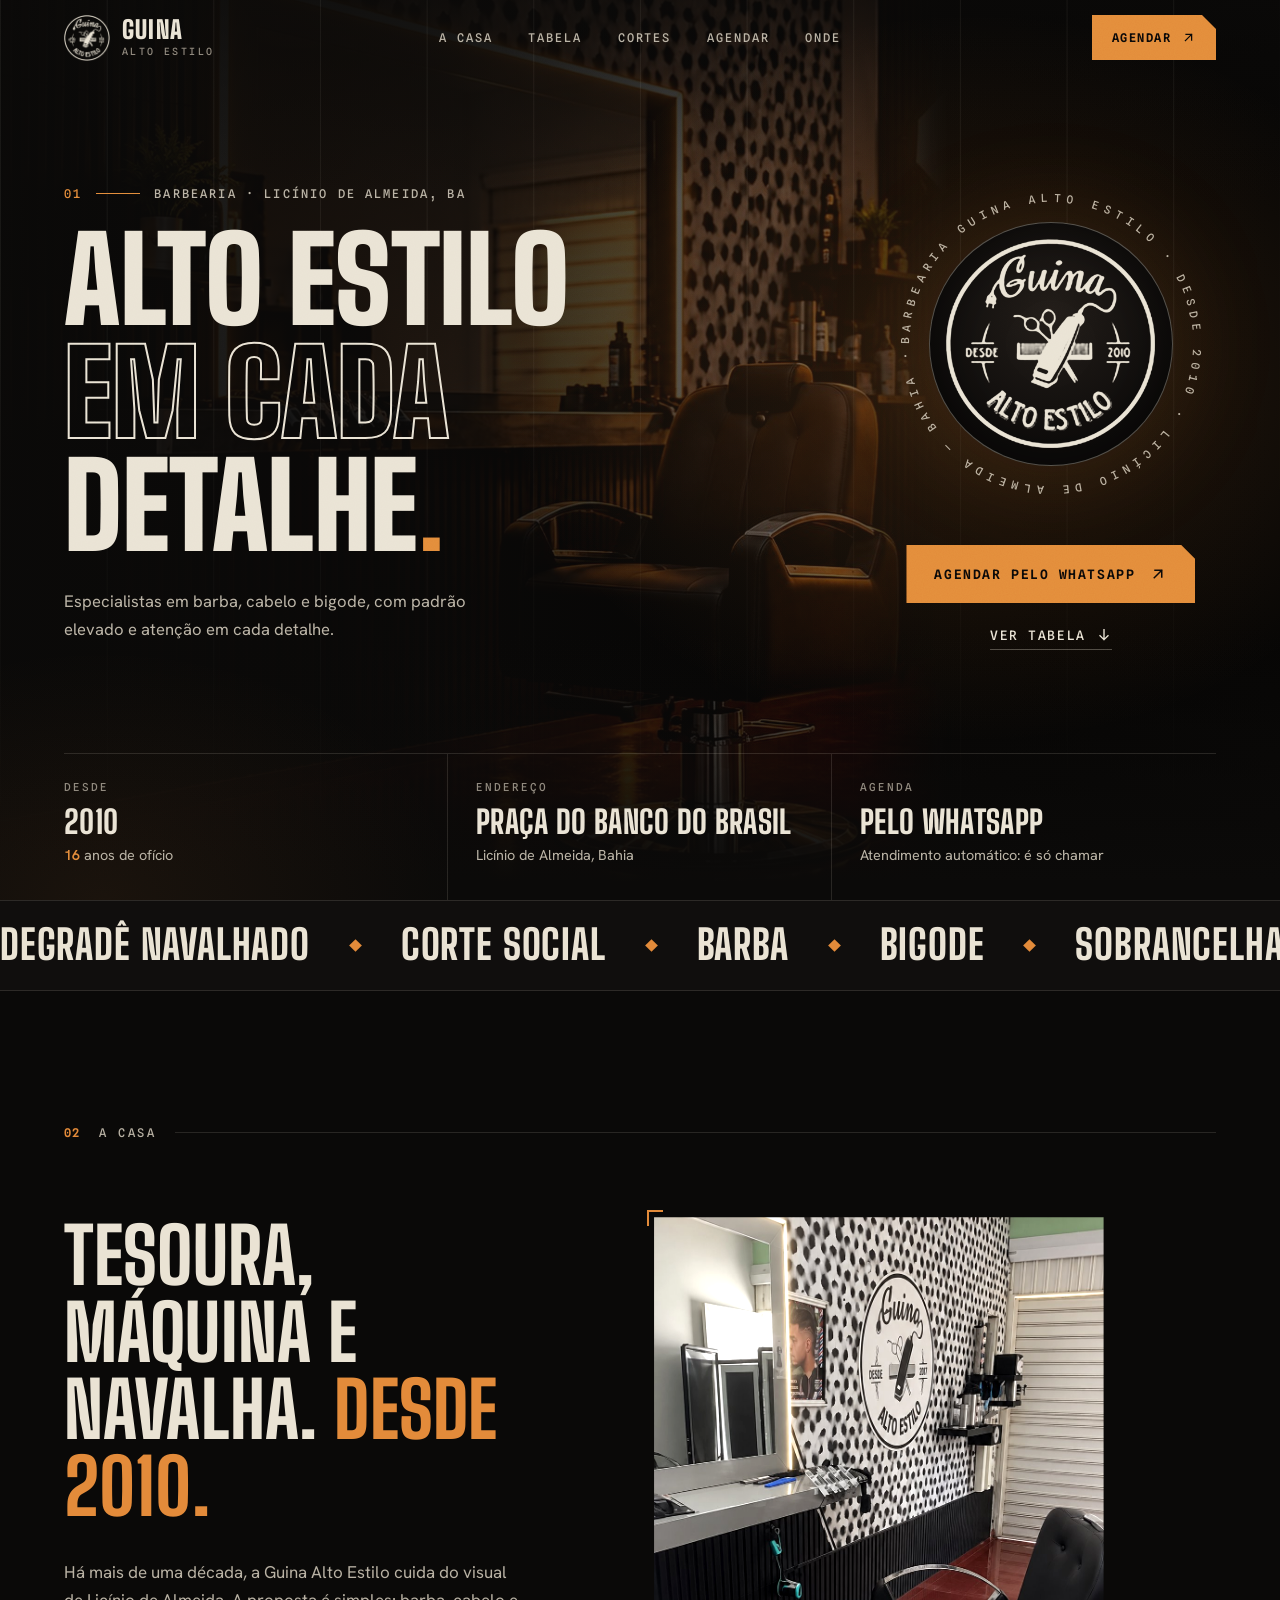
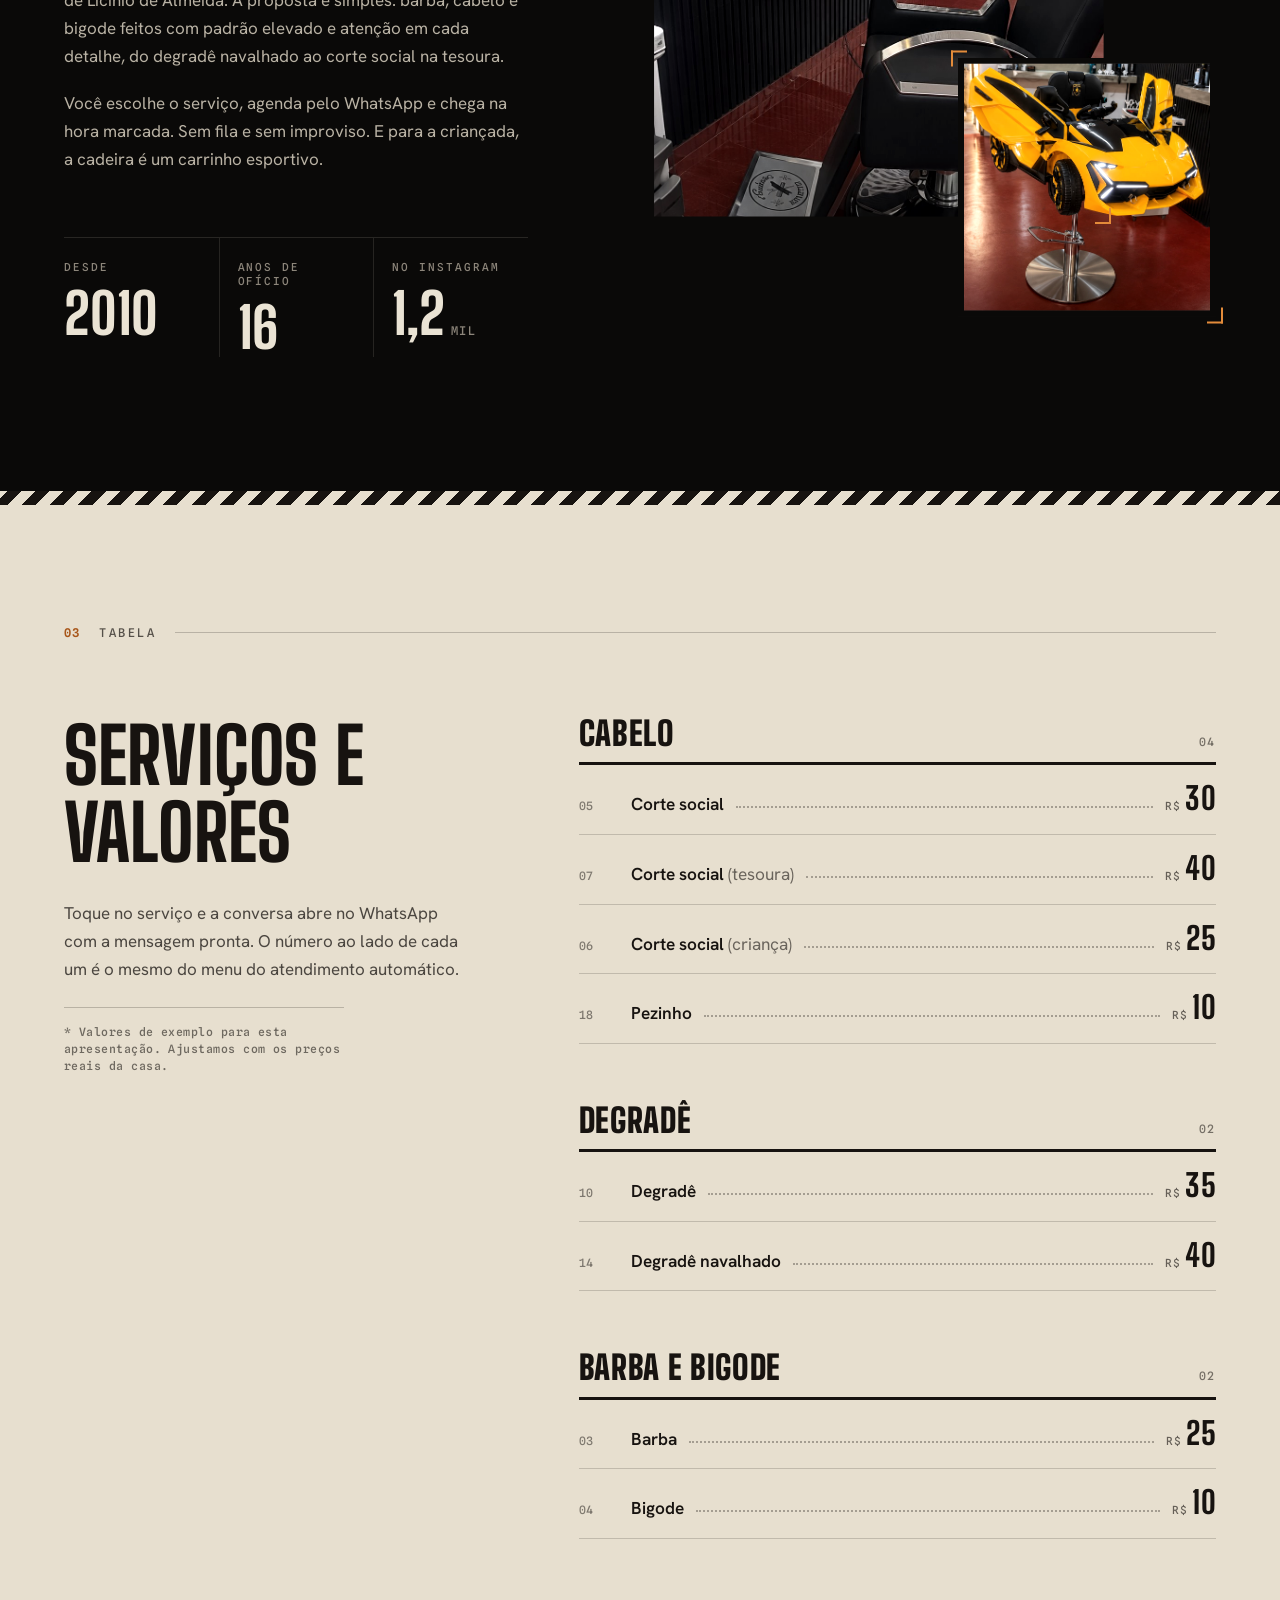
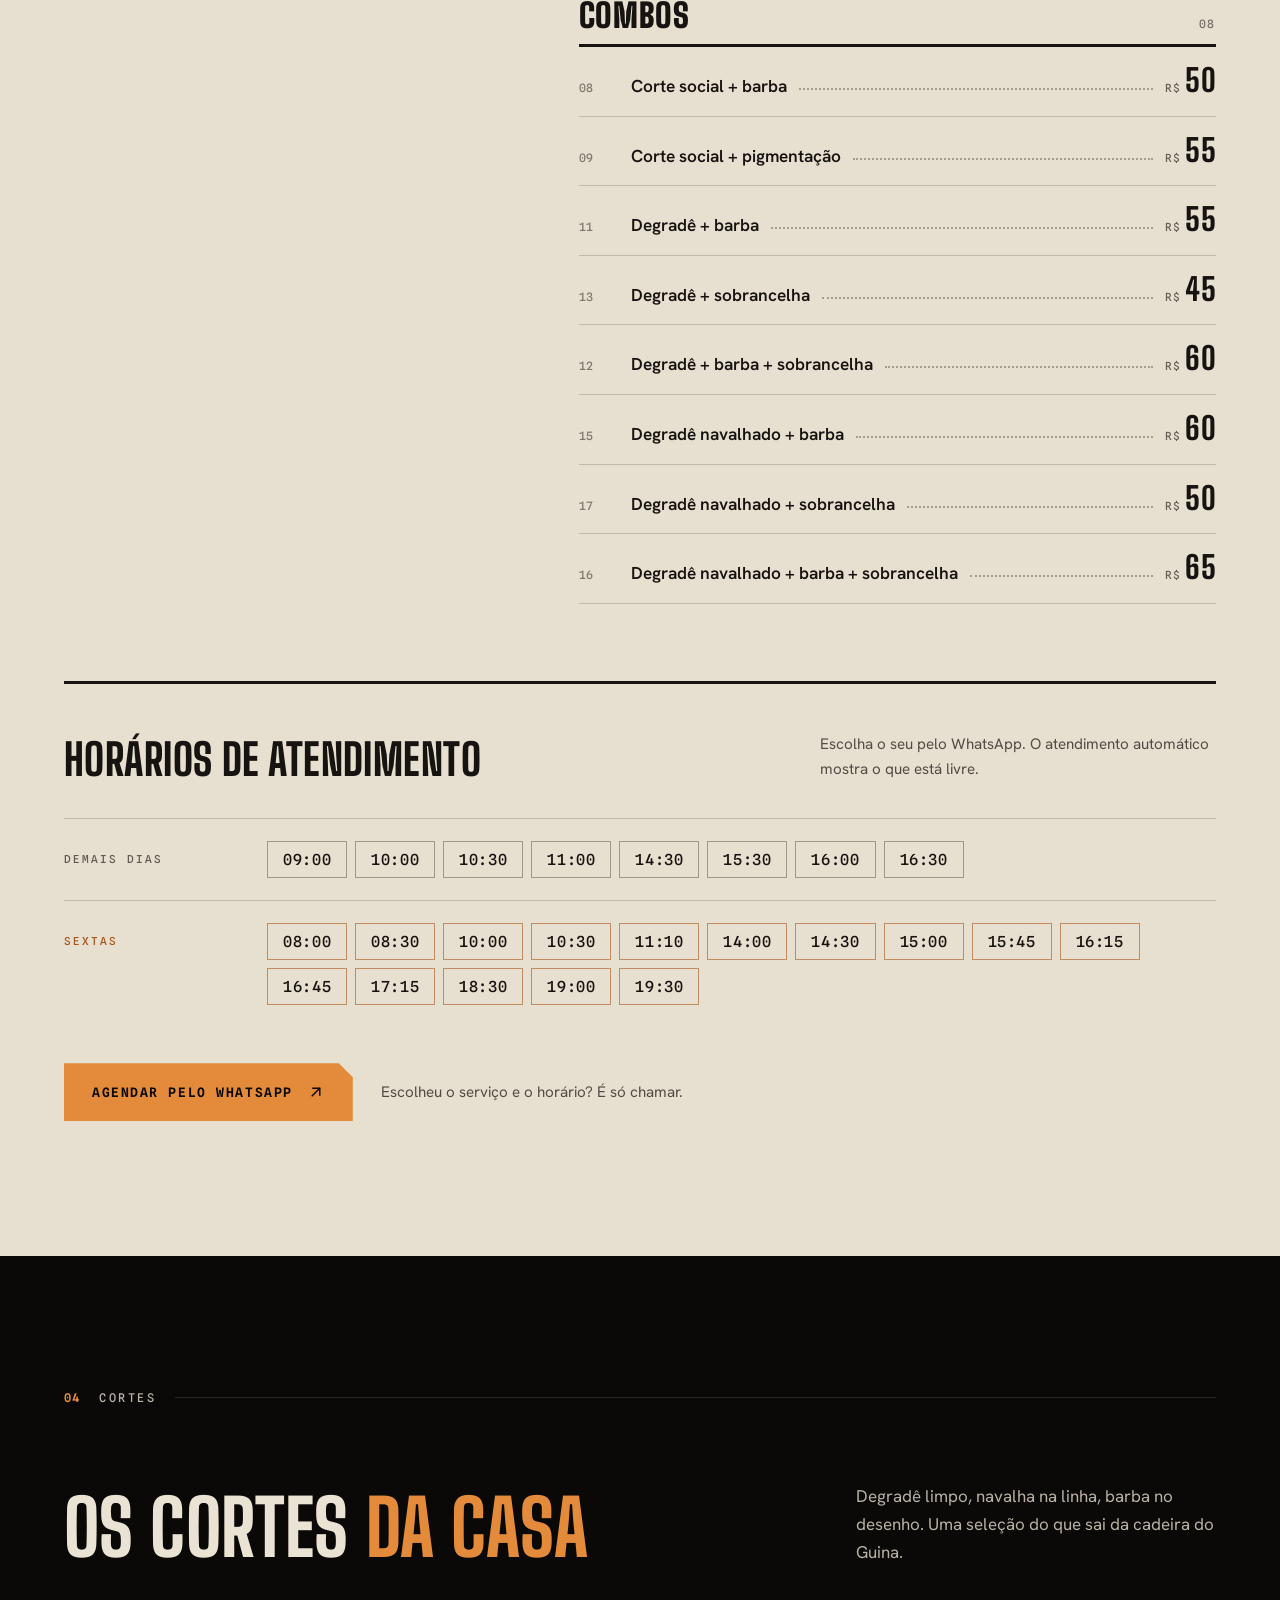
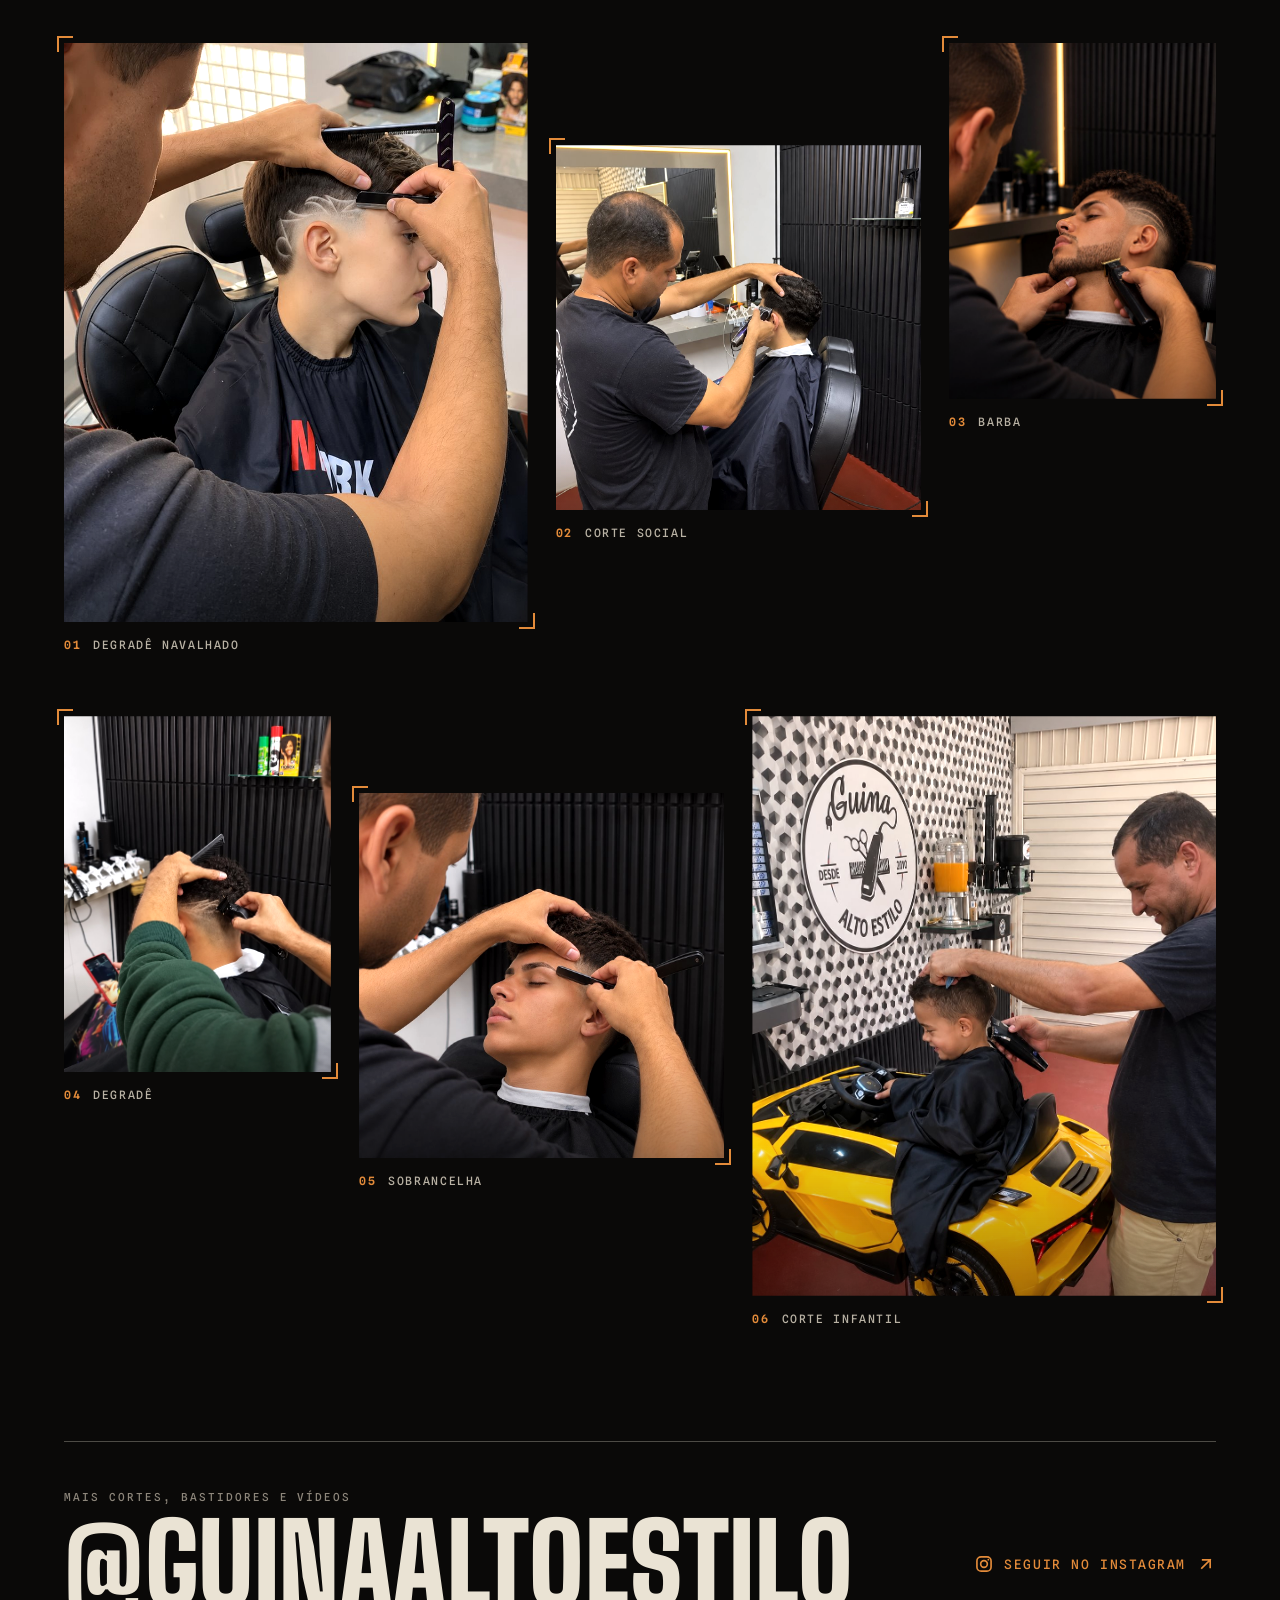
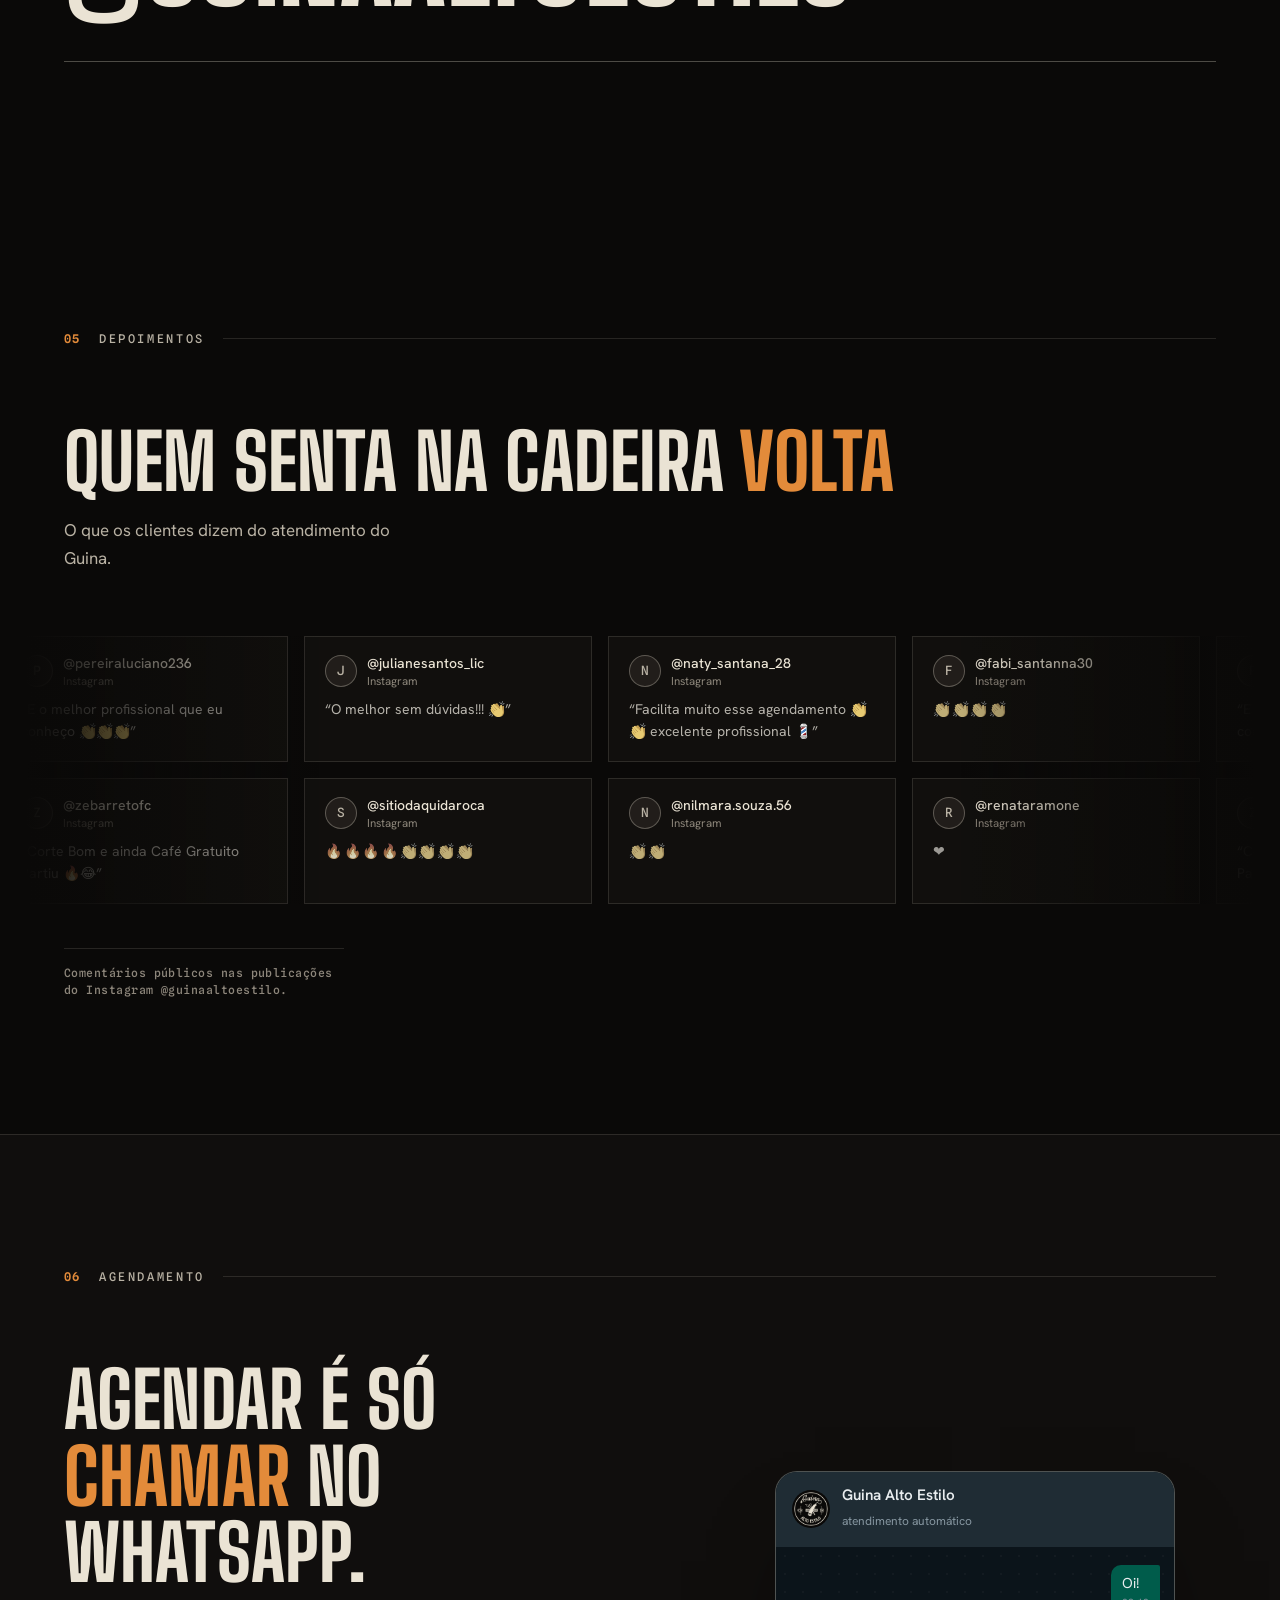
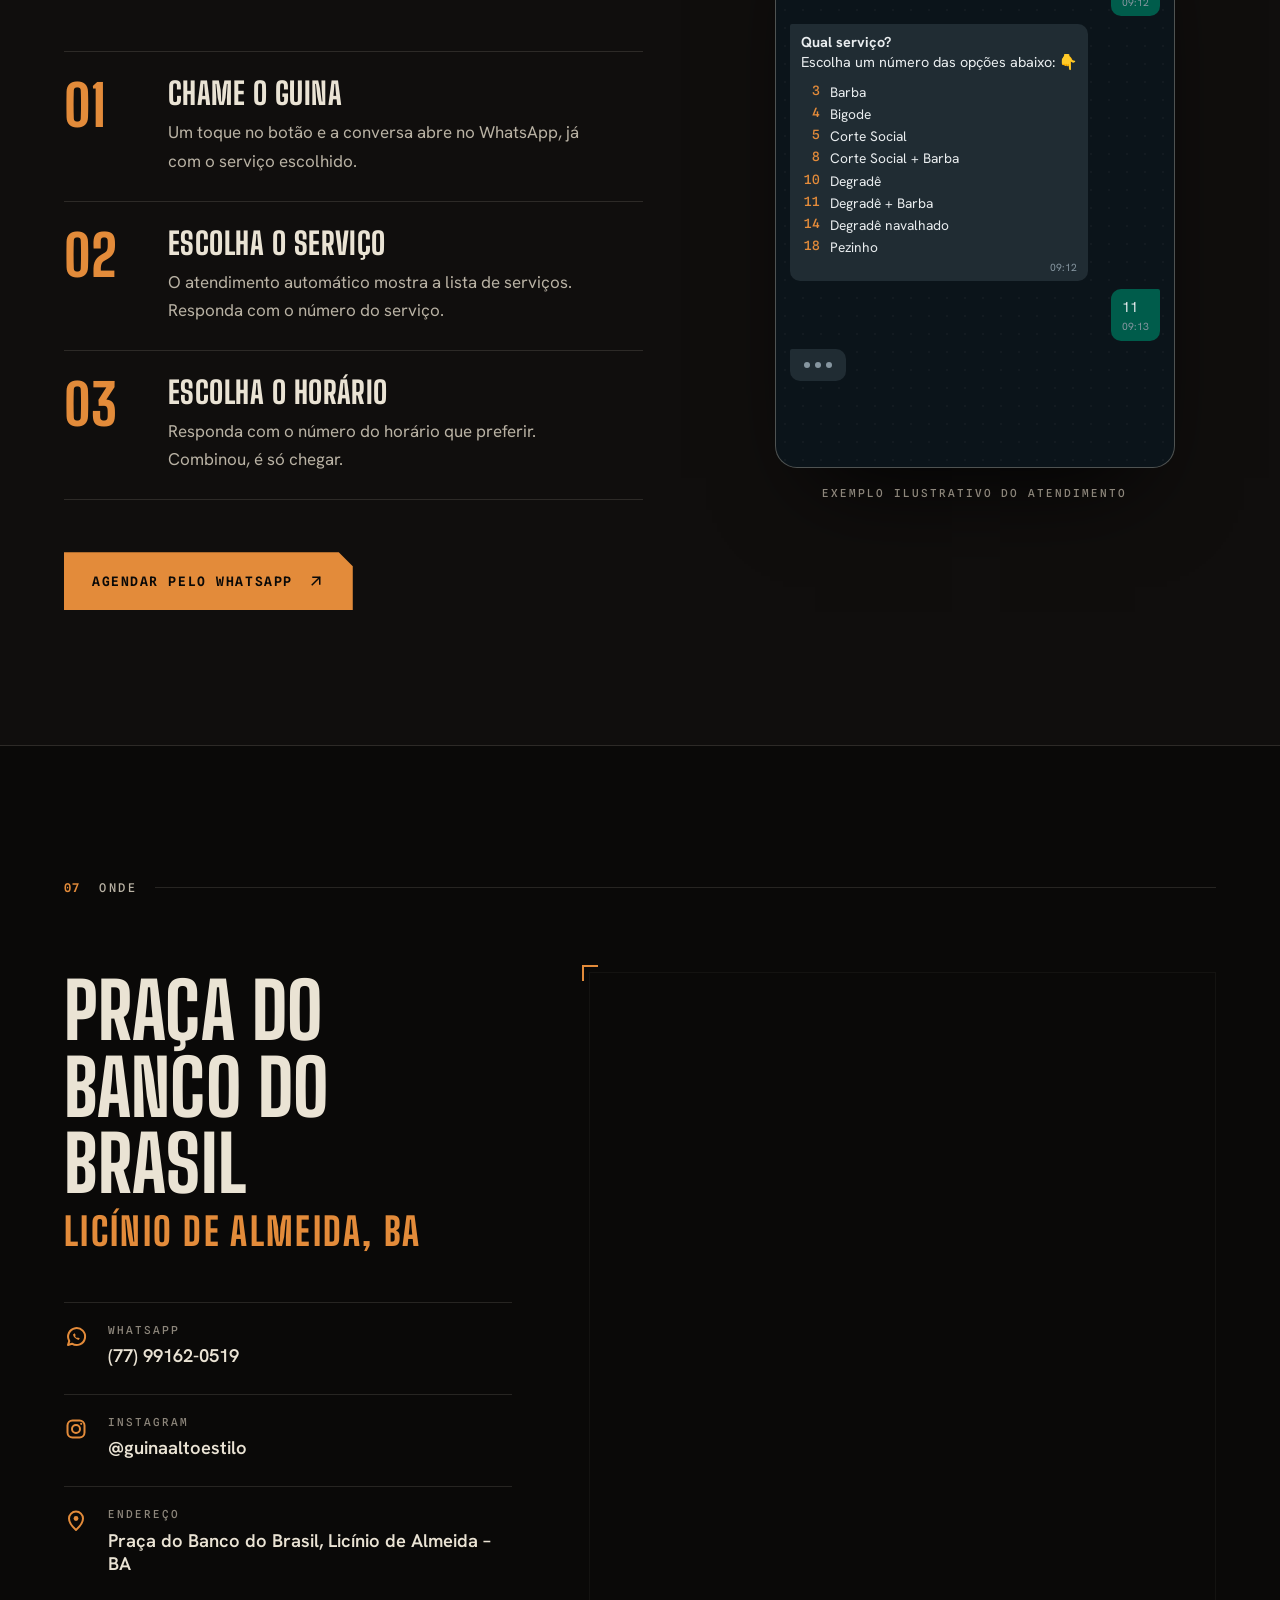
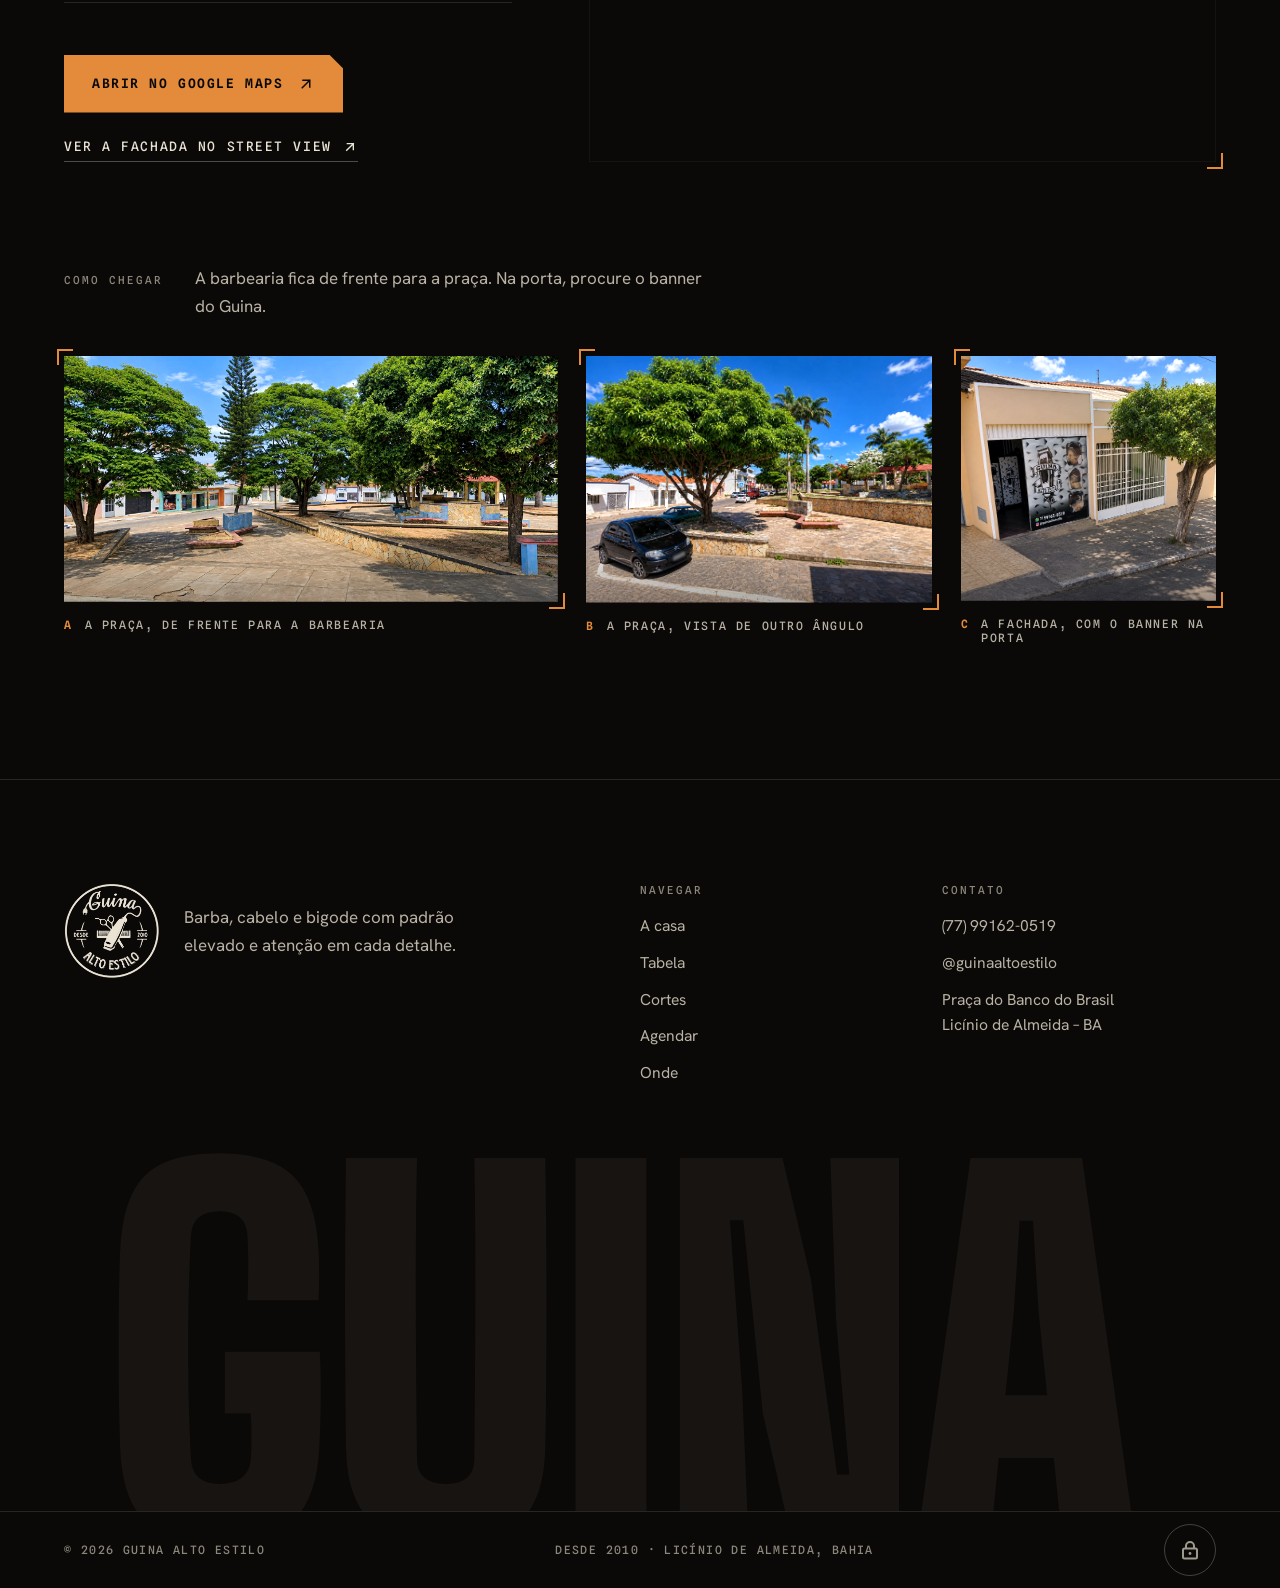
==== commit 6c239aa1: "Adiciona painel de administração para preços e horários O site era 100% estático. Agora preços e hor" ====
--- a/index.html
+++ b/index.html
@@ -43,7 +43,7 @@
   }
   </script>
 </head>
-<body>
+<body id="topo">
 <div class="progress" aria-hidden="true"></div>
 
 <!-- Ícones reutilizáveis -->
@@ -52,15 +52,17 @@
   <symbol id="i-down" viewBox="0 0 24 24"><path d="M12 4v15M6 13l6 6 6-6" fill="none" stroke="currentColor" stroke-width="2" stroke-linecap="square"/></symbol>
   <symbol id="i-chat" viewBox="0 0 24 24"><path d="M4 20l1.3-4.1A8.5 8.5 0 1 1 8 18.7L4 20z" fill="none" stroke="currentColor" stroke-width="2" stroke-linejoin="round"/><path d="M9 9.5c.3 2.4 2.6 4.6 5.5 5.5l1.4-1.6-2-1-.9.7c-.9-.4-1.6-1.1-2-2l.7-.9-1-2L9 9.5z" fill="currentColor"/></symbol>
   <symbol id="i-insta" viewBox="0 0 24 24"><rect x="3.5" y="3.5" width="17" height="17" rx="5" fill="none" stroke="currentColor" stroke-width="2"/><circle cx="12" cy="12" r="4" fill="none" stroke="currentColor" stroke-width="2"/><circle cx="17.2" cy="6.8" r="1.1" fill="currentColor"/></symbol>
+  <symbol id="i-lock" viewBox="0 0 24 24"><rect x="5" y="10.5" width="14" height="10" rx="1.5" fill="none" stroke="currentColor" stroke-width="2"/><path d="M8 10.5V8a4 4 0 0 1 8 0v2.5" fill="none" stroke="currentColor" stroke-width="2"/><circle cx="12" cy="15.5" r="1.4" fill="currentColor"/></symbol>
   <symbol id="i-pin" viewBox="0 0 24 24"><path d="M12 21s7-6.1 7-11.4a7 7 0 0 0-14 0C5 14.9 12 21 12 21z" fill="none" stroke="currentColor" stroke-width="2" stroke-linejoin="round"/><circle cx="12" cy="9.5" r="2.4" fill="currentColor"/></symbol>
 </svg>
 
 <a class="skip" href="#conteudo">Pular para o conteúdo</a>
 
 <!-- ============ Cabeçalho ============ -->
-<header class="hdr" id="topo">
+<header class="hdr">
   <div class="wrap hdr__in">
-    <a class="brand" href="#topo" aria-label="Guina Alto Estilo — início">
+    <!-- A logo leva ao topo. O alvo #topo é o <body>: o cabeçalho é fixo na tela, e um link para ele não rola a página. -->
+    <a class="brand" href="#topo" data-top aria-label="Guina Alto Estilo — voltar ao topo">
       <img src="assets/logo-claro.png" width="46" height="46" alt="">
       <span class="brand__txt"><b>Guina</b><i>Alto Estilo</i></span>
     </a>
@@ -478,8 +480,9 @@
           <a class="btn btn--amber" href="https://www.google.com/maps/search/?api=1&query=-14.6816927%2C-42.5093945" target="_blank" rel="noopener">
             Abrir no Google Maps <svg aria-hidden="true"><use href="#i-arrow"/></svg>
           </a>
-          <!-- Street View da fachada: heading/pitch/fov copiados do link original -->
-          <a class="link-u" href="https://www.google.com/maps/@?api=1&map_action=pano&viewpoint=-14.6816927%2C-42.5093945&heading=128.86&pitch=-22&fov=75" target="_blank" rel="noopener">
+          <!-- Street View da fachada (imagem de mai/2024) já de frente para o banner: direção 125°, inclinação -10°, zoom 42.
+               `pano` fixa o registro exato; se esse código deixar de valer, o Maps usa `viewpoint` (as coordenadas) no lugar. -->
+          <a class="link-u" href="https://www.google.com/maps/@?api=1&amp;map_action=pano&amp;pano=I0lxZSMCcrLPYtPDx8ZMvg&amp;viewpoint=-14.6816927%2C-42.5093945&amp;heading=125&amp;pitch=-10&amp;fov=42" target="_blank" rel="noopener">
             Ver a fachada no Street View <svg aria-hidden="true"><use href="#i-arrow"/></svg>
           </a>
         </div>
@@ -528,7 +531,9 @@
 <footer class="ftr">
   <div class="wrap ftr__grid">
     <div class="ftr__brand">
-      <img src="assets/logo-claro.png" width="96" height="96" alt="Guina Alto Estilo — desde 2010">
+      <a href="#topo" data-top aria-label="Guina Alto Estilo, desde 2010 — voltar ao topo">
+        <img src="assets/logo-claro.png" width="96" height="96" alt="">
+      </a>
       <p>Barba, cabelo e bigode com padrão elevado e atenção em cada detalhe.</p>
     </div>
     <nav class="ftr__col" aria-label="Rodapé">
@@ -552,6 +557,7 @@
   <div class="wrap ftr__base">
     <span>© <span data-year>2026</span> Guina Alto Estilo</span>
     <span>Desde 2010 · Licínio de Almeida, Bahia</span>
+    <a class="ftr__lock" href="/admin/" rel="nofollow" aria-label="Área do administrador" title="Área do administrador"><svg aria-hidden="true"><use href="#i-lock"/></svg></a>
   </div>
 </footer>
 
--- a/css/style.css
+++ b/css/style.css
@@ -980,6 +980,26 @@
   letter-spacing: .12em;
   text-transform: uppercase;
   color: var(--mute);
+  align-items: center;
+}
+/* cadeado discreto: leva ao painel do administrador */
+.ftr__lock {
+  display: inline-flex; align-items: center; justify-content: center;
+  width: 52px; height: 52px;
+  margin-block: -10px;
+  border: 1px solid var(--line-strong);
+  border-radius: 50%;
+  color: var(--bone-dim);
+  opacity: .85;
+  transition: opacity .25s, color .25s, border-color .25s, background .25s;
+}
+.ftr__lock svg { width: 24px; height: 24px; }
+.ftr__lock:hover, .ftr__lock:focus-visible { opacity: 1; color: var(--amber); border-color: var(--amber); }
+.ftr__lock:active { background: rgba(227, 139, 58, .12); }
+/* celular: botão ainda maior, fácil de acertar com o polegar */
+@media (max-width: 900px) {
+  .ftr__lock { width: 60px; height: 60px; margin-block: 4px 0; }
+  .ftr__lock svg { width: 28px; height: 28px; }
 }
 
 /* ---------- Botão fixo (celular) ---------- */
